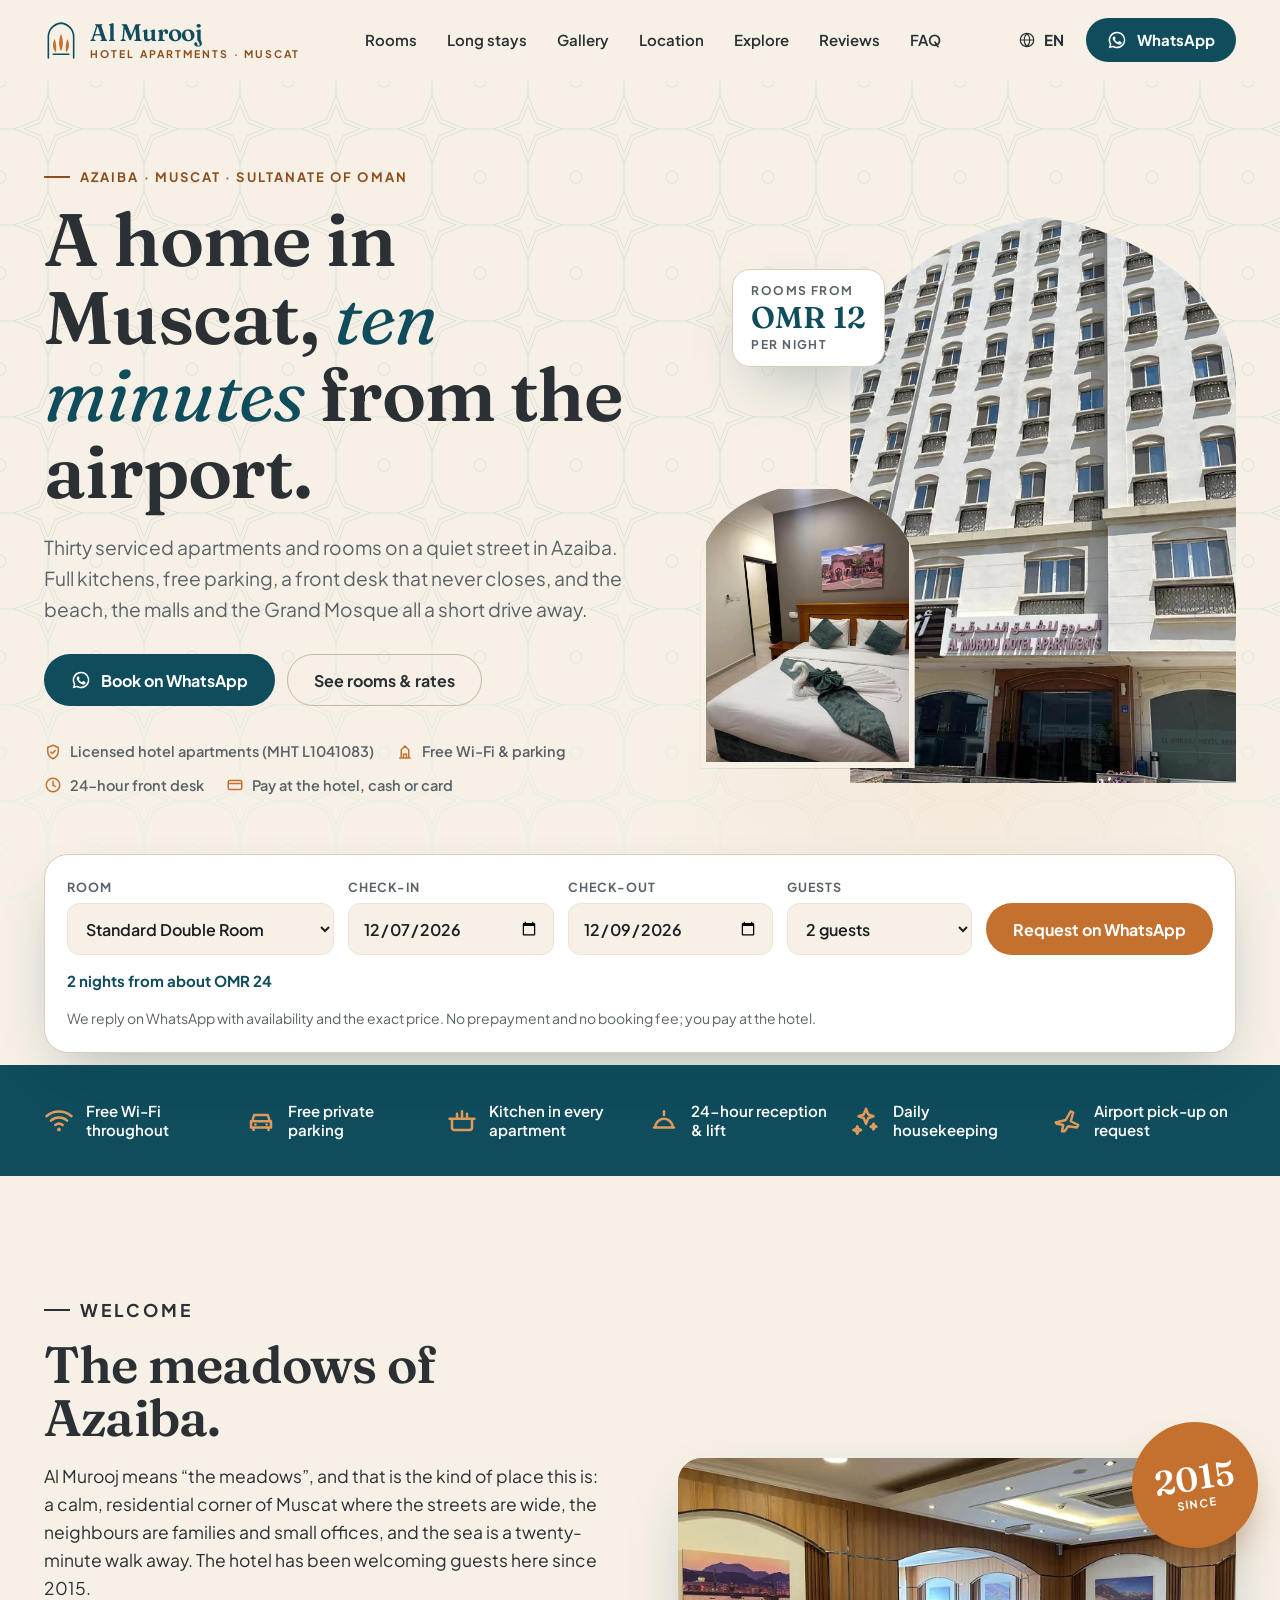
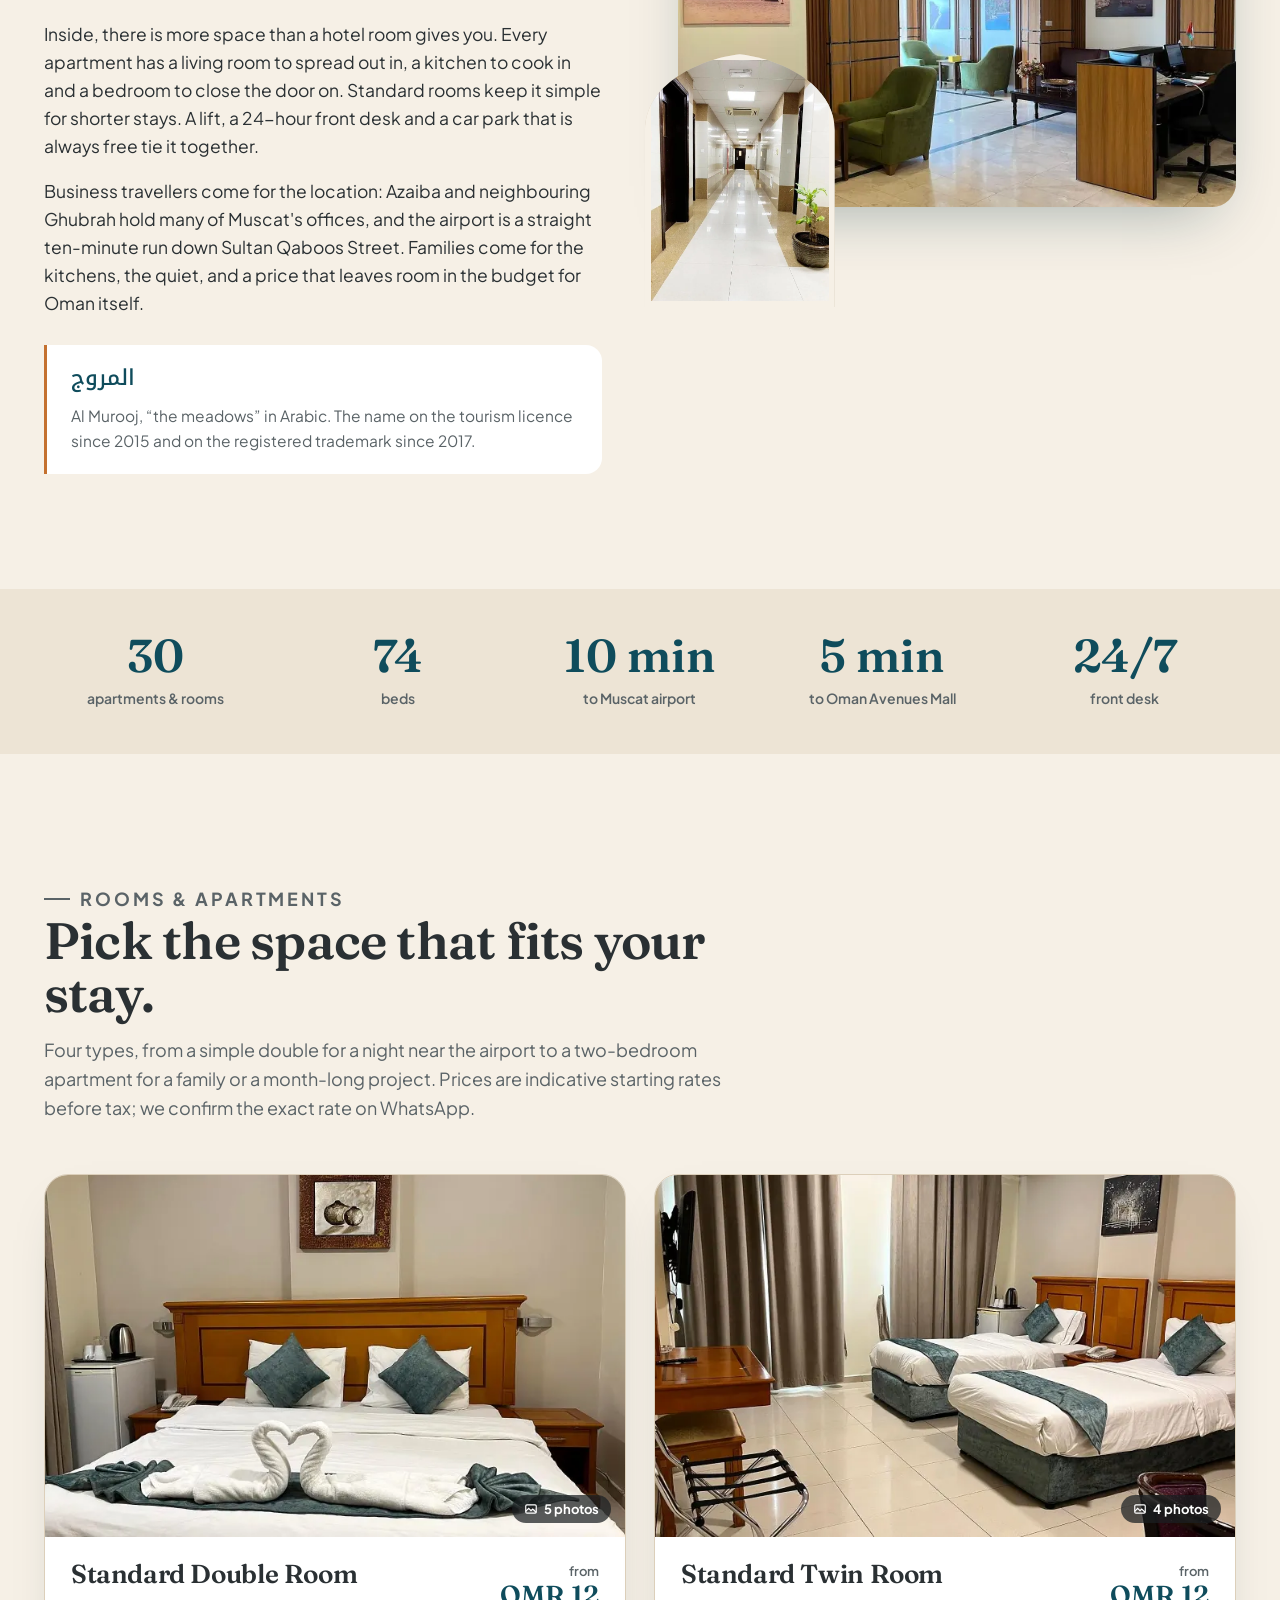
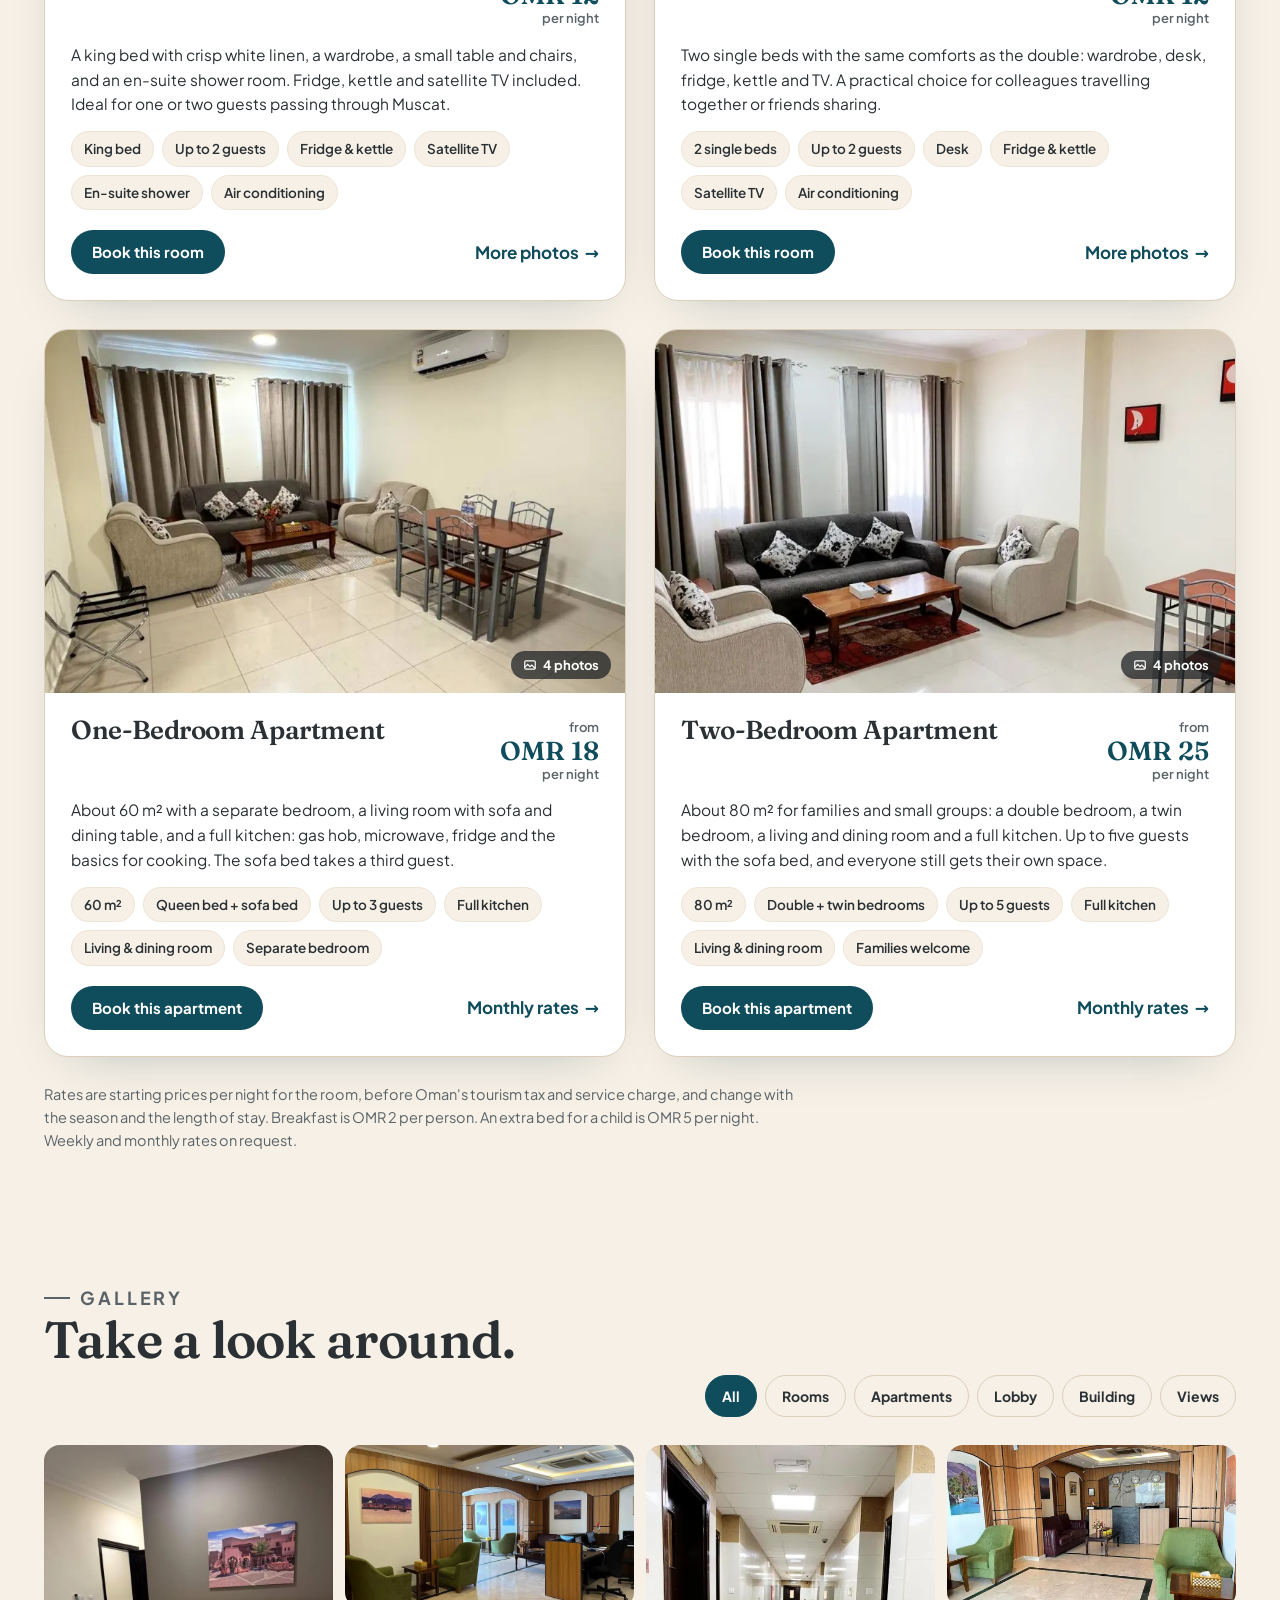
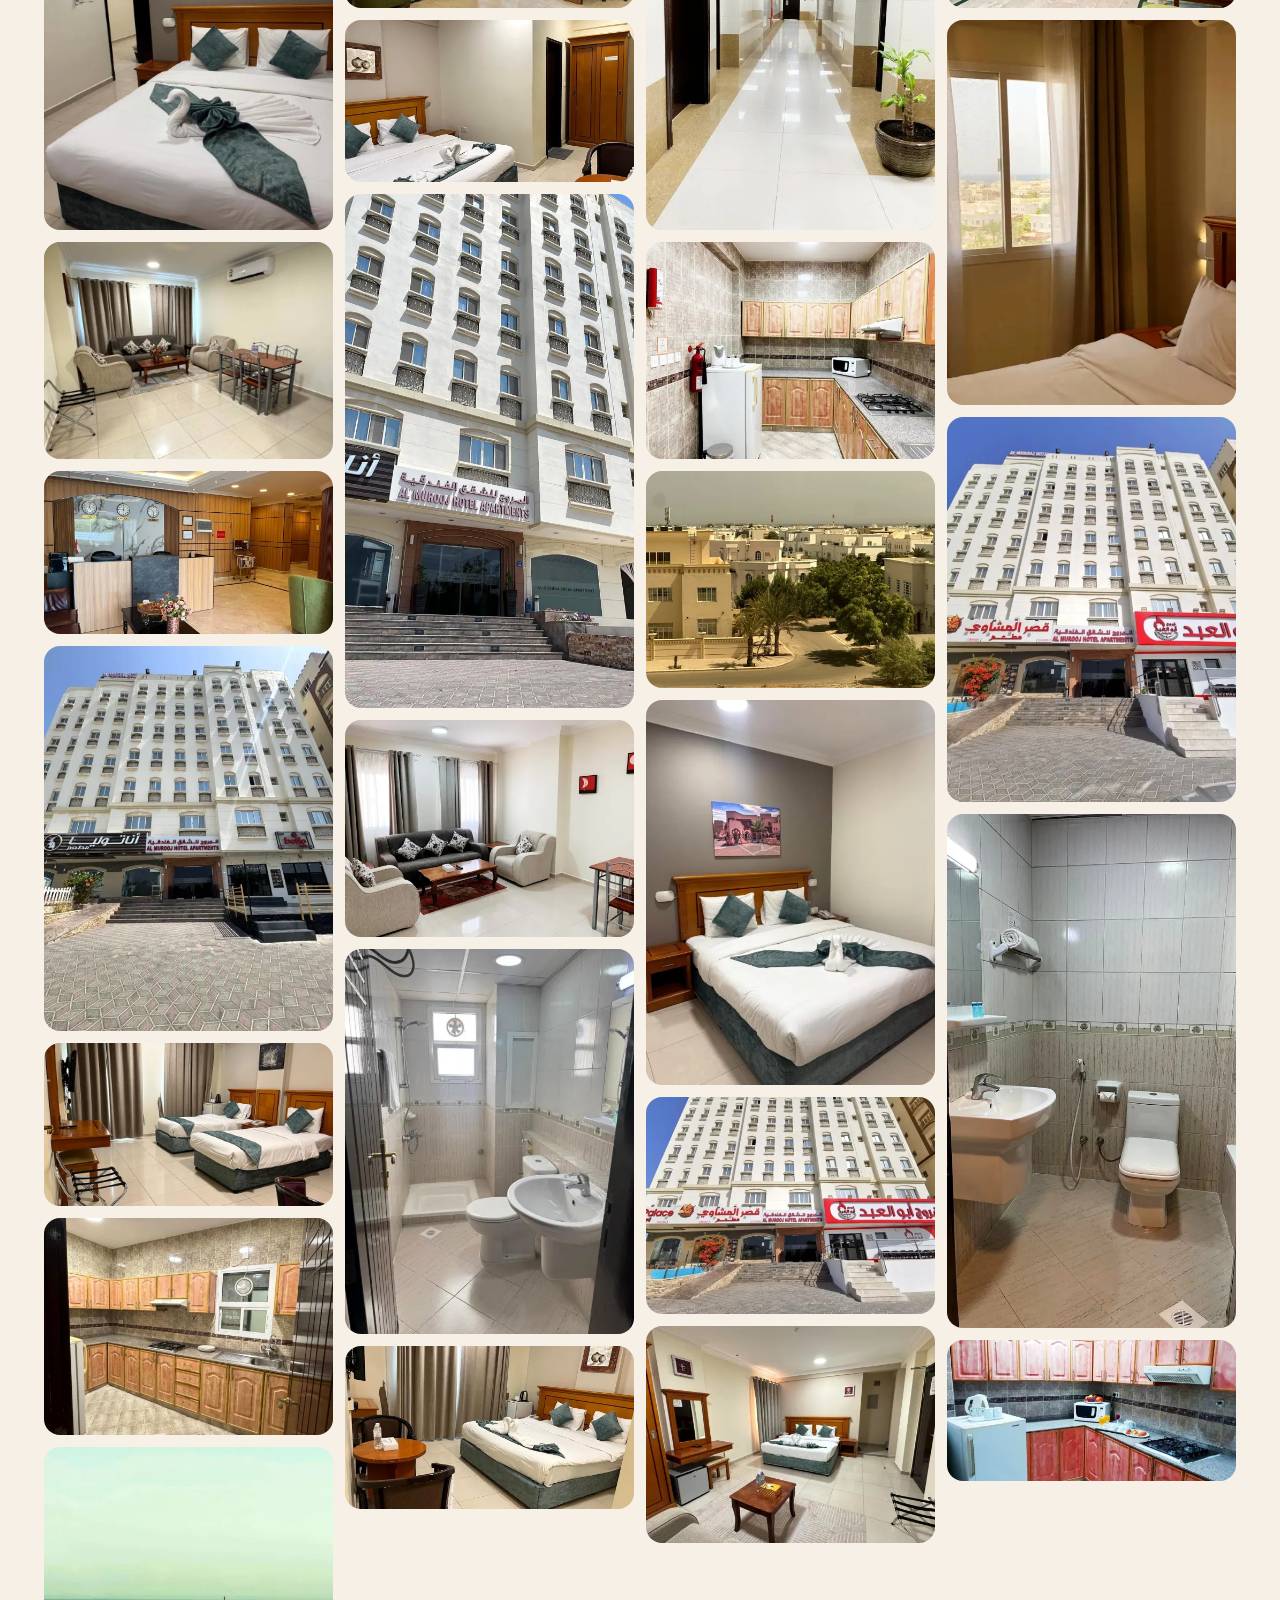
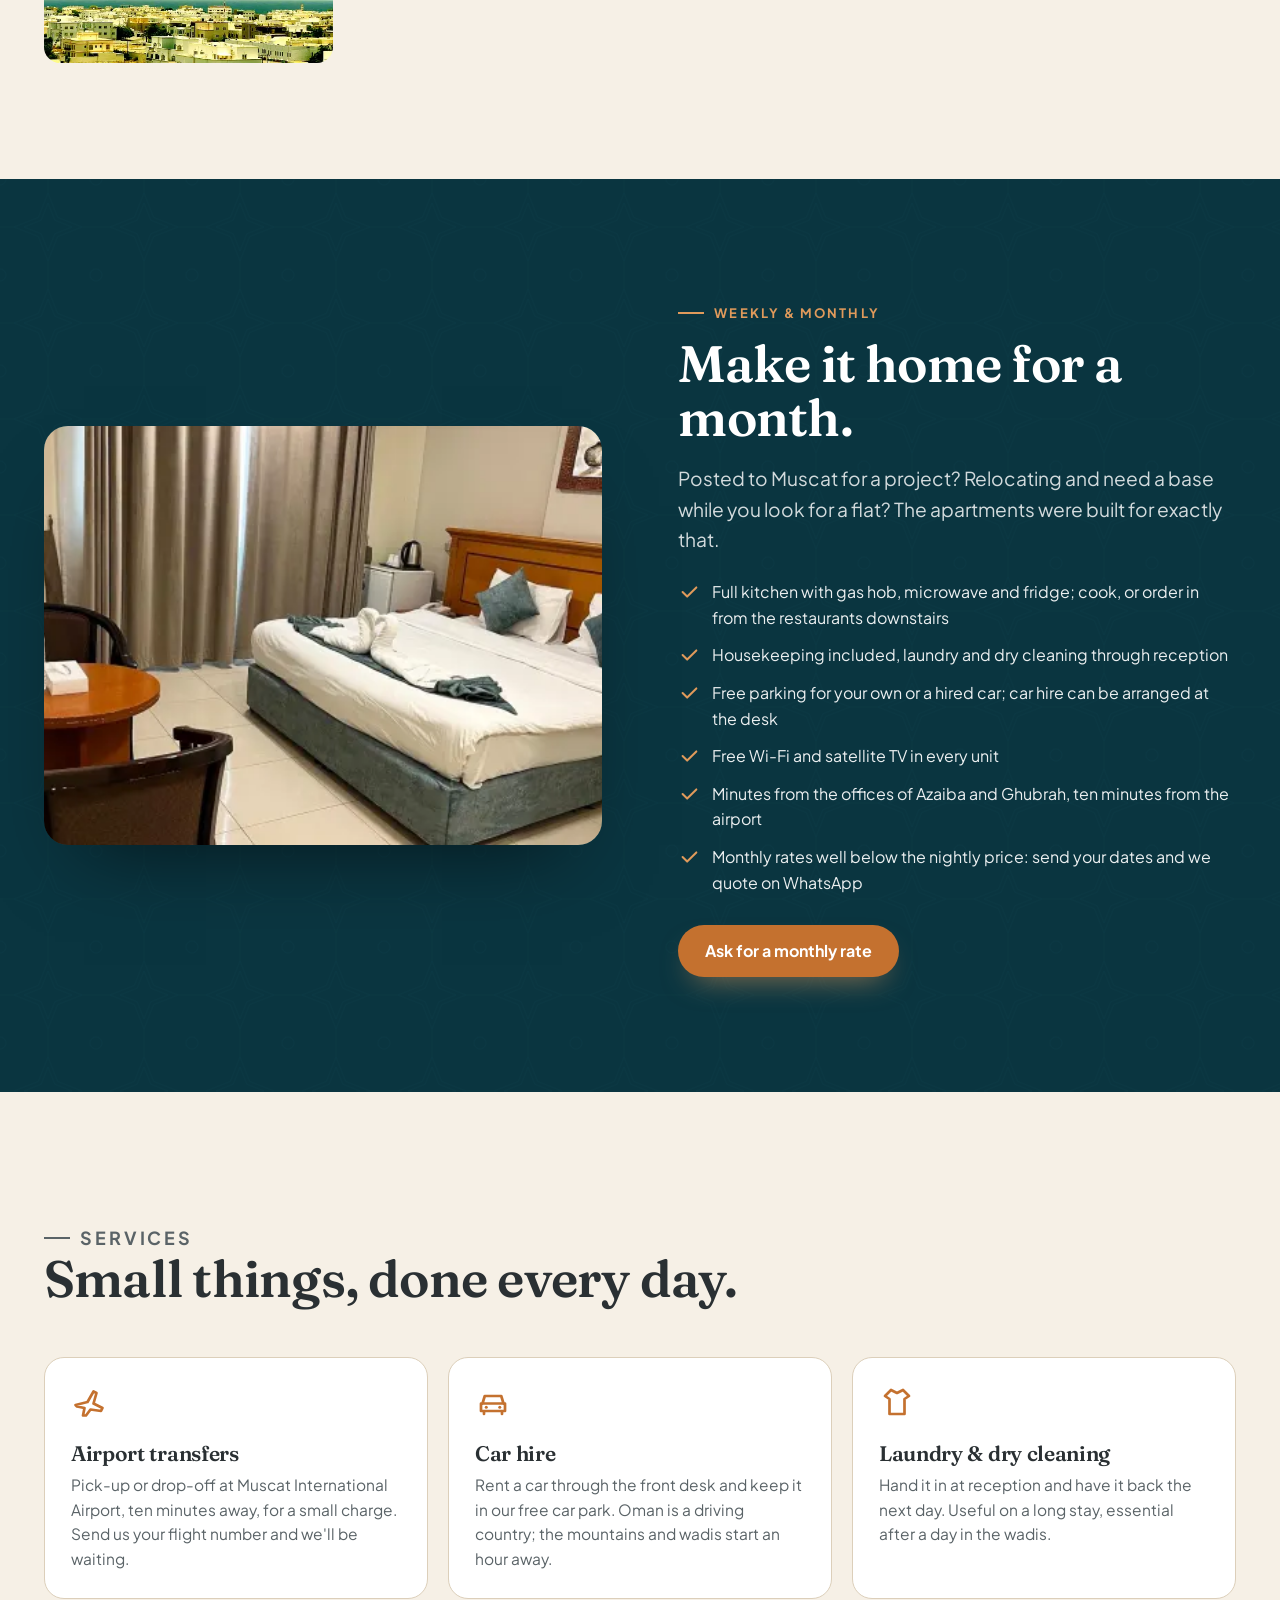
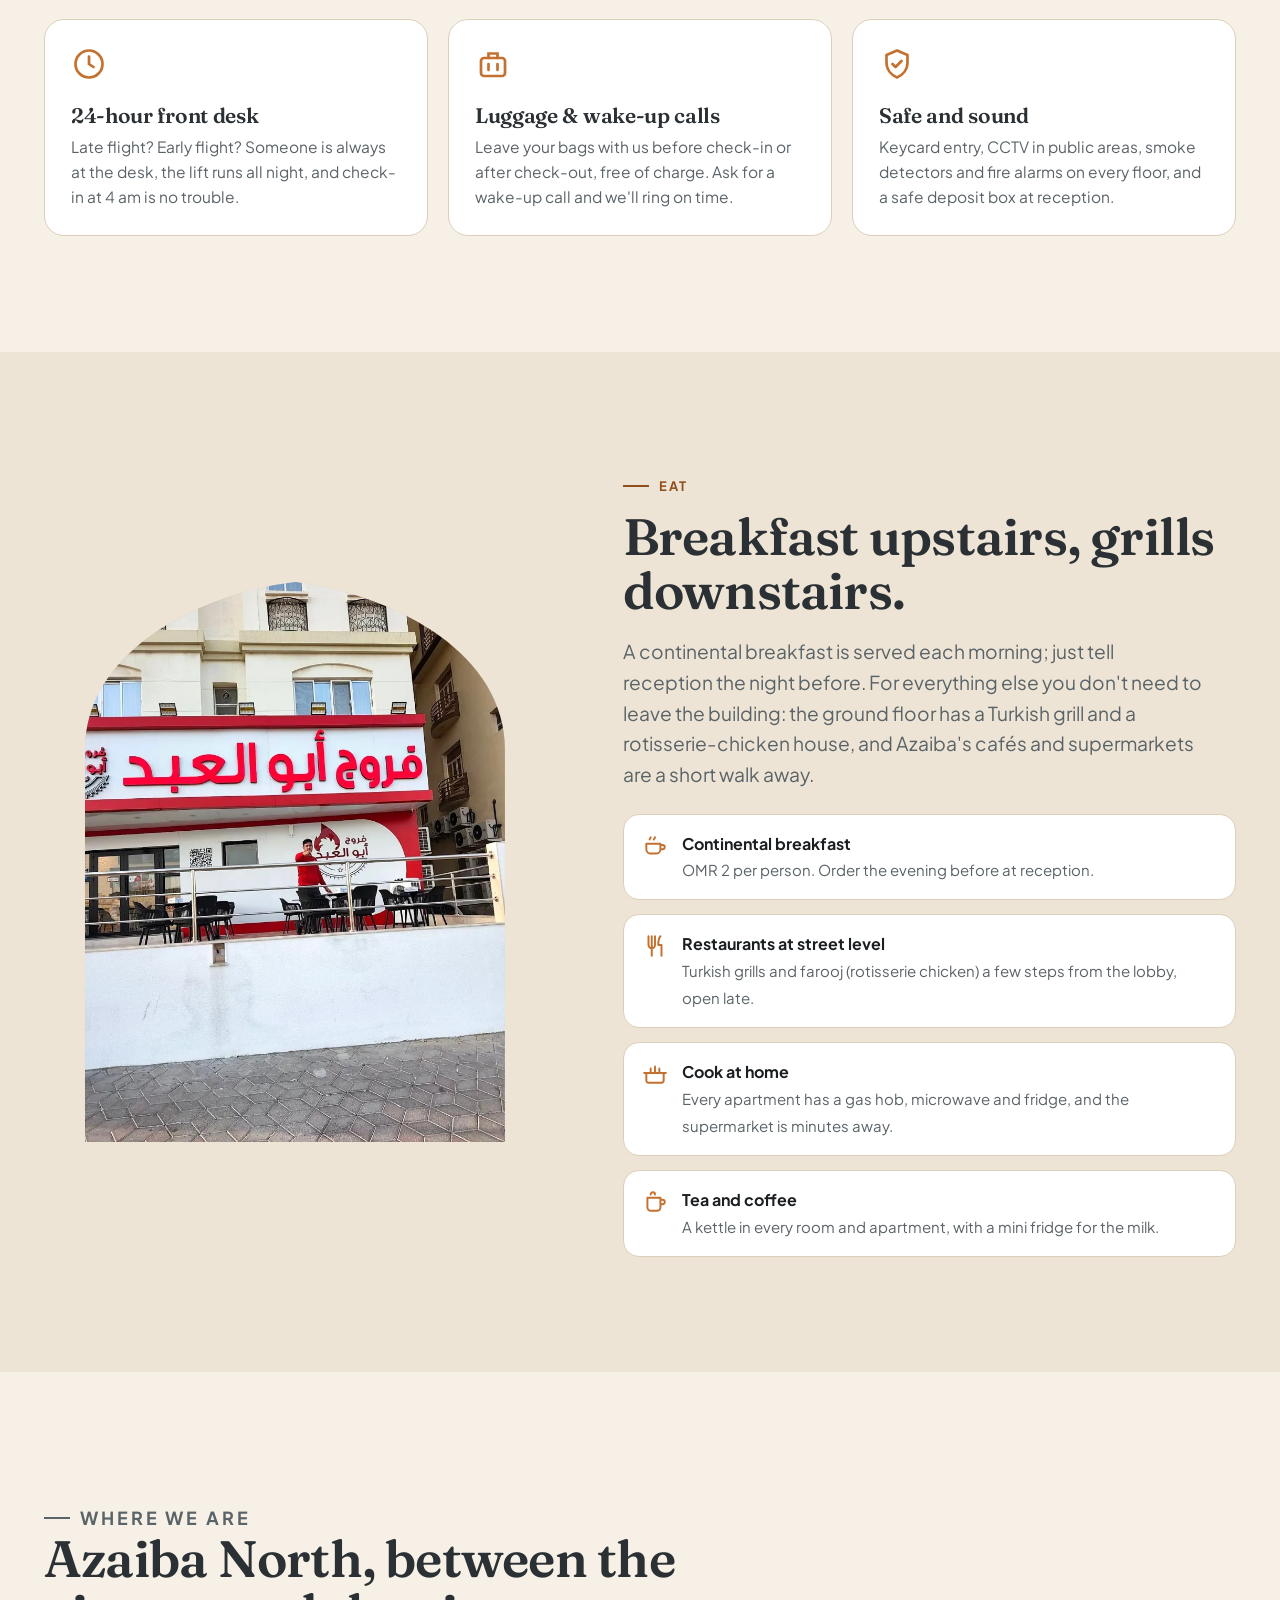
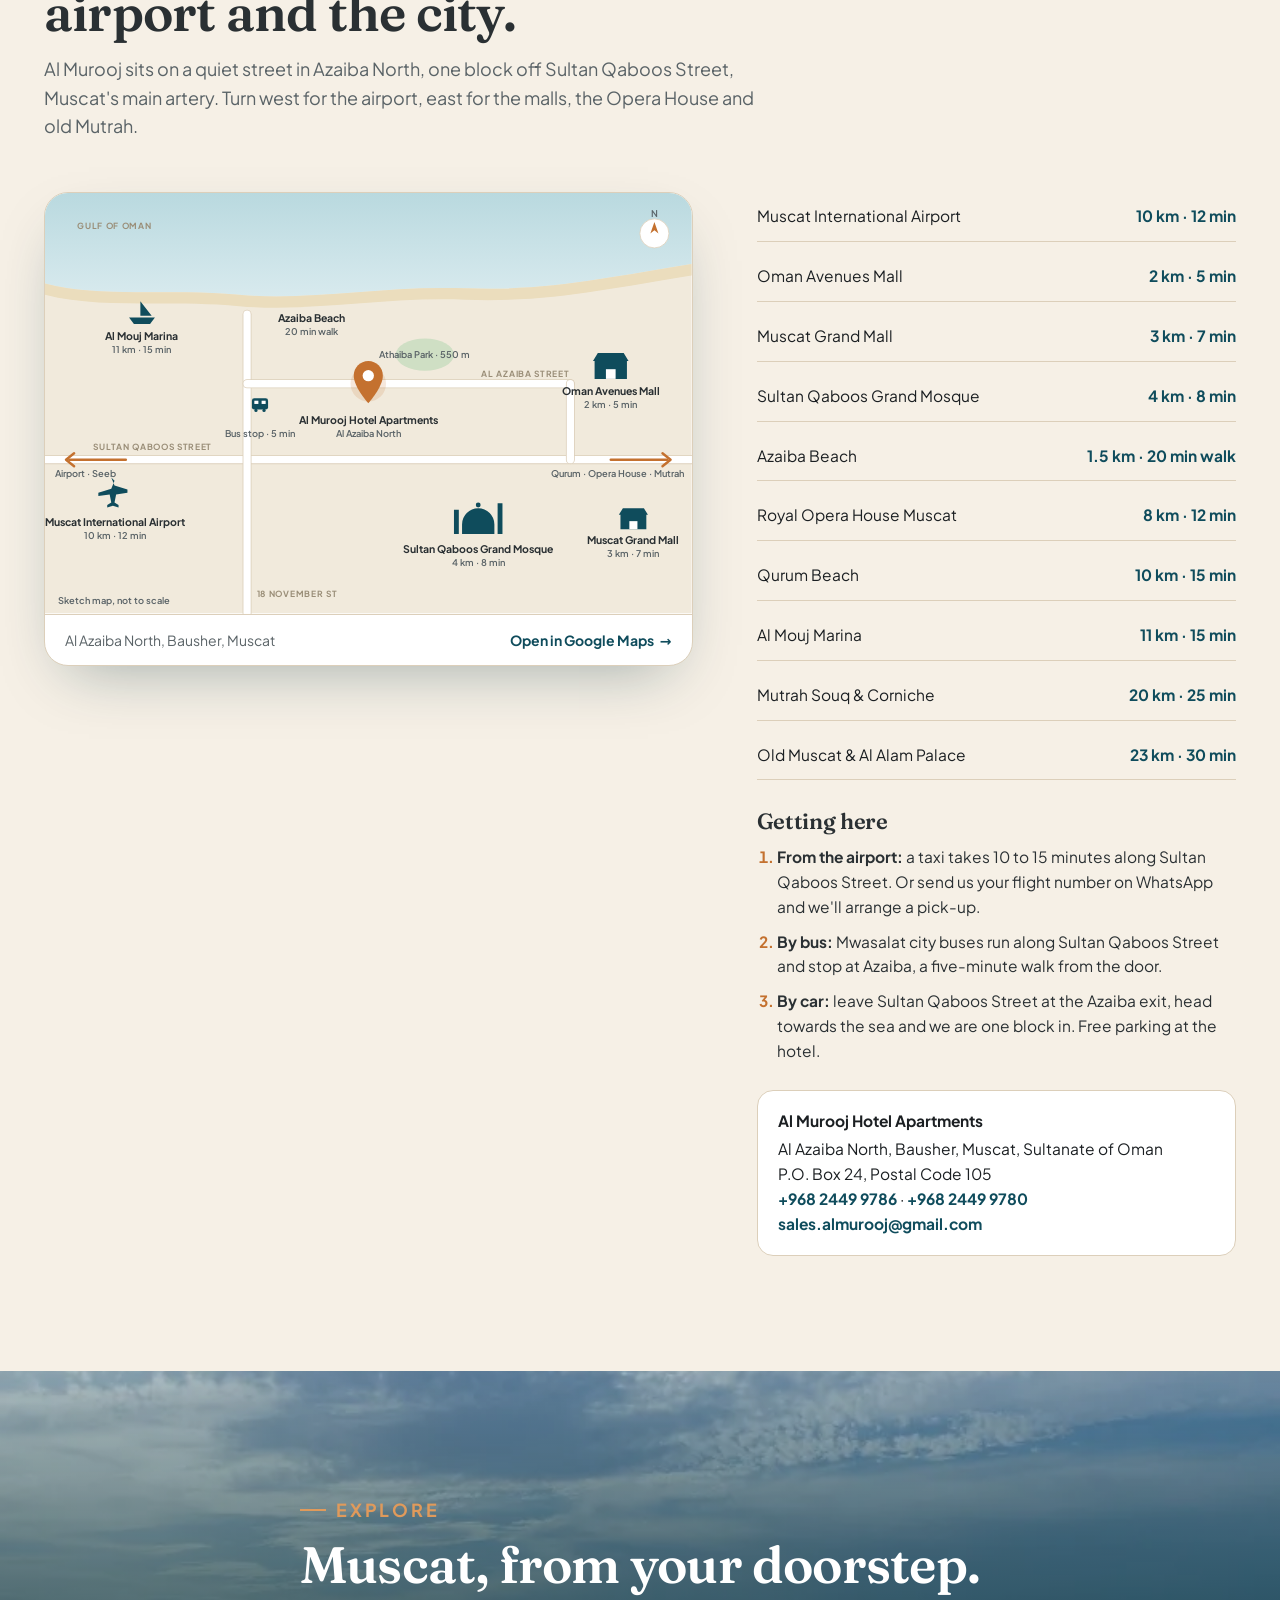
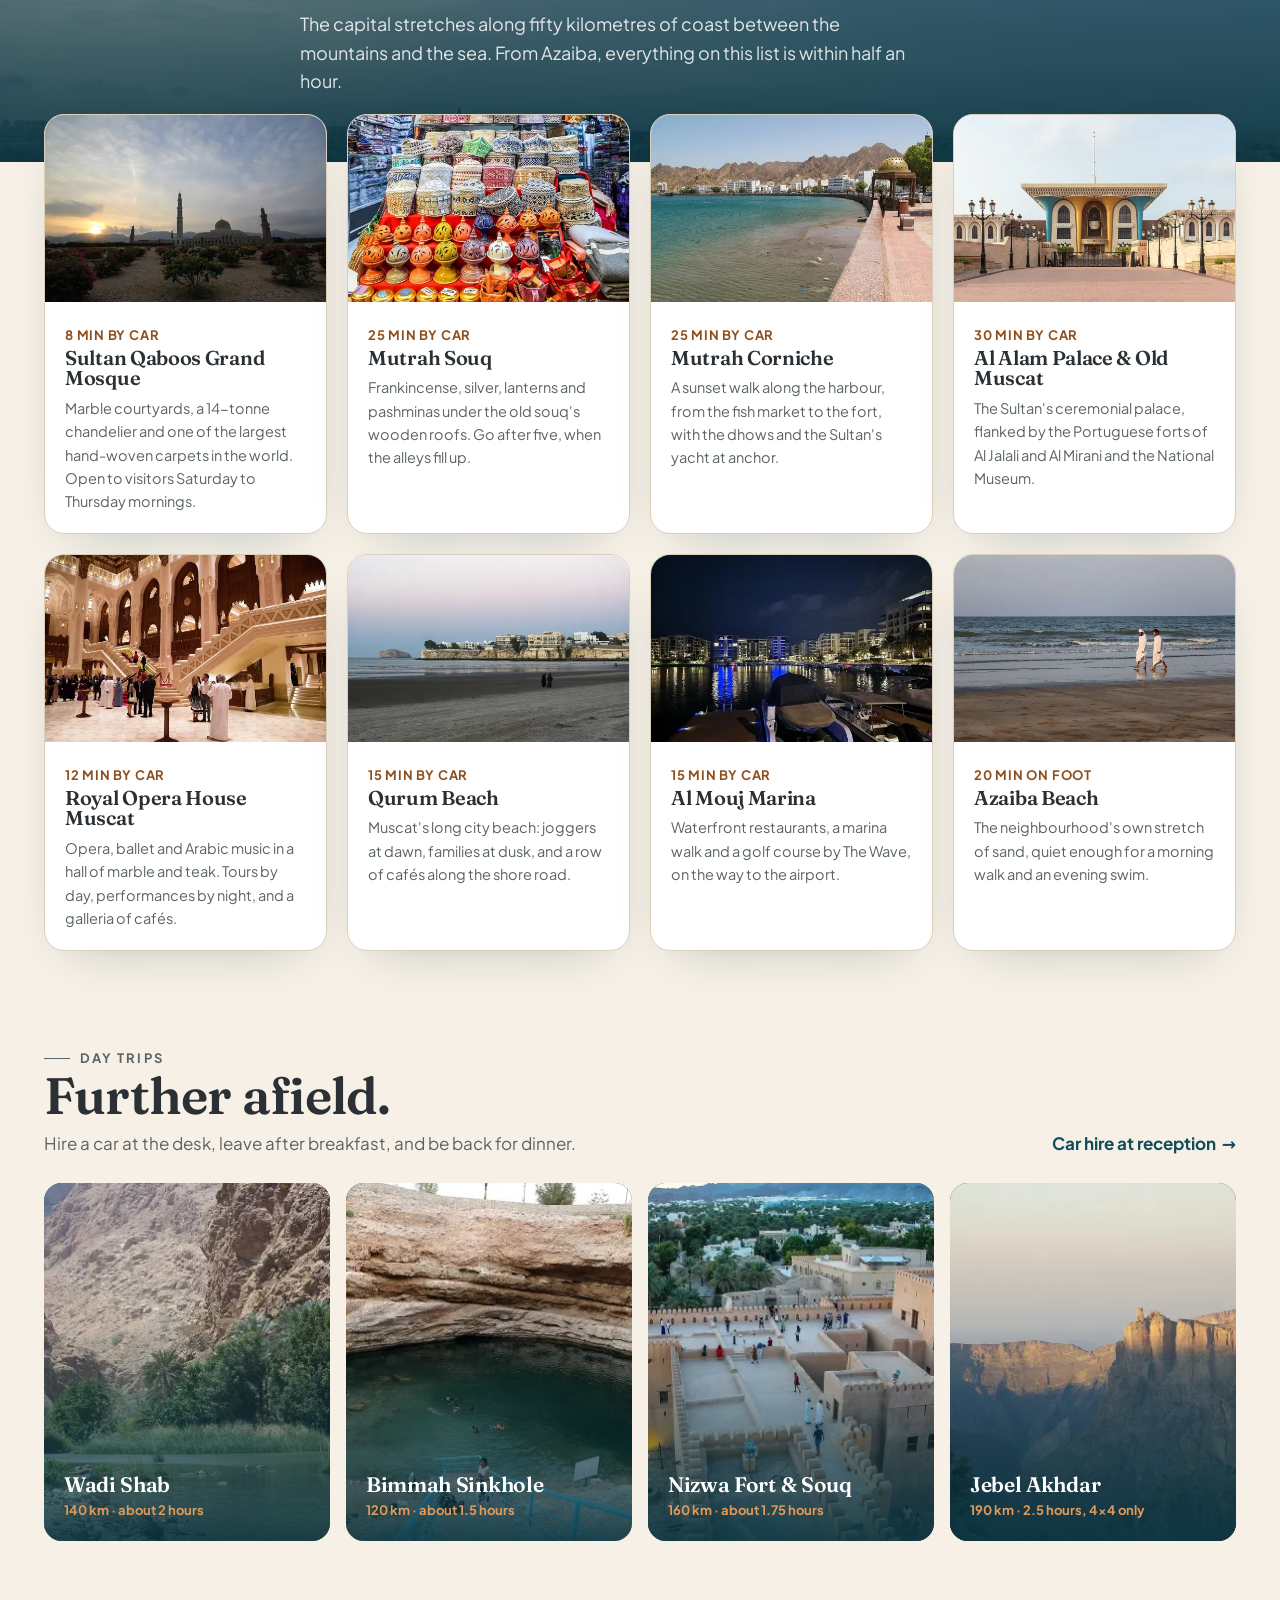
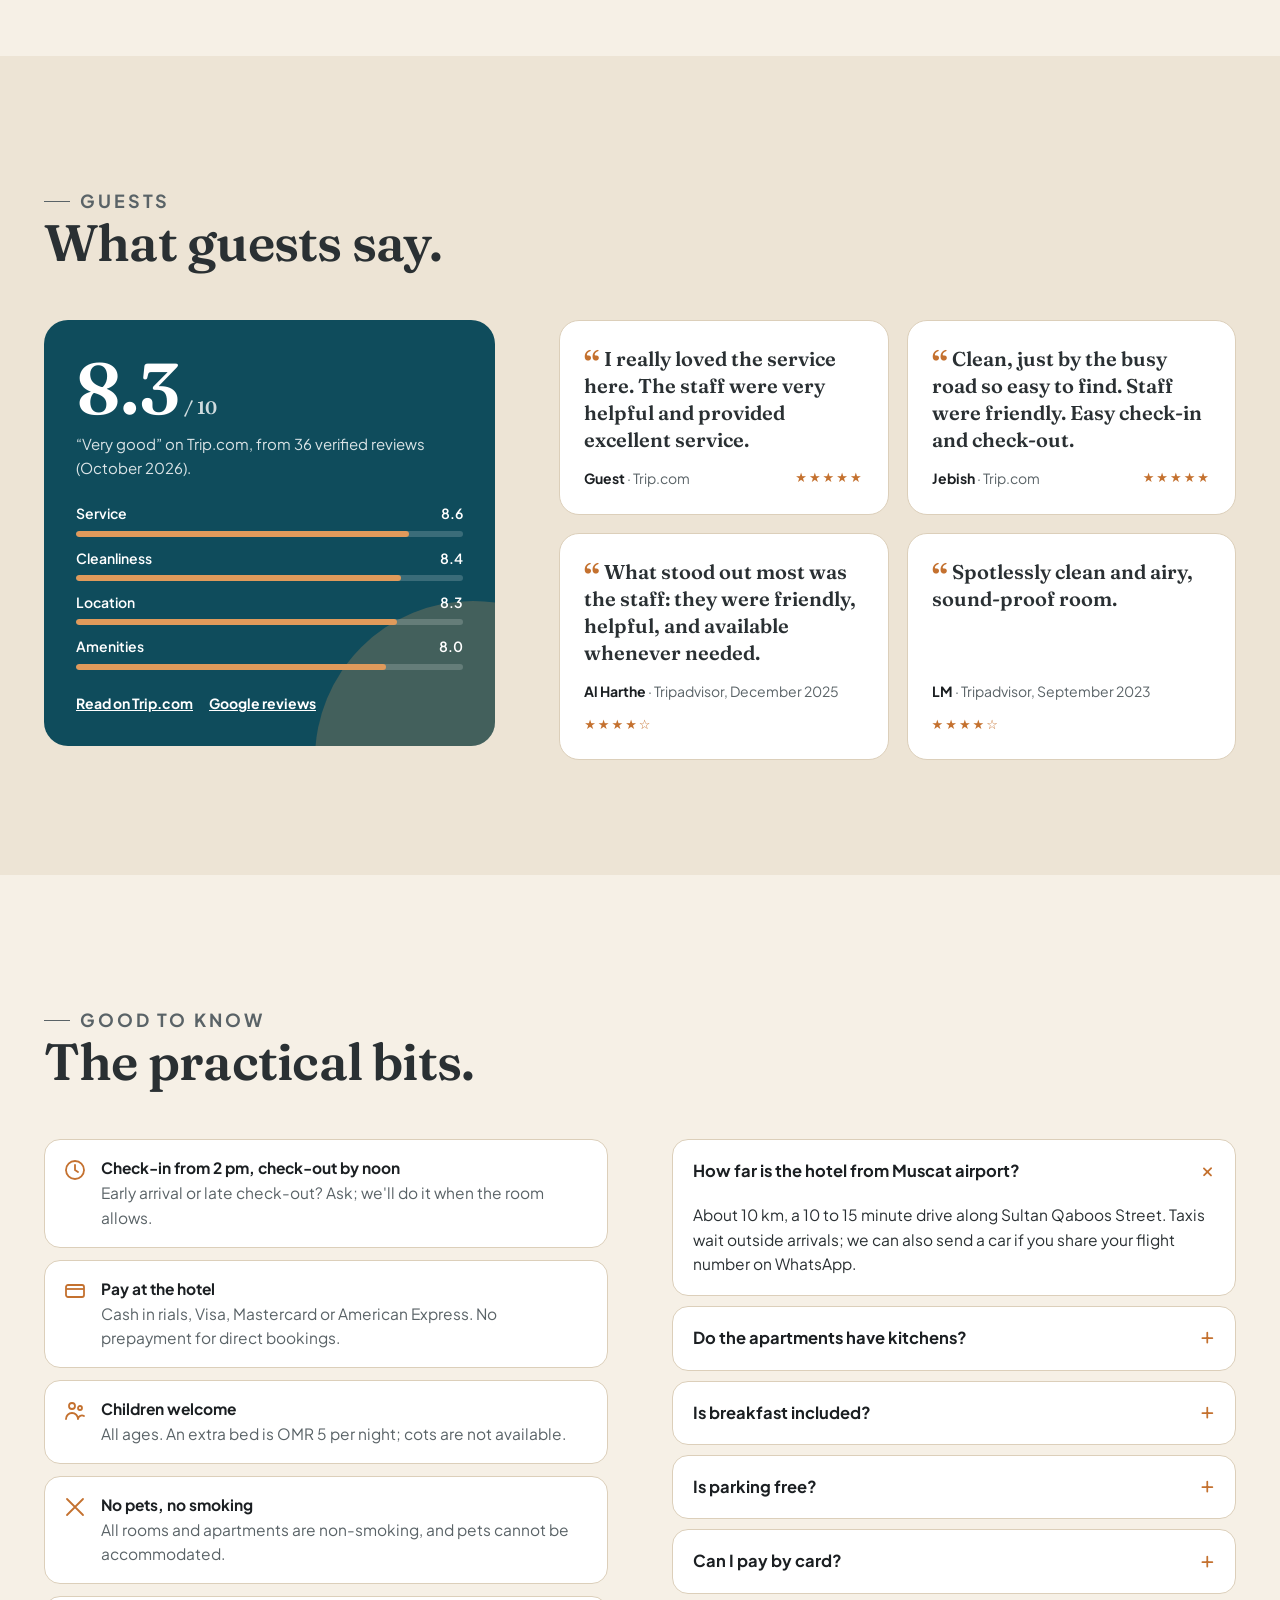
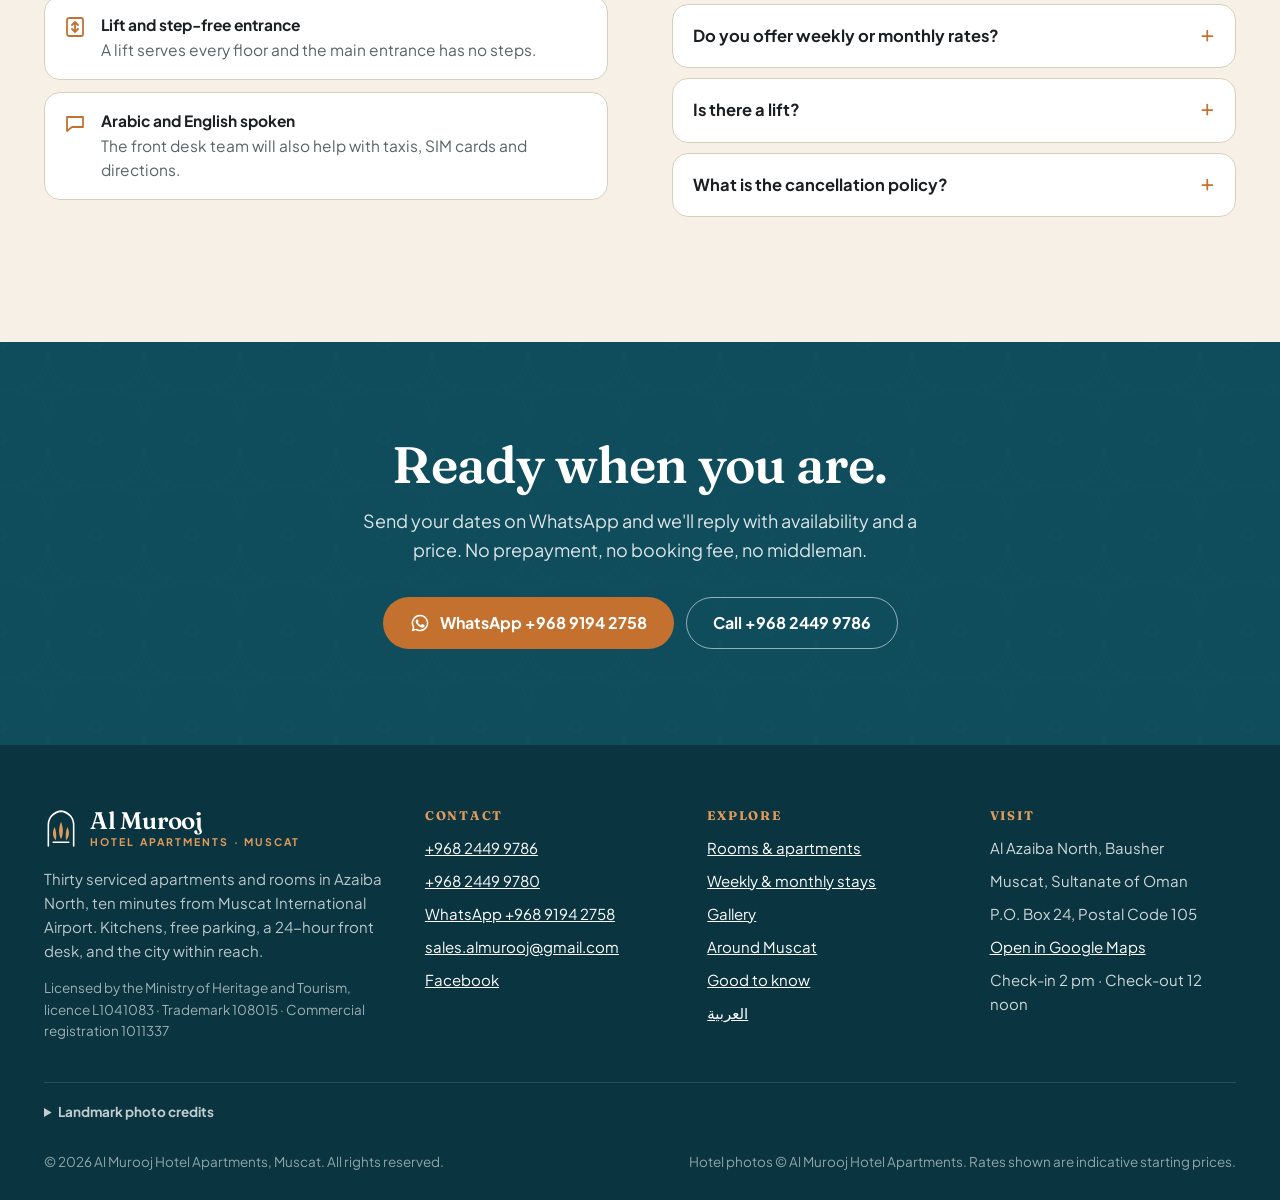
==== index.html @ 65709b68 "Al Murooj Hotel Apartments: English and Arabic site Static one-page site for the aparthotel in Azaib" ====
<!DOCTYPE html>
<html lang="en" dir="ltr">
<head>
<meta charset="utf-8">
<meta name="viewport" content="width=device-width, initial-scale=1">
<title>Al Murooj Hotel Apartments | Serviced apartments in Azaiba, Muscat</title>
<meta name="description" content="Al Murooj Hotel Apartments is a licensed aparthotel in Azaiba, Muscat: 30 serviced apartments and rooms with kitchens, free parking and Wi-Fi, a 24-hour front desk, 10 minutes from Muscat International Airport and 5 minutes from Oman Avenues Mall. Book direct on WhatsApp.">
<link rel="alternate" hreflang="en" href="https://jeeveshverma.github.io/al-murooj-hotel-apartments/">
<link rel="alternate" hreflang="ar" href="https://jeeveshverma.github.io/al-murooj-hotel-apartments/ar/">
<link rel="alternate" hreflang="x-default" href="https://jeeveshverma.github.io/al-murooj-hotel-apartments/">
<link rel="canonical" href="https://jeeveshverma.github.io/al-murooj-hotel-apartments/">
<meta name="theme-color" content="#0F4C5C">
<link rel="icon" href="favicon.ico" sizes="32x32">
<link rel="icon" href="assets/img/favicon.svg" type="image/svg+xml">
<link rel="apple-touch-icon" href="assets/img/apple-touch-icon.png">
<meta property="og:type" content="website">
<meta property="og:title" content="Al Murooj Hotel Apartments, Muscat">
<meta property="og:description" content="Serviced apartments and rooms in Azaiba, 10 minutes from Muscat airport. Kitchens, free parking, 24-hour front desk. Book direct on WhatsApp.">
<meta property="og:image" content="https://jeeveshverma.github.io/al-murooj-hotel-apartments/assets/img/og-image.jpg">
<meta property="og:url" content="https://jeeveshverma.github.io/al-murooj-hotel-apartments/">
<meta property="og:locale" content="en_GB">
<meta name="twitter:card" content="summary_large_image">
<link rel="preload" href="assets/fonts/plus-jakarta-sans-latin-400-normal.woff2" as="font" type="font/woff2" crossorigin>
<link rel="preload" href="assets/fonts/fraunces-latin-600-normal.woff2" as="font" type="font/woff2" crossorigin>
<link rel="stylesheet" href="assets/css/fonts.css">
<link rel="stylesheet" href="assets/css/style.css">
<script type="application/ld+json">
{
  "@context": "https://schema.org",
  "@type": "Hotel",
  "name": "Al Murooj Hotel Apartments",
  "alternateName": "المروج للشقق الفندقية",
  "description": "Al Murooj Hotel Apartments is a licensed aparthotel in Azaiba, Muscat: 30 serviced apartments and rooms with kitchens, free parking and Wi-Fi, a 24-hour front desk, 10 minutes from Muscat International Airport and 5 minutes from Oman Avenues Mall. Book direct on WhatsApp.",
  "url": "https://jeeveshverma.github.io/al-murooj-hotel-apartments/",
  "telephone": "+96824499786",
  "email": "sales.almurooj@gmail.com",
  "sameAs": [
    "https://www.facebook.com/p/Al-Murooj-HOTEL-Apartments-24499786780-100069393183257/"
  ],
  "image": "https://jeeveshverma.github.io/al-murooj-hotel-apartments/assets/img/og-image.jpg",
  "starRating": {
    "@type": "Rating",
    "ratingValue": "3"
  },
  "priceRange": "OMR 12–30",
  "checkinTime": "14:00",
  "checkoutTime": "12:00",
  "petsAllowed": false,
  "numberOfRooms": 30,
  "availableLanguage": [
    "English",
    "Arabic"
  ],
  "address": {
    "@type": "PostalAddress",
    "streetAddress": "Al Azaiba North, Bausher",
    "addressLocality": "Muscat",
    "postalCode": "105",
    "postOfficeBoxNumber": "24",
    "addressCountry": "OM"
  },
  "geo": {
    "@type": "GeoCoordinates",
    "latitude": 23.59284,
    "longitude": 58.373959
  },
  "amenityFeature": [
    {
      "@type": "LocationFeatureSpecification",
      "name": "Free Wi-Fi",
      "value": true
    },
    {
      "@type": "LocationFeatureSpecification",
      "name": "Free parking",
      "value": true
    },
    {
      "@type": "LocationFeatureSpecification",
      "name": "Kitchen in apartments",
      "value": true
    },
    {
      "@type": "LocationFeatureSpecification",
      "name": "24-hour front desk",
      "value": true
    },
    {
      "@type": "LocationFeatureSpecification",
      "name": "Lift",
      "value": true
    },
    {
      "@type": "LocationFeatureSpecification",
      "name": "Air conditioning",
      "value": true
    },
    {
      "@type": "LocationFeatureSpecification",
      "name": "Airport shuttle (surcharge)",
      "value": true
    },
    {
      "@type": "LocationFeatureSpecification",
      "name": "Laundry service",
      "value": true
    }
  ],
  "hasMap": "https://www.google.com/maps/search/?api=1&query=Al+Murooj+Hotel+Apartments+Azaiba+Muscat&query_place_id=ChIJU9MBYeH_kT4RIyEcpoCbiDM",
  "containsPlace": [
    {
      "@type": "HotelRoom",
      "name": "Standard Double Room",
      "description": "A king bed with crisp white linen, a wardrobe, a small table and chairs, and an en-suite shower room. Fridge, kettle and satellite TV included. Ideal for one or two guests passing through Muscat.",
      "occupancy": {
        "@type": "QuantitativeValue",
        "maxValue": 2
      },
      "bed": {
        "@type": "BedDetails",
        "typeOfBed": "King"
      },
      "offers": {
        "@type": "Offer",
        "price": "12",
        "priceCurrency": "OMR",
        "availability": "https://schema.org/InStock"
      }
    },
    {
      "@type": "HotelRoom",
      "name": "Standard Twin Room",
      "description": "Two single beds with the same comforts as the double: wardrobe, desk, fridge, kettle and TV. A practical choice for colleagues travelling together or friends sharing.",
      "occupancy": {
        "@type": "QuantitativeValue",
        "maxValue": 2
      },
      "bed": {
        "@type": "BedDetails",
        "typeOfBed": "2 single beds"
      },
      "offers": {
        "@type": "Offer",
        "price": "12",
        "priceCurrency": "OMR",
        "availability": "https://schema.org/InStock"
      }
    },
    {
      "@type": "HotelRoom",
      "name": "One-Bedroom Apartment",
      "description": "About 60 m² with a separate bedroom, a living room with sofa and dining table, and a full kitchen: gas hob, microwave, fridge and the basics for cooking. The sofa bed takes a third guest.",
      "floorSize": {
        "@type": "QuantitativeValue",
        "value": 60,
        "unitCode": "MTK"
      },
      "occupancy": {
        "@type": "QuantitativeValue",
        "maxValue": 3
      },
      "bed": {
        "@type": "BedDetails",
        "typeOfBed": "Queen + sofa bed"
      },
      "offers": {
        "@type": "Offer",
        "price": "18",
        "priceCurrency": "OMR",
        "availability": "https://schema.org/InStock"
      }
    },
    {
      "@type": "HotelRoom",
      "name": "Two-Bedroom Apartment",
      "description": "About 80 m² for families and small groups: a double bedroom, a twin bedroom, a living and dining room and a full kitchen. Up to five guests with the sofa bed, and everyone still gets their own space.",
      "floorSize": {
        "@type": "QuantitativeValue",
        "value": 80,
        "unitCode": "MTK"
      },
      "occupancy": {
        "@type": "QuantitativeValue",
        "maxValue": 5
      },
      "bed": {
        "@type": "BedDetails",
        "typeOfBed": "Double + 2 singles + sofa bed"
      },
      "offers": {
        "@type": "Offer",
        "price": "25",
        "priceCurrency": "OMR",
        "availability": "https://schema.org/InStock"
      }
    }
  ]
}
</script>
</head>
<body>
<a class="skip" href="#main">Skip to content</a>
<svg class="defs" aria-hidden="true" focusable="false"><defs><clipPath id="arch" clipPathUnits="objectBoundingBox"><path d="M0 1V.3C0 .12.28.02.5 0 .72.02 1 .12 1 .3V1Z"/></clipPath></defs></svg>

<header class="header">
  <div class="container header-in">
    <a class="brand" href="#top" aria-label="Al Murooj Hotel Apartments, home">
      <svg viewBox="0 0 64 72" aria-hidden="true"><path d="M8 70V30C8 16 18 6 32 4C46 6 56 16 56 30V70" fill="none" stroke="currentColor" stroke-width="3" stroke-linecap="round"/><path fill="#C4712F" d="M32 57c-5.2-10-4.4-22 0-33 4.4 11 5.2 23 0 33zM22.5 59c-6.5-6-7.5-16-2.5-25 3.2 8.5 3.6 16.5 2.5 25zM41.5 59c6.5-6 7.5-16 2.5-25-3.2 8.5-3.6 16.5-2.5 25z"/><path d="M17 63h30" fill="none" stroke="currentColor" stroke-width="2.4" stroke-linecap="round"/></svg>
      <span class="brand-text"><span class="brand-name">Al Murooj</span><span class="brand-sub">Hotel Apartments · Muscat</span></span>
    </a>
    <nav class="nav" id="nav" aria-label="Main">
      <ul>
        <li><a href="#rooms">Rooms</a></li>
        <li><a href="#apartments">Long stays</a></li>
        <li><a href="#gallery">Gallery</a></li>
        <li><a href="#location">Location</a></li>
        <li><a href="#explore">Explore</a></li>
        <li><a href="#reviews">Reviews</a></li>
        <li><a href="#faq">FAQ</a></li>
      </ul>
    </nav>
    <div class="header-actions">
      <!--langs--><details class="langs" translate="no"><summary aria-label="Language: English"><svg viewBox="0 0 24 24" aria-hidden="true"><path fill="none" stroke="currentColor" stroke-width="1.6" d="M12 3a9 9 0 1 0 0 18 9 9 0 0 0 0-18zm-9 9h18M12 3c2.5 2.6 3.8 5.6 3.8 9s-1.3 6.4-3.8 9c-2.5-2.6-3.8-5.6-3.8-9S9.5 5.6 12 3z"/></svg>EN</summary><ul><li><a href="./" hreflang="en" lang="en" aria-current="true">English</a></li><li><a href="ar/" hreflang="ar" lang="ar">العربية</a></li></ul></details><!--/langs-->
      <a class="btn btn-primary btn-sm" data-wa href="https://wa.me/96891942758"><svg viewBox="0 0 24 24" aria-hidden="true"><path fill="currentColor" d="M12 2a10 10 0 0 0-8.6 15.1L2 22l5-1.3A10 10 0 1 0 12 2zm0 18.2a8.2 8.2 0 0 1-4.2-1.2l-.3-.2-3 .8.8-2.9-.2-.3A8.2 8.2 0 1 1 12 20.2zm4.5-6.1c-.2-.1-1.5-.7-1.7-.8s-.4-.1-.6.1-.6.8-.8 1c-.1.2-.3.2-.5.1a6.7 6.7 0 0 1-3.3-2.9c-.3-.4.2-.4.7-1.3.1-.2 0-.3 0-.4l-.8-1.8c-.2-.5-.4-.4-.6-.4h-.5a1 1 0 0 0-.7.3 3 3 0 0 0-.9 2.2 5.2 5.2 0 0 0 1.1 2.7 11.8 11.8 0 0 0 4.5 4c1.7.7 2.3.8 3.2.6a2.7 2.7 0 0 0 1.8-1.3 2.2 2.2 0 0 0 .1-1.2c0-.1-.2-.2-.5-.3z"/></svg>WhatsApp</a>
      <button class="menu-btn" type="button" aria-expanded="false" aria-controls="nav" aria-label="Open menu" data-t-open="Open menu" data-t-close="Close menu"><span></span><span></span><span></span></button>
    </div>
  </div>
</header>

<main id="main">
<section class="hero" id="top">
  <div class="container hero-grid">
    <div class="hero-copy">
      <p class="eyebrow">Azaiba · Muscat · Sultanate of Oman</p>
      <h1>A home in Muscat, <em class="accent">ten minutes</em> from the airport.</h1>
      <p class="lead">Thirty serviced apartments and rooms on a quiet street in Azaiba. Full kitchens, free parking, a front desk that never closes, and the beach, the malls and the Grand Mosque all a short drive away.</p>
      <div class="hero-actions">
        <a class="btn btn-primary" data-wa href="https://wa.me/96891942758"><svg viewBox="0 0 24 24" aria-hidden="true"><path fill="currentColor" d="M12 2a10 10 0 0 0-8.6 15.1L2 22l5-1.3A10 10 0 1 0 12 2zm0 18.2a8.2 8.2 0 0 1-4.2-1.2l-.3-.2-3 .8.8-2.9-.2-.3A8.2 8.2 0 1 1 12 20.2zm4.5-6.1c-.2-.1-1.5-.7-1.7-.8s-.4-.1-.6.1-.6.8-.8 1c-.1.2-.3.2-.5.1a6.7 6.7 0 0 1-3.3-2.9c-.3-.4.2-.4.7-1.3.1-.2 0-.3 0-.4l-.8-1.8c-.2-.5-.4-.4-.6-.4h-.5a1 1 0 0 0-.7.3 3 3 0 0 0-.9 2.2 5.2 5.2 0 0 0 1.1 2.7 11.8 11.8 0 0 0 4.5 4c1.7.7 2.3.8 3.2.6a2.7 2.7 0 0 0 1.8-1.3 2.2 2.2 0 0 0 .1-1.2c0-.1-.2-.2-.5-.3z"/></svg>Book on WhatsApp</a>
        <a class="btn btn-ghost" href="#rooms">See rooms &amp; rates</a>
      </div>
      <ul class="trust">
        <li><svg viewBox="0 0 24 24" aria-hidden="true"><path fill="none" stroke="currentColor" stroke-width="2" stroke-linecap="round" stroke-linejoin="round" d="M12 3l7 3v5c0 5-3.5 8.5-7 10-3.5-1.5-7-5-7-10V6l7-3zM9 12l2 2 4-4"/></svg>Licensed hotel apartments (MHT L1041083)</li>
        <li><svg viewBox="0 0 24 24" aria-hidden="true"><path fill="none" stroke="currentColor" stroke-width="2" stroke-linecap="round" d="M5 20h14M7 20V9l5-5 5 5v11M10 20v-5h4v5"/></svg>Free Wi-Fi &amp; parking</li>
        <li><svg viewBox="0 0 24 24" aria-hidden="true"><circle cx="12" cy="12" r="9" fill="none" stroke="currentColor" stroke-width="2"/><path fill="none" stroke="currentColor" stroke-width="2" stroke-linecap="round" d="M12 7v5l3 2"/></svg>24-hour front desk</li>
        <li><svg viewBox="0 0 24 24" aria-hidden="true"><rect x="3" y="6" width="18" height="12" rx="2" fill="none" stroke="currentColor" stroke-width="2"/><path stroke="currentColor" stroke-width="2" d="M3 10h18"/></svg>Pay at the hotel, cash or card</li>
      </ul>
    </div>
    <div class="hero-art reveal in">
      <figure class="hero-arch arch"><img srcset="assets/img/photos/exterior-facade-540.webp 540w, assets/img/photos/exterior-facade-800.webp 800w, assets/img/photos/exterior-facade-1080.webp 900w" sizes="(max-width:860px) 100vw, 40vw" src="assets/img/photos/exterior-facade.jpg" alt="The white facade of Al Murooj Hotel Apartments with its arched windows against a blue Muscat sky" width="900" height="1600" fetchpriority="high"></figure>
      <figure class="hero-arch-sm arch"><img srcset="assets/img/photos/room-double-3-540.webp 540w, assets/img/photos/room-double-3-800.webp 800w, assets/img/photos/room-double-3-1080.webp 960w" sizes="(max-width:860px) 100vw, 40vw" src="assets/img/photos/room-double-3.jpg" alt="Double room with a king bed, teal cushions and a towel swan" width="960" height="1280" loading="lazy"></figure>
      <div class="hero-badge"><span class="badge-k">Rooms from</span><span class="badge-v">OMR 12</span><span class="badge-k">per night</span></div>
    </div>
  </div>
</section>

<section class="book" aria-label="Book your stay">
  <div class="container">
    <form class="booking" id="booking-form" data-t-est="{n} nights from about OMR {total}" data-t-est1="1 night from about OMR {total}" data-t-est2="2 nights from about OMR {total}" data-t-pick="Please choose your check-in and check-out dates" data-t-err="Check-out must be after check-in">
      <div class="field"><label for="f-room">Room</label>
        <select id="f-room" name="room">
          <option data-price="12">Standard Double Room</option>
          <option data-price="12">Standard Twin Room</option>
          <option data-price="18">One-Bedroom Apartment</option>
          <option data-price="25">Two-Bedroom Apartment</option>
        </select></div>
      <div class="field"><label for="f-in">Check-in</label><input type="date" id="f-in" name="checkin" required></div>
      <div class="field"><label for="f-out">Check-out</label><input type="date" id="f-out" name="checkout" required></div>
      <div class="field"><label for="f-guests">Guests</label>
        <select id="f-guests" name="guests">
          <option>1 guest</option><option selected>2 guests</option><option>3 guests</option><option>4 guests</option><option>5 guests</option><option>6 or more guests</option>
        </select></div>
      <button class="btn btn-copper" type="submit">Request on WhatsApp</button>
      <p class="estimate" id="estimate" aria-live="polite"></p>
      <p class="book-note">We reply on WhatsApp with availability and the exact price. No prepayment and no booking fee; you pay at the hotel.</p>
    </form>
  </div>
</section>

<section class="included" aria-label="Included with every stay">
  <div class="container">
    <ul>
      <li><svg viewBox="0 0 24 24" aria-hidden="true"><path fill="none" stroke="currentColor" stroke-width="2" stroke-linecap="round" d="M2 9a15 15 0 0 1 20 0M5.5 12.5a10 10 0 0 1 13 0M9 16a5 5 0 0 1 6 0"/><circle cx="12" cy="19.5" r="1.5" fill="currentColor"/></svg>Free Wi-Fi throughout</li>
      <li><svg viewBox="0 0 24 24" aria-hidden="true"><path fill="none" stroke="currentColor" stroke-width="2" stroke-linecap="round" stroke-linejoin="round" d="M5 13l1.5-5h11L19 13M4 13h16v5H4zM6 18v2M18 18v2"/><circle cx="7.5" cy="15.5" r="1" fill="currentColor"/><circle cx="16.5" cy="15.5" r="1" fill="currentColor"/></svg>Free private parking</li>
      <li><svg viewBox="0 0 24 24" aria-hidden="true"><path fill="none" stroke="currentColor" stroke-width="2" stroke-linecap="round" stroke-linejoin="round" d="M4 11h16v7a2 2 0 0 1-2 2H6a2 2 0 0 1-2-2zM2 11h20M8 11V7M16 11V7M12 11V5"/></svg>Kitchen in every apartment</li>
      <li><svg viewBox="0 0 24 24" aria-hidden="true"><path fill="none" stroke="currentColor" stroke-width="2" stroke-linecap="round" stroke-linejoin="round" d="M4 18h16M5 18a7 7 0 0 1 14 0M12 8V6M12 6h0"/><circle cx="12" cy="5" r="1" fill="currentColor"/></svg>24-hour reception &amp; lift</li>
      <li><svg viewBox="0 0 24 24" aria-hidden="true"><path fill="none" stroke="currentColor" stroke-width="2" stroke-linecap="round" stroke-linejoin="round" d="M12 3l1.8 4.6L18 9l-4.2 1.4L12 15l-1.8-4.6L6 9l4.2-1.4zM5 17l.9 2.1L8 20l-2.1.9L5 23l-.9-2.1L2 20l2.1-.9zM18 15l.7 1.6 1.6.7-1.6.7L18 19.6l-.7-1.6-1.6-.7 1.6-.7z"/></svg>Daily housekeeping</li>
      <li><svg viewBox="0 0 24 24" aria-hidden="true"><path fill="none" stroke="currentColor" stroke-width="2" stroke-linecap="round" stroke-linejoin="round" d="M3 14l8-2 4-7 2 1-2 7 6 3-1 2-7-1-3 4h-2l1-5-5-1z"/></svg>Airport pick-up on request</li>
    </ul>
  </div>
</section>

<section class="section story" id="about">
  <div class="container story-grid">
    <div class="story-copy reveal">
      <p class="eyebrow">Welcome</p>
      <h2>The meadows of Azaiba.</h2>
      <p>Al Murooj means “the meadows”, and that is the kind of place this is: a calm, residential corner of Muscat where the streets are wide, the neighbours are families and small offices, and the sea is a twenty-minute walk away. The hotel has been welcoming guests here since 2015.</p>
      <p>Inside, there is more space than a hotel room gives you. Every apartment has a living room to spread out in, a kitchen to cook in and a bedroom to close the door on. Standard rooms keep it simple for shorter stays. A lift, a 24-hour front desk and a car park that is always free tie it together.</p>
      <p>Business travellers come for the location: Azaiba and neighbouring Ghubrah hold many of Muscat's offices, and the airport is a straight ten-minute run down Sultan Qaboos Street. Families come for the kitchens, the quiet, and a price that leaves room in the budget for Oman itself.</p>
      <div class="meaning"><span class="ar" lang="ar">المروج</span><p>Al Murooj, “the meadows” in Arabic. The name on the tourism licence since 2015 and on the registered trademark since 2017.</p></div>
    </div>
    <div class="story-media reveal">
      <figure class="story-main"><img srcset="assets/img/photos/lobby-540.webp 540w, assets/img/photos/lobby-800.webp 800w, assets/img/photos/lobby-1080.webp 1080w" sizes="(max-width:860px) 100vw, 45vw" src="assets/img/photos/lobby.jpg" alt="The lobby: green armchairs, wood-panelled walls and arched doorways" width="1600" height="900" loading="lazy"></figure>
      <figure class="story-small arch"><img srcset="assets/img/photos/corridor-540.webp 540w, assets/img/photos/corridor-800.webp 675w, assets/img/photos/corridor-1080.webp 675w" sizes="(max-width:860px) 100vw, 50vw" src="assets/img/photos/corridor.jpg" alt="A bright marble corridor with a plant at the end" width="675" height="900" loading="lazy"></figure>
      <div class="stamp"><span class="sr-only">Welcoming guests since 2015</span><strong aria-hidden="true">2015</strong><span aria-hidden="true">since</span></div>
    </div>
  </div>
</section>

<section class="glance" aria-label="Al Murooj at a glance">
  <div class="container">
    <ul>
      <li><strong>30</strong><span>apartments &amp; rooms</span></li>
      <li><strong>74</strong><span>beds</span></li>
      <li><strong>10 min</strong><span>to Muscat airport</span></li>
      <li><strong>5 min</strong><span>to Oman Avenues Mall</span></li>
      <li><strong>24/7</strong><span>front desk</span></li>
    </ul>
  </div>
</section>

<section class="section rooms" id="rooms">
  <div class="container">
    <div class="section-head reveal">
      <p class="eyebrow">Rooms &amp; apartments</p>
      <h2>Pick the space that fits your stay.</h2>
      <p>Four types, from a simple double for a night near the airport to a two-bedroom apartment for a family or a month-long project. Prices are indicative starting rates before tax; we confirm the exact rate on WhatsApp.</p>
    </div>
    <div class="rooms-grid">
      <article class="room reveal">
        <button class="room-photos" type="button" aria-label="See 5 photos of the Standard Double Room">
          <img srcset="assets/img/photos/room-double-540.webp 540w, assets/img/photos/room-double-800.webp 800w, assets/img/photos/room-double-1080.webp 1080w" sizes="(max-width:860px) 100vw, 50vw" src="assets/img/photos/room-double.jpg" alt="Standard Double Room: king bed with white linen, teal runner and a towel swan" width="1600" height="900" loading="lazy">
          <span class="room-count"><svg viewBox="0 0 24 24" aria-hidden="true"><rect x="3" y="5" width="18" height="14" rx="2" fill="none" stroke="currentColor" stroke-width="2"/><path fill="none" stroke="currentColor" stroke-width="2" d="M3 16l5-5 4 4 3-3 6 6"/></svg>5 photos</span>
        </button>
        <ul class="room-more" hidden>
          <li><a href="assets/img/photos/room-double-2.jpg" title="Standard Double Room seen from the door">2</a></li>
          <li><a href="assets/img/photos/room-double-3.jpg" title="Double room with a framed print above the bed">3</a></li>
          <li><a href="assets/img/photos/room-double-wardrobe.jpg" title="Double room with wardrobe and table">4</a></li>
          <li><a href="assets/img/photos/bathroom.jpg" title="En-suite shower room">5</a></li>
        </ul>
        <div class="room-body">
          <div class="room-head"><h3>Standard Double Room</h3><div class="price"><span>from</span><strong>OMR 12</strong><span>per night</span></div></div>
          <p>A king bed with crisp white linen, a wardrobe, a small table and chairs, and an en-suite shower room. Fridge, kettle and satellite TV included. Ideal for one or two guests passing through Muscat.</p>
          <ul class="chips"><li>King bed</li><li>Up to 2 guests</li><li>Fridge &amp; kettle</li><li>Satellite TV</li><li>En-suite shower</li><li>Air conditioning</li></ul>
          <div class="room-actions"><a class="btn btn-primary btn-sm" href="#booking-form" data-room="Standard Double Room">Book this room</a><a class="link" href="#gallery">More photos</a></div>
        </div>
      </article>
      <article class="room reveal">
        <button class="room-photos" type="button" aria-label="See 4 photos of the Standard Twin Room">
          <img srcset="assets/img/photos/room-twin-540.webp 540w, assets/img/photos/room-twin-800.webp 800w, assets/img/photos/room-twin-1080.webp 1080w" sizes="(max-width:860px) 100vw, 50vw" src="assets/img/photos/room-twin.jpg" alt="Standard Twin Room: two single beds with teal runners, desk and chair" width="1600" height="900" loading="lazy">
          <span class="room-count"><svg viewBox="0 0 24 24" aria-hidden="true"><rect x="3" y="5" width="18" height="14" rx="2" fill="none" stroke="currentColor" stroke-width="2"/><path fill="none" stroke="currentColor" stroke-width="2" d="M3 16l5-5 4 4 3-3 6 6"/></svg>4 photos</span>
        </button>
        <ul class="room-more" hidden>
          <li><a href="assets/img/photos/room-twin-2.jpg" title="Twin room with wardrobe">2</a></li>
          <li><a href="assets/img/photos/room-double-desk.jpg" title="Room with desk and chairs">3</a></li>
          <li><a href="assets/img/photos/bathroom-2.jpg" title="Bathroom">4</a></li>
        </ul>
        <div class="room-body">
          <div class="room-head"><h3>Standard Twin Room</h3><div class="price"><span>from</span><strong>OMR 12</strong><span>per night</span></div></div>
          <p>Two single beds with the same comforts as the double: wardrobe, desk, fridge, kettle and TV. A practical choice for colleagues travelling together or friends sharing.</p>
          <ul class="chips"><li>2 single beds</li><li>Up to 2 guests</li><li>Desk</li><li>Fridge &amp; kettle</li><li>Satellite TV</li><li>Air conditioning</li></ul>
          <div class="room-actions"><a class="btn btn-primary btn-sm" href="#booking-form" data-room="Standard Twin Room">Book this room</a><a class="link" href="#gallery">More photos</a></div>
        </div>
      </article>
      <article class="room reveal">
        <button class="room-photos" type="button" aria-label="See 4 photos of the One-Bedroom Apartment">
          <img srcset="assets/img/photos/apt-living-540.webp 540w, assets/img/photos/apt-living-800.webp 800w, assets/img/photos/apt-living-1080.webp 1080w" sizes="(max-width:860px) 100vw, 50vw" src="assets/img/photos/apt-living.jpg" alt="One-Bedroom Apartment: living room with sofas, armchairs and a dining table" width="1280" height="960" loading="lazy">
          <span class="room-count"><svg viewBox="0 0 24 24" aria-hidden="true"><rect x="3" y="5" width="18" height="14" rx="2" fill="none" stroke="currentColor" stroke-width="2"/><path fill="none" stroke="currentColor" stroke-width="2" d="M3 16l5-5 4 4 3-3 6 6"/></svg>4 photos</span>
        </button>
        <ul class="room-more" hidden>
          <li><a href="assets/img/photos/apt-kitchen.jpg" title="Kitchen with gas hob, sink and cupboards">2</a></li>
          <li><a href="assets/img/photos/apt-bedroom.jpg" title="Apartment bedroom with sitting area">3</a></li>
          <li><a href="assets/img/photos/bathroom-2.jpg" title="Bathroom">4</a></li>
        </ul>
        <div class="room-body">
          <div class="room-head"><h3>One-Bedroom Apartment</h3><div class="price"><span>from</span><strong>OMR 18</strong><span>per night</span></div></div>
          <p>About 60 m² with a separate bedroom, a living room with sofa and dining table, and a full kitchen: gas hob, microwave, fridge and the basics for cooking. The sofa bed takes a third guest.</p>
          <ul class="chips"><li>60 m²</li><li>Queen bed + sofa bed</li><li>Up to 3 guests</li><li>Full kitchen</li><li>Living &amp; dining room</li><li>Separate bedroom</li></ul>
          <div class="room-actions"><a class="btn btn-primary btn-sm" href="#booking-form" data-room="One-Bedroom Apartment">Book this apartment</a><a class="link" href="#apartments">Monthly rates</a></div>
        </div>
      </article>
      <article class="room reveal">
        <button class="room-photos" type="button" aria-label="See 4 photos of the Two-Bedroom Apartment">
          <img srcset="assets/img/photos/apt-living-2-540.webp 540w, assets/img/photos/apt-living-2-800.webp 800w, assets/img/photos/apt-living-2-1080.webp 1080w" sizes="(max-width:860px) 100vw, 50vw" src="assets/img/photos/apt-living-2.jpg" alt="Two-Bedroom Apartment: living room with a dark sofa, armchairs and dining table" width="1200" height="900" loading="lazy">
          <span class="room-count"><svg viewBox="0 0 24 24" aria-hidden="true"><rect x="3" y="5" width="18" height="14" rx="2" fill="none" stroke="currentColor" stroke-width="2"/><path fill="none" stroke="currentColor" stroke-width="2" d="M3 16l5-5 4 4 3-3 6 6"/></svg>4 photos</span>
        </button>
        <ul class="room-more" hidden>
          <li><a href="assets/img/photos/room-twin-2.jpg" title="Twin bedroom">2</a></li>
          <li><a href="assets/img/photos/room-double-4.jpg" title="Double bedroom">3</a></li>
          <li><a href="assets/img/photos/apt-kitchen-2.jpg" title="Kitchen with fridge, microwave and gas hob">4</a></li>
        </ul>
        <div class="room-body">
          <div class="room-head"><h3>Two-Bedroom Apartment</h3><div class="price"><span>from</span><strong>OMR 25</strong><span>per night</span></div></div>
          <p>About 80 m² for families and small groups: a double bedroom, a twin bedroom, a living and dining room and a full kitchen. Up to five guests with the sofa bed, and everyone still gets their own space.</p>
          <ul class="chips"><li>80 m²</li><li>Double + twin bedrooms</li><li>Up to 5 guests</li><li>Full kitchen</li><li>Living &amp; dining room</li><li>Families welcome</li></ul>
          <div class="room-actions"><a class="btn btn-primary btn-sm" href="#booking-form" data-room="Two-Bedroom Apartment">Book this apartment</a><a class="link" href="#apartments">Monthly rates</a></div>
        </div>
      </article>
    </div>
    <p class="rooms-note">Rates are starting prices per night for the room, before Oman's tourism tax and service charge, and change with the season and the length of stay. Breakfast is OMR 2 per person. An extra bed for a child is OMR 5 per night. Weekly and monthly rates on request.</p>
  </div>
</section>

<section class="gallery" id="gallery" aria-label="Photo gallery">
  <div class="container">
    <div class="gallery-head reveal">
      <div class="section-head"><p class="eyebrow">Gallery</p><h2>Take a look around.</h2></div>
      <div class="tabs" role="group" aria-label="Filter photos">
        <button class="tab is-active" type="button" data-filter="all" aria-pressed="true">All</button>
        <button class="tab" type="button" data-filter="rooms" aria-pressed="false">Rooms</button>
        <button class="tab" type="button" data-filter="apartments" aria-pressed="false">Apartments</button>
        <button class="tab" type="button" data-filter="lobby" aria-pressed="false">Lobby</button>
        <button class="tab" type="button" data-filter="building" aria-pressed="false">Building</button>
        <button class="tab" type="button" data-filter="views" aria-pressed="false">Views</button>
      </div>
    </div>
    <div class="gallery-grid" data-lightbox="gallery">
      <figure class="tall" data-cat="rooms"><img srcset="assets/img/photos/room-double-3-540.webp 540w, assets/img/photos/room-double-3-800.webp 800w, assets/img/photos/room-double-3-1080.webp 960w" sizes="(max-width:860px) 100vw, 50vw" src="assets/img/photos/room-double-3.jpg" alt="Double room with a king bed, teal cushions and a towel swan" width="960" height="1280" loading="lazy"><button class="g-open" type="button">Double room</button><figcaption>Double room</figcaption></figure>
      <figure class="wide" data-cat="apartments"><img srcset="assets/img/photos/apt-living-540.webp 540w, assets/img/photos/apt-living-800.webp 800w, assets/img/photos/apt-living-1080.webp 1080w" sizes="(max-width:860px) 50vw, 25vw" src="assets/img/photos/apt-living.jpg" alt="Living room of a one-bedroom apartment with sofas and a dining table" width="1280" height="960" loading="lazy"><button class="g-open" type="button">Apartment living room</button><figcaption>Apartment living room</figcaption></figure>
      <figure data-cat="lobby"><img srcset="assets/img/photos/reception-540.webp 540w, assets/img/photos/reception-800.webp 800w, assets/img/photos/reception-1080.webp 1080w" sizes="(max-width:860px) 50vw, 25vw" src="assets/img/photos/reception.jpg" alt="Reception desk with world clocks on a wood-panelled wall" width="1600" height="900" loading="lazy"><button class="g-open" type="button">Reception</button><figcaption>Reception</figcaption></figure>
      <figure class="tall" data-cat="building"><img srcset="assets/img/photos/exterior-entrance-540.webp 540w, assets/img/photos/exterior-entrance-800.webp 800w, assets/img/photos/exterior-entrance-1080.webp 1080w" sizes="(max-width:860px) 50vw, 25vw" src="assets/img/photos/exterior-entrance.jpg" alt="Main entrance and front steps of the hotel" width="1200" height="1600" loading="lazy"><button class="g-open" type="button">Main entrance</button><figcaption>Main entrance</figcaption></figure>
      <figure data-cat="rooms"><img srcset="assets/img/photos/room-twin-540.webp 540w, assets/img/photos/room-twin-800.webp 800w, assets/img/photos/room-twin-1080.webp 1080w" sizes="(max-width:860px) 50vw, 25vw" src="assets/img/photos/room-twin.jpg" alt="Twin room with two single beds" width="1600" height="900" loading="lazy"><button class="g-open" type="button">Twin room</button><figcaption>Twin room</figcaption></figure>
      <figure data-cat="apartments"><img srcset="assets/img/photos/apt-kitchen-540.webp 540w, assets/img/photos/apt-kitchen-800.webp 800w, assets/img/photos/apt-kitchen-1080.webp 1080w" sizes="(max-width:860px) 50vw, 25vw" src="assets/img/photos/apt-kitchen.jpg" alt="Kitchen with wooden cupboards, gas hob and sink" width="1280" height="960" loading="lazy"><button class="g-open" type="button">Apartment kitchen</button><figcaption>Apartment kitchen</figcaption></figure>
      <figure class="wide" data-cat="views"><img srcset="assets/img/photos/view-sea-540.webp 540w, assets/img/photos/view-sea-800.webp 800w, assets/img/photos/view-sea-1080.webp 1080w" sizes="(max-width:860px) 50vw, 25vw" src="assets/img/photos/view-sea.jpg" alt="View over the white houses of Azaiba towards the sea" width="1200" height="900" loading="lazy"><button class="g-open" type="button">Towards the sea</button><figcaption>Towards the sea</figcaption></figure>
      <figure data-cat="lobby"><img srcset="assets/img/photos/lobby-540.webp 540w, assets/img/photos/lobby-800.webp 800w, assets/img/photos/lobby-1080.webp 1080w" sizes="(max-width:860px) 50vw, 25vw" src="assets/img/photos/lobby.jpg" alt="Lobby with green armchairs and arched doorways" width="1600" height="900" loading="lazy"><button class="g-open" type="button">Lobby</button><figcaption>Lobby</figcaption></figure>
      <figure data-cat="rooms"><img srcset="assets/img/photos/room-double-wardrobe-540.webp 540w, assets/img/photos/room-double-wardrobe-800.webp 800w, assets/img/photos/room-double-wardrobe-1080.webp 1080w" sizes="(max-width:860px) 50vw, 25vw" src="assets/img/photos/room-double-wardrobe.jpg" alt="Double room with wardrobe and bedside table" width="1600" height="900" loading="lazy"><button class="g-open" type="button">Double room with wardrobe</button><figcaption>Double room with wardrobe</figcaption></figure>
      <figure class="tall" data-cat="building"><img srcset="assets/img/photos/exterior-sky-540.webp 540w, assets/img/photos/exterior-sky-800.webp 800w, assets/img/photos/exterior-sky-1080.webp 900w" sizes="(max-width:860px) 50vw, 25vw" src="assets/img/photos/exterior-sky.jpg" alt="The facade seen from the street against a blue sky" width="900" height="1600" loading="lazy"><button class="g-open" type="button">The facade</button><figcaption>The facade</figcaption></figure>
      <figure data-cat="apartments"><img srcset="assets/img/photos/apt-living-2-540.webp 540w, assets/img/photos/apt-living-2-800.webp 800w, assets/img/photos/apt-living-2-1080.webp 1080w" sizes="(max-width:860px) 50vw, 25vw" src="assets/img/photos/apt-living-2.jpg" alt="Living room with a dark sofa, two armchairs and a dining table" width="1200" height="900" loading="lazy"><button class="g-open" type="button">Living room</button><figcaption>Living room</figcaption></figure>
      <figure class="tall" data-cat="rooms"><img srcset="assets/img/photos/bathroom-540.webp 540w, assets/img/photos/bathroom-800.webp 800w, assets/img/photos/bathroom-1080.webp 960w" sizes="(max-width:860px) 50vw, 25vw" src="assets/img/photos/bathroom.jpg" alt="Shower room with white tiles" width="960" height="1280" loading="lazy"><button class="g-open" type="button">Shower room</button><figcaption>Shower room</figcaption></figure>
      <figure data-cat="rooms"><img srcset="assets/img/photos/room-sitting-540.webp 540w, assets/img/photos/room-sitting-800.webp 800w, assets/img/photos/room-sitting-1080.webp 1080w" sizes="(max-width:860px) 50vw, 25vw" src="assets/img/photos/room-sitting.jpg" alt="Room with a bed and a sitting corner with armchair and table" width="1600" height="900" loading="lazy"><button class="g-open" type="button">Room with sitting corner</button><figcaption>Room with sitting corner</figcaption></figure>
      <figure class="tall" data-cat="lobby"><img srcset="assets/img/photos/corridor-540.webp 540w, assets/img/photos/corridor-800.webp 675w, assets/img/photos/corridor-1080.webp 675w" sizes="(max-width:860px) 50vw, 25vw" src="assets/img/photos/corridor.jpg" alt="Bright marble corridor" width="675" height="900" loading="lazy"><button class="g-open" type="button">Corridor</button><figcaption>Corridor</figcaption></figure>
      <figure data-cat="apartments"><img srcset="assets/img/photos/apt-kitchen-2-540.webp 540w, assets/img/photos/apt-kitchen-2-800.webp 800w, assets/img/photos/apt-kitchen-2-1080.webp 1080w" sizes="(max-width:860px) 50vw, 25vw" src="assets/img/photos/apt-kitchen-2.jpg" alt="Kitchen with fridge, microwave and gas hob" width="1200" height="900" loading="lazy"><button class="g-open" type="button">Kitchen</button><figcaption>Kitchen</figcaption></figure>
      <figure data-cat="views"><img srcset="assets/img/photos/view-azaiba-540.webp 540w, assets/img/photos/view-azaiba-800.webp 800w, assets/img/photos/view-azaiba-1080.webp 1080w" sizes="(max-width:860px) 50vw, 25vw" src="assets/img/photos/view-azaiba.jpg" alt="Azaiba's white villas and palm trees seen from a room window" width="1280" height="960" loading="lazy"><button class="g-open" type="button">Azaiba from the window</button><figcaption>Azaiba from the window</figcaption></figure>
      <figure class="tall" data-cat="rooms"><img srcset="assets/img/photos/room-double-4-540.webp 540w, assets/img/photos/room-double-4-800.webp 800w, assets/img/photos/room-double-4-1080.webp 960w" sizes="(max-width:860px) 50vw, 25vw" src="assets/img/photos/room-double-4.jpg" alt="Double room with a framed print of an Omani fort" width="960" height="1280" loading="lazy"><button class="g-open" type="button">Double room</button><figcaption>Double room</figcaption></figure>
      <figure data-cat="building"><img srcset="assets/img/photos/exterior-street-540.webp 540w, assets/img/photos/exterior-street-800.webp 800w, assets/img/photos/exterior-street-1080.webp 1080w" sizes="(max-width:860px) 50vw, 25vw" src="assets/img/photos/exterior-street.jpg" alt="Street level with the restaurants below the hotel" width="1280" height="960" loading="lazy"><button class="g-open" type="button">Street level</button><figcaption>Street level</figcaption></figure>
      <figure data-cat="apartments"><img srcset="assets/img/photos/apt-bedroom-540.webp 540w, assets/img/photos/apt-bedroom-800.webp 800w, assets/img/photos/apt-bedroom-1080.webp 1080w" sizes="(max-width:860px) 50vw, 25vw" src="assets/img/photos/apt-bedroom.jpg" alt="Apartment bedroom with a coffee table and mirror" width="1280" height="960" loading="lazy"><button class="g-open" type="button">Apartment bedroom</button><figcaption>Apartment bedroom</figcaption></figure>
      <figure data-cat="lobby"><img srcset="assets/img/photos/lobby-seating-540.webp 540w, assets/img/photos/lobby-seating-800.webp 800w, assets/img/photos/lobby-seating-1080.webp 1080w" sizes="(max-width:860px) 50vw, 25vw" src="assets/img/photos/lobby-seating.jpg" alt="Lobby seating with green armchairs" width="1600" height="900" loading="lazy"><button class="g-open" type="button">Lobby seating</button><figcaption>Lobby seating</figcaption></figure>
      <figure class="tall" data-cat="views"><img srcset="assets/img/photos/room-window-540.webp 540w, assets/img/photos/room-window-800.webp 675w, assets/img/photos/room-window-1080.webp 675w" sizes="(max-width:860px) 50vw, 25vw" src="assets/img/photos/room-window.jpg" alt="A room window with the view over Azaiba" width="675" height="900" loading="lazy"><button class="g-open" type="button">Room window</button><figcaption>Room window</figcaption></figure>
      <figure class="tall" data-cat="building"><img srcset="assets/img/photos/exterior-sign-540.webp 540w, assets/img/photos/exterior-sign-800.webp 800w, assets/img/photos/exterior-sign-1080.webp 960w" sizes="(max-width:860px) 50vw, 25vw" src="assets/img/photos/exterior-sign.jpg" alt="The hotel sign above the entrance" width="960" height="1280" loading="lazy"><button class="g-open" type="button">The entrance</button><figcaption>The entrance</figcaption></figure>
      <figure class="tall" data-cat="rooms"><img srcset="assets/img/photos/bathroom-2-540.webp 540w, assets/img/photos/bathroom-2-800.webp 800w, assets/img/photos/bathroom-2-1080.webp 900w" sizes="(max-width:860px) 50vw, 25vw" src="assets/img/photos/bathroom-2.jpg" alt="Bathroom with basin and shower" width="900" height="1600" loading="lazy"><button class="g-open" type="button">Bathroom</button><figcaption>Bathroom</figcaption></figure>
      <figure class="wide" data-cat="apartments"><img srcset="assets/img/photos/apt-kitchen-3-540.webp 540w, assets/img/photos/apt-kitchen-3-800.webp 800w, assets/img/photos/apt-kitchen-3-1080.webp 1080w" sizes="(max-width:860px) 50vw, 25vw" src="assets/img/photos/apt-kitchen-3.jpg" alt="Kitchen counter with kettle and microwave" width="1280" height="622" loading="lazy"><button class="g-open" type="button">Kitchen counter</button><figcaption>Kitchen counter</figcaption></figure>
    </div>
  </div>
</section>

<section class="section stay" id="apartments">
  <div class="container stay-grid">
    <figure class="stay-media reveal"><img srcset="assets/img/photos/room-sitting-540.webp 540w, assets/img/photos/room-sitting-800.webp 800w, assets/img/photos/room-sitting-1080.webp 1080w" sizes="(max-width:860px) 50vw, 25vw" src="assets/img/photos/room-sitting.jpg" alt="Apartment bedroom with armchair, table and a wide window" width="1600" height="900" loading="lazy"></figure>
    <div class="reveal">
      <p class="eyebrow">Weekly &amp; monthly</p>
      <h2>Make it home for a month.</h2>
      <p class="lead">Posted to Muscat for a project? Relocating and need a base while you look for a flat? The apartments were built for exactly that.</p>
      <ul class="ticks">
        <li><svg viewBox="0 0 24 24" aria-hidden="true"><path fill="none" stroke="currentColor" stroke-width="2.2" stroke-linecap="round" stroke-linejoin="round" d="M5 12l5 5L20 7"/></svg>Full kitchen with gas hob, microwave and fridge; cook, or order in from the restaurants downstairs</li>
        <li><svg viewBox="0 0 24 24" aria-hidden="true"><path fill="none" stroke="currentColor" stroke-width="2.2" stroke-linecap="round" stroke-linejoin="round" d="M5 12l5 5L20 7"/></svg>Housekeeping included, laundry and dry cleaning through reception</li>
        <li><svg viewBox="0 0 24 24" aria-hidden="true"><path fill="none" stroke="currentColor" stroke-width="2.2" stroke-linecap="round" stroke-linejoin="round" d="M5 12l5 5L20 7"/></svg>Free parking for your own or a hired car; car hire can be arranged at the desk</li>
        <li><svg viewBox="0 0 24 24" aria-hidden="true"><path fill="none" stroke="currentColor" stroke-width="2.2" stroke-linecap="round" stroke-linejoin="round" d="M5 12l5 5L20 7"/></svg>Free Wi-Fi and satellite TV in every unit</li>
        <li><svg viewBox="0 0 24 24" aria-hidden="true"><path fill="none" stroke="currentColor" stroke-width="2.2" stroke-linecap="round" stroke-linejoin="round" d="M5 12l5 5L20 7"/></svg>Minutes from the offices of Azaiba and Ghubrah, ten minutes from the airport</li>
        <li><svg viewBox="0 0 24 24" aria-hidden="true"><path fill="none" stroke="currentColor" stroke-width="2.2" stroke-linecap="round" stroke-linejoin="round" d="M5 12l5 5L20 7"/></svg>Monthly rates well below the nightly price: send your dates and we quote on WhatsApp</li>
      </ul>
      <a class="btn btn-copper" data-wa-fixed href="https://wa.me/96891942758?text=Hi%20Al%20Murooj%20Hotel%20Apartments%2C%20I%27d%20like%20a%20monthly%20rate%20for%20an%20apartment.%20My%20dates%3A%20">Ask for a monthly rate</a>
    </div>
  </div>
</section>

<section class="section services" id="services">
  <div class="container">
    <div class="section-head reveal">
      <p class="eyebrow">Services</p>
      <h2>Small things, done every day.</h2>
    </div>
    <div class="services-grid">
      <div class="service reveal"><svg viewBox="0 0 24 24" aria-hidden="true"><path fill="none" stroke="currentColor" stroke-width="1.8" stroke-linecap="round" stroke-linejoin="round" d="M3 14l8-2 4-7 2 1-2 7 6 3-1 2-7-1-3 4h-2l1-5-5-1z"/></svg><h3>Airport transfers</h3><p>Pick-up or drop-off at Muscat International Airport, ten minutes away, for a small charge. Send us your flight number and we'll be waiting.</p></div>
      <div class="service reveal"><svg viewBox="0 0 24 24" aria-hidden="true"><path fill="none" stroke="currentColor" stroke-width="1.8" stroke-linecap="round" stroke-linejoin="round" d="M5 13l1.5-5h11L19 13M4 13h16v5H4zM6 18v2M18 18v2"/><circle cx="7.5" cy="15.5" r="1" fill="currentColor"/><circle cx="16.5" cy="15.5" r="1" fill="currentColor"/></svg><h3>Car hire</h3><p>Rent a car through the front desk and keep it in our free car park. Oman is a driving country; the mountains and wadis start an hour away.</p></div>
      <div class="service reveal"><svg viewBox="0 0 24 24" aria-hidden="true"><path fill="none" stroke="currentColor" stroke-width="1.8" stroke-linecap="round" stroke-linejoin="round" d="M8 4l4 2 4-2 4 4-3 2v10H7V10L4 8z"/></svg><h3>Laundry &amp; dry cleaning</h3><p>Hand it in at reception and have it back the next day. Useful on a long stay, essential after a day in the wadis.</p></div>
      <div class="service reveal"><svg viewBox="0 0 24 24" aria-hidden="true"><circle cx="12" cy="12" r="9" fill="none" stroke="currentColor" stroke-width="1.8"/><path fill="none" stroke="currentColor" stroke-width="1.8" stroke-linecap="round" d="M12 7v5l3 2"/></svg><h3>24-hour front desk</h3><p>Late flight? Early flight? Someone is always at the desk, the lift runs all night, and check-in at 4 am is no trouble.</p></div>
      <div class="service reveal"><svg viewBox="0 0 24 24" aria-hidden="true"><rect x="4" y="8" width="16" height="12" rx="2" fill="none" stroke="currentColor" stroke-width="1.8"/><path fill="none" stroke="currentColor" stroke-width="1.8" stroke-linecap="round" d="M9 8V5h6v3M9 12v4M15 12v4"/></svg><h3>Luggage &amp; wake-up calls</h3><p>Leave your bags with us before check-in or after check-out, free of charge. Ask for a wake-up call and we'll ring on time.</p></div>
      <div class="service reveal"><svg viewBox="0 0 24 24" aria-hidden="true"><path fill="none" stroke="currentColor" stroke-width="1.8" stroke-linecap="round" stroke-linejoin="round" d="M12 3l7 3v5c0 5-3.5 8.5-7 10-3.5-1.5-7-5-7-10V6l7-3zM9 12l2 2 4-4"/></svg><h3>Safe and sound</h3><p>Keycard entry, CCTV in public areas, smoke detectors and fire alarms on every floor, and a safe deposit box at reception.</p></div>
    </div>
  </div>
</section>

<section class="section dining" id="dining">
  <div class="container dining-grid">
    <figure class="dining-media arch reveal"><img srcset="assets/img/photos/dining-street-540.webp 540w, assets/img/photos/dining-street-800.webp 800w, assets/img/photos/dining-street-1080.webp 1080w" sizes="(max-width:860px) 100vw, 50vw" src="assets/img/photos/dining-street.jpg" alt="The red sign of the grilled-chicken restaurant on the ground floor of the hotel" width="1200" height="1600" loading="lazy"></figure>
    <div class="reveal">
      <p class="eyebrow">Eat</p>
      <h2>Breakfast upstairs, grills downstairs.</h2>
      <p class="lead">A continental breakfast is served each morning; just tell reception the night before. For everything else you don't need to leave the building: the ground floor has a Turkish grill and a rotisserie-chicken house, and Azaiba's cafés and supermarkets are a short walk away.</p>
      <ul class="facts">
        <li><svg viewBox="0 0 24 24" aria-hidden="true"><path fill="none" stroke="currentColor" stroke-width="1.8" stroke-linecap="round" stroke-linejoin="round" d="M4 10h13v5a4 4 0 0 1-4 4H8a4 4 0 0 1-4-4zM17 11h2a2 2 0 0 1 0 4h-2M7 6c0-1 1-1 1-2M11 6c0-1 1-1 1-2"/></svg><div><strong>Continental breakfast</strong><span>OMR 2 per person. Order the evening before at reception.</span></div></li>
        <li><svg viewBox="0 0 24 24" aria-hidden="true"><path fill="none" stroke="currentColor" stroke-width="1.8" stroke-linecap="round" stroke-linejoin="round" d="M6 3v8a3 3 0 0 0 6 0V3M9 3v18M17 3c-2 2-2 6-2 8h3v10"/></svg><div><strong>Restaurants at street level</strong><span>Turkish grills and farooj (rotisserie chicken) a few steps from the lobby, open late.</span></div></li>
        <li><svg viewBox="0 0 24 24" aria-hidden="true"><path fill="none" stroke="currentColor" stroke-width="1.8" stroke-linecap="round" stroke-linejoin="round" d="M4 11h16v7a2 2 0 0 1-2 2H6a2 2 0 0 1-2-2zM2 11h20M8 11V7M16 11V7M12 11V5"/></svg><div><strong>Cook at home</strong><span>Every apartment has a gas hob, microwave and fridge, and the supermarket is minutes away.</span></div></li>
        <li><svg viewBox="0 0 24 24" aria-hidden="true"><path fill="none" stroke="currentColor" stroke-width="1.8" stroke-linecap="round" stroke-linejoin="round" d="M5 8h12v9a3 3 0 0 1-3 3H8a3 3 0 0 1-3-3zM17 10h2a2 2 0 0 1 0 4h-2M8 5a2 2 0 0 1 4 0"/></svg><div><strong>Tea and coffee</strong><span>A kettle in every room and apartment, with a mini fridge for the milk.</span></div></li>
      </ul>
    </div>
  </div>
</section>

<section class="section location" id="location">
  <div class="container">
    <div class="section-head reveal">
      <p class="eyebrow">Where we are</p>
      <h2>Azaiba North, between the airport and the city.</h2>
      <p>Al Murooj sits on a quiet street in Azaiba North, one block off Sultan Qaboos Street, Muscat's main artery. Turn west for the airport, east for the malls, the Opera House and old Mutrah.</p>
    </div>
    <div class="location-grid">
      <div class="map-card reveal">
        <svg class="map" viewBox="0 0 800 520" role="img" aria-labelledby="map-title map-desc">
          <title id="map-title">Sketch map of Azaiba, Muscat, with the hotel and nearby landmarks</title>
          <desc id="map-desc">The hotel is in Azaiba North, just off Sultan Qaboos Street. The airport is 10 km west, Oman Avenues Mall 2 km east, the Grand Mosque 4 km south-east and Azaiba Beach a 20-minute walk north. Not to scale.</desc>
          <defs><linearGradient id="sea" x1="0" y1="0" x2="0" y2="1"><stop offset="0" stop-color="#B9D9DF"/><stop offset="1" stop-color="#D8EAEE"/></linearGradient></defs>
          <rect class="land" width="800" height="520"/>
          <path class="sea" d="M0 0H800V88C700 104 620 122 520 118 420 114 330 134 240 126 150 118 70 130 0 112Z"/>
          <path class="beach" d="M0 112C70 130 150 118 240 126 330 134 420 114 520 118 620 122 700 104 800 88V102C700 118 620 136 520 132 420 128 330 148 240 140 150 132 70 144 0 126Z"/>
          <text class="road-lbl" x="40" y="44">Gulf of Oman</text>
          <ellipse class="green" cx="470" cy="200" rx="36" ry="20"/>
          <path class="road-edge" d="M0 330H800"/><path class="road" d="M0 330H800"/>
          <path class="road-edge" d="M250 150V520"/><path class="road" d="M250 150V520"/>
          <path class="road-edge" d="M250 236H650"/><path class="road" d="M250 236H650"/>
          <path class="road-edge" d="M650 236V330"/><path class="road" d="M650 236V330"/>
          <text class="road-lbl" x="60" y="318">Sultan Qaboos Street</text>
          <text class="road-lbl" x="262" y="500">18 November St</text>
          <text class="road-lbl" x="540" y="228">Al Azaiba Street</text>
          <!-- Azaiba beach -->
          <text class="lbl" x="330" y="160" text-anchor="middle">Azaiba Beach</text>
          <text class="sub" x="330" y="176" text-anchor="middle">20 min walk</text>
          <!-- park -->
          <text class="sub" x="470" y="204" text-anchor="middle">Athaiba Park · 550 m</text>
          <!-- hotel -->
          <g transform="translate(400 236)">
            <circle r="22" fill="#C4712F" fill-opacity=".16"/>
            <path class="pin" d="M0-28c-10 0-18 8-18 18 0 14 18 34 18 34s18-20 18-34c0-10-8-18-18-18z"/>
            <circle cy="-10" r="7" fill="#fff"/>
          </g>
          <text class="lbl" x="400" y="286" text-anchor="middle">Al Murooj Hotel Apartments</text>
          <text class="sub" x="400" y="302" text-anchor="middle">Al Azaiba North</text>
          <!-- bus -->
          <g transform="translate(266 262)"><rect x="-10" y="-8" width="20" height="14" rx="3" class="poi"/><rect x="-7" y="-5" width="5" height="4" fill="#fff"/><rect x="2" y="-5" width="5" height="4" fill="#fff"/><circle cx="-5" cy="7" r="2" class="poi"/><circle cx="5" cy="7" r="2" class="poi"/></g>
          <text class="sub" x="266" y="302" text-anchor="middle">Bus stop · 5 min</text>
          <!-- airport -->
          <g transform="translate(86 372)"><path class="poi" d="M-4-20l4 10 16 5v4L2 1l-2 10 5 3v3l-7-2-7 2v-3l5-3-2-10-14 2v-4l16-5 4-10z"/></g>
          <text class="lbl" x="86" y="412" text-anchor="middle">Muscat International Airport</text>
          <text class="sub" x="86" y="428" text-anchor="middle">10 km · 12 min</text>
          <!-- Al Mouj -->
          <g transform="translate(120 150)"><path class="poi" d="M-16 4h32l-6 8h-20zM-2-16v18h14z"/></g>
          <text class="lbl" x="120" y="182" text-anchor="middle">Al Mouj Marina</text>
          <text class="sub" x="120" y="198" text-anchor="middle">11 km · 15 min</text>
          <!-- Grand Mosque -->
          <g transform="translate(536 412)"><path class="poi" d="M-20 10V-2a20 20 0 0 1 40 0v12zM24 10V-28h6v38zM-30 10V-20h6v30z"/><circle cx="0" cy="-26" r="3" class="poi"/></g>
          <text class="lbl" x="536" y="446" text-anchor="middle">Sultan Qaboos Grand Mosque</text>
          <text class="sub" x="536" y="462" text-anchor="middle">4 km · 8 min</text>
          <!-- Avenues Mall -->
          <g transform="translate(700 212)"><path class="poi" d="M-20-4h40v22h-40zM-22-4l6-10h32l6 10z"/><rect x="-6" y="6" width="12" height="12" fill="#fff"/></g>
          <text class="lbl" x="700" y="250" text-anchor="middle">Oman Avenues Mall</text>
          <text class="sub" x="700" y="266" text-anchor="middle">2 km · 5 min</text>
          <!-- Grand Mall -->
          <g transform="translate(728 400)"><path class="poi" d="M-16-2h32v18h-32zM-18-2l5-8h26l5 8z"/><rect x="-5" y="6" width="10" height="10" fill="#fff"/></g>
          <text class="lbl" x="728" y="434" text-anchor="middle">Muscat Grand Mall</text>
          <text class="sub" x="728" y="450" text-anchor="middle">3 km · 7 min</text>
          <!-- east arrow -->
          <path d="M700 330H770" fill="none" stroke="#C4712F" stroke-width="3" stroke-linecap="round"/><path d="M764 322l10 8-10 8" fill="none" stroke="#C4712F" stroke-width="3" stroke-linecap="round" stroke-linejoin="round"/>
          <text class="sub" x="790" y="352" text-anchor="end">Qurum · Opera House · Mutrah</text>
          <!-- west arrow -->
          <path d="M100 330H30" fill="none" stroke="#C4712F" stroke-width="3" stroke-linecap="round"/><path d="M36 322l-10 8 10 8" fill="none" stroke="#C4712F" stroke-width="3" stroke-linecap="round" stroke-linejoin="round"/>
          <text class="sub" x="12" y="352">Airport · Seeb</text>
          <!-- compass -->
          <g transform="translate(754 50)"><circle r="18" fill="#fff" stroke="#DCCFBA"/><path d="M0-14l5 14-5-4-5 4z" fill="#C4712F"/><text class="sub" y="-20" text-anchor="middle">N</text></g>
          <text class="sub" x="16" y="508">Sketch map, not to scale</text>
        </svg>
        <div class="map-note"><span>Al Azaiba North, Bausher, Muscat</span><a class="link" href="https://www.google.com/maps/search/?api=1&amp;query=Al+Murooj+Hotel+Apartments+Azaiba+Muscat&amp;query_place_id=ChIJU9MBYeH_kT4RIyEcpoCbiDM" target="_blank" rel="noopener">Open in Google Maps</a></div>
      </div>
      <div class="reveal">
        <ul class="distances">
          <li><span>Muscat International Airport</span><span>10 km · 12 min</span></li>
          <li><span>Oman Avenues Mall</span><span>2 km · 5 min</span></li>
          <li><span>Muscat Grand Mall</span><span>3 km · 7 min</span></li>
          <li><span>Sultan Qaboos Grand Mosque</span><span>4 km · 8 min</span></li>
          <li><span>Azaiba Beach</span><span>1.5 km · 20 min walk</span></li>
          <li><span>Royal Opera House Muscat</span><span>8 km · 12 min</span></li>
          <li><span>Qurum Beach</span><span>10 km · 15 min</span></li>
          <li><span>Al Mouj Marina</span><span>11 km · 15 min</span></li>
          <li><span>Mutrah Souq &amp; Corniche</span><span>20 km · 25 min</span></li>
          <li><span>Old Muscat &amp; Al Alam Palace</span><span>23 km · 30 min</span></li>
        </ul>
        <div class="getting">
          <h3>Getting here</h3>
          <ol>
            <li><strong>From the airport:</strong> a taxi takes 10 to 15 minutes along Sultan Qaboos Street. Or send us your flight number on WhatsApp and we'll arrange a pick-up.</li>
            <li><strong>By bus:</strong> Mwasalat city buses run along Sultan Qaboos Street and stop at Azaiba, a five-minute walk from the door.</li>
            <li><strong>By car:</strong> leave Sultan Qaboos Street at the Azaiba exit, head towards the sea and we are one block in. Free parking at the hotel.</li>
          </ol>
        </div>
        <div class="address">
          <strong>Al Murooj Hotel Apartments</strong>
          Al Azaiba North, Bausher, Muscat, Sultanate of Oman<br>
          P.O. Box 24, Postal Code 105<br>
          <a href="tel:+96824499786">+968&nbsp;2449&nbsp;9786</a> · <a href="tel:+96824499780">+968&nbsp;2449&nbsp;9780</a><br>
          <a href="mailto:sales.almurooj@gmail.com">sales.almurooj@gmail.com</a>
        </div>
      </div>
    </div>
  </div>
</section>

<section class="section explore" id="explore">
  <div class="explore-banner">
    <img srcset="assets/img/places/muscat-aerial-540.webp 540w, assets/img/places/muscat-aerial-800.webp 800w, assets/img/places/muscat-aerial-1080.webp 1080w" sizes="(max-width:860px) 100vw, 50vw" src="assets/img/places/muscat-aerial.jpg" alt="" width="1200" height="800" loading="lazy">
    <div class="container">
      <p class="eyebrow">Explore</p>
      <h2>Muscat, from your doorstep.</h2>
      <p>The capital stretches along fifty kilometres of coast between the mountains and the sea. From Azaiba, everything on this list is within half an hour.</p>
    </div>
  </div>
  <div class="container">
    <div class="places">
      <article class="place reveal"><div class="place-card"><img srcset="assets/img/places/grand-mosque-540.webp 540w, assets/img/places/grand-mosque-800.webp 800w, assets/img/places/grand-mosque-1080.webp 1080w" sizes="(max-width:860px) 100vw, 33vw" src="assets/img/places/grand-mosque.jpg" alt="Sultan Qaboos Grand Mosque at sunset, its minarets silhouetted against the sky" width="1200" height="800" loading="lazy"></div><div class="place-body"><span class="dist">8 min by car</span><h3>Sultan Qaboos Grand Mosque</h3><p>Marble courtyards, a 14-tonne chandelier and one of the largest hand-woven carpets in the world. Open to visitors Saturday to Thursday mornings.</p></div></article>
      <article class="place reveal"><div class="place-card"><img srcset="assets/img/places/mutrah-souq-540.webp 540w, assets/img/places/mutrah-souq-800.webp 800w, assets/img/places/mutrah-souq-1080.webp 1080w" sizes="(max-width:860px) 100vw, 33vw" src="assets/img/places/mutrah-souq.jpg" alt="Colourful baskets and pots on a stall in Mutrah Souq" width="1200" height="800" loading="lazy"></div><div class="place-body"><span class="dist">25 min by car</span><h3>Mutrah Souq</h3><p>Frankincense, silver, lanterns and pashminas under the old souq's wooden roofs. Go after five, when the alleys fill up.</p></div></article>
      <article class="place reveal"><div class="place-card"><img srcset="assets/img/places/mutrah-corniche-540.webp 540w, assets/img/places/mutrah-corniche-800.webp 800w, assets/img/places/mutrah-corniche-1080.webp 1080w" sizes="(max-width:860px) 100vw, 33vw" src="assets/img/places/mutrah-corniche.jpg" alt="Mutrah Corniche curving along the harbour below the mountains" width="1200" height="800" loading="lazy"></div><div class="place-body"><span class="dist">25 min by car</span><h3>Mutrah Corniche</h3><p>A sunset walk along the harbour, from the fish market to the fort, with the dhows and the Sultan's yacht at anchor.</p></div></article>
      <article class="place reveal"><div class="place-card"><img srcset="assets/img/places/al-alam-palace-540.webp 540w, assets/img/places/al-alam-palace-800.webp 800w, assets/img/places/al-alam-palace-1080.webp 1080w" sizes="(max-width:860px) 100vw, 33vw" src="assets/img/places/al-alam-palace.jpg" alt="The blue and gold columns of Al Alam Palace in Old Muscat" width="1200" height="800" loading="lazy"></div><div class="place-body"><span class="dist">30 min by car</span><h3>Al Alam Palace &amp; Old Muscat</h3><p>The Sultan's ceremonial palace, flanked by the Portuguese forts of Al Jalali and Al Mirani and the National Museum.</p></div></article>
      <article class="place reveal"><div class="place-card"><img srcset="assets/img/places/opera-house-540.webp 540w, assets/img/places/opera-house-800.webp 800w, assets/img/places/opera-house-1080.webp 1080w" sizes="(max-width:860px) 100vw, 33vw" src="assets/img/places/opera-house.jpg" alt="The marble foyer of the Royal Opera House Muscat" width="1200" height="800" loading="lazy"></div><div class="place-body"><span class="dist">12 min by car</span><h3>Royal Opera House Muscat</h3><p>Opera, ballet and Arabic music in a hall of marble and teak. Tours by day, performances by night, and a galleria of cafés.</p></div></article>
      <article class="place reveal"><div class="place-card"><img srcset="assets/img/places/qurum-beach-540.webp 540w, assets/img/places/qurum-beach-800.webp 800w, assets/img/places/qurum-beach-1080.webp 1080w" sizes="(max-width:860px) 100vw, 33vw" src="assets/img/places/qurum-beach.jpg" alt="Qurum Beach at dusk with people walking on the sand" width="1200" height="800" loading="lazy"></div><div class="place-body"><span class="dist">15 min by car</span><h3>Qurum Beach</h3><p>Muscat's long city beach: joggers at dawn, families at dusk, and a row of cafés along the shore road.</p></div></article>
      <article class="place reveal"><div class="place-card"><img srcset="assets/img/places/al-mouj-540.webp 540w, assets/img/places/al-mouj-800.webp 800w, assets/img/places/al-mouj-1080.webp 1080w" sizes="(max-width:860px) 100vw, 33vw" src="assets/img/places/al-mouj.jpg" alt="Boats moored at Al Mouj marina at night" width="1200" height="800" loading="lazy"></div><div class="place-body"><span class="dist">15 min by car</span><h3>Al Mouj Marina</h3><p>Waterfront restaurants, a marina walk and a golf course by The Wave, on the way to the airport.</p></div></article>
      <article class="place reveal"><div class="place-card"><img srcset="assets/img/places/azaiba-beach-540.webp 540w, assets/img/places/azaiba-beach-800.webp 800w, assets/img/places/azaiba-beach-1080.webp 1080w" sizes="(max-width:860px) 100vw, 33vw" src="assets/img/places/azaiba-beach.jpg" alt="Two men in white dishdashas walking along the shoreline at Azaiba Beach" width="1200" height="800" loading="lazy"></div><div class="place-body"><span class="dist">20 min on foot</span><h3>Azaiba Beach</h3><p>The neighbourhood's own stretch of sand, quiet enough for a morning walk and an evening swim.</p></div></article>
    </div>
    <div class="trips">
      <div class="trips-head reveal">
        <div><p class="eyebrow">Day trips</p><h2>Further afield.</h2><p>Hire a car at the desk, leave after breakfast, and be back for dinner.</p></div>
        <a class="link" href="#services">Car hire at reception</a>
      </div>
      <div class="trips-grid">
        <article class="trip reveal"><div class="trip-card"><img srcset="assets/img/places/wadi-shab-540.webp 540w, assets/img/places/wadi-shab-800.webp 800w, assets/img/places/wadi-shab-1080.webp 1080w" sizes="(max-width:860px) 50vw, 25vw" src="assets/img/places/wadi-shab.jpg" alt="Green pools between the cliffs of Wadi Shab" width="1200" height="800" loading="lazy"></div><div class="trip-body"><h3>Wadi Shab</h3><span>140 km · about 2 hours</span></div></article>
        <article class="trip reveal"><div class="trip-card"><img srcset="assets/img/places/bimmah-sinkhole-540.webp 540w, assets/img/places/bimmah-sinkhole-800.webp 800w, assets/img/places/bimmah-sinkhole-1080.webp 1080w" sizes="(max-width:860px) 50vw, 25vw" src="assets/img/places/bimmah-sinkhole.jpg" alt="Swimmers in the turquoise water of Bimmah Sinkhole" width="1200" height="800" loading="lazy"></div><div class="trip-body"><h3>Bimmah Sinkhole</h3><span>120 km · about 1.5 hours</span></div></article>
        <article class="trip reveal"><div class="trip-card"><img srcset="assets/img/places/nizwa-fort-540.webp 540w, assets/img/places/nizwa-fort-800.webp 800w, assets/img/places/nizwa-fort-1080.webp 1080w" sizes="(max-width:860px) 50vw, 25vw" src="assets/img/places/nizwa-fort.jpg" alt="Nizwa Fort and its round tower seen from above" width="1200" height="800" loading="lazy"></div><div class="trip-body"><h3>Nizwa Fort &amp; Souq</h3><span>160 km · about 1.75 hours</span></div></article>
        <article class="trip reveal"><div class="trip-card"><img srcset="assets/img/places/jebel-akhdar-540.webp 540w, assets/img/places/jebel-akhdar-800.webp 800w, assets/img/places/jebel-akhdar-1080.webp 1080w" sizes="(max-width:860px) 50vw, 25vw" src="assets/img/places/jebel-akhdar.jpg" alt="The cliffs of Jebel Akhdar at sunrise" width="1200" height="800" loading="lazy"></div><div class="trip-body"><h3>Jebel Akhdar</h3><span>190 km · 2.5 hours, 4×4 only</span></div></article>
      </div>
    </div>
  </div>
</section>

<section class="section reviews" id="reviews">
  <div class="container">
    <div class="section-head reveal">
      <p class="eyebrow">Guests</p>
      <h2>What guests say.</h2>
    </div>
    <div class="reviews-grid">
      <div class="score reveal">
        <strong>8.3<span class="of">/ 10</span></strong>
        <p>“Very good” on Trip.com, from 36 verified reviews (October 2026).</p>
        <ul class="bars">
          <li><span>Service</span><span>8.6</span><i class="w86"></i></li>
          <li><span>Cleanliness</span><span>8.4</span><i class="w84"></i></li>
          <li><span>Location</span><span>8.3</span><i class="w83"></i></li>
          <li><span>Amenities</span><span>8.0</span><i class="w80"></i></li>
        </ul>
        <div class="links">
          <a href="https://us.trip.com/hotels/muscat-hotel-detail-739638/al-murooj-hotel-apartments/" target="_blank" rel="noopener">Read on Trip.com</a>
          <a href="https://www.google.com/maps/search/?api=1&amp;query=Al+Murooj+Hotel+Apartments+Azaiba+Muscat&amp;query_place_id=ChIJU9MBYeH_kT4RIyEcpoCbiDM" target="_blank" rel="noopener">Google reviews</a>
        </div>
      </div>
      <div class="quotes">
        <article class="quote reveal"><blockquote>I really loved the service here. The staff were very helpful and provided excellent service.</blockquote><footer><span><strong>Guest</strong> · Trip.com</span><span class="stars" role="img" aria-label="10 out of 10">★★★★★</span></footer></article>
        <article class="quote reveal"><blockquote>Clean, just by the busy road so easy to find. Staff were friendly. Easy check-in and check-out.</blockquote><footer><span><strong>Jebish</strong> · Trip.com</span><span class="stars" role="img" aria-label="10 out of 10">★★★★★</span></footer></article>
        <article class="quote reveal"><blockquote>What stood out most was the staff: they were friendly, helpful, and available whenever needed.</blockquote><footer><span><strong>Al Harthe</strong> · Tripadvisor, December 2025</span><span class="stars" role="img" aria-label="4 out of 5">★★★★☆</span></footer></article>
        <article class="quote reveal"><blockquote>Spotlessly clean and airy, sound-proof room.</blockquote><footer><span><strong>LM</strong> · Tripadvisor, September 2023</span><span class="stars" role="img" aria-label="4 out of 5">★★★★☆</span></footer></article>
      </div>
    </div>
  </div>
</section>

<section class="section know" id="faq">
  <div class="container">
    <div class="section-head reveal">
      <p class="eyebrow">Good to know</p>
      <h2>The practical bits.</h2>
    </div>
    <div class="know-grid">
      <ul class="know-list reveal">
        <li><svg viewBox="0 0 24 24" aria-hidden="true"><circle cx="12" cy="12" r="9" fill="none" stroke="currentColor" stroke-width="1.8"/><path fill="none" stroke="currentColor" stroke-width="1.8" stroke-linecap="round" d="M12 7v5l3 2"/></svg><div><strong>Check-in from 2 pm, check-out by noon</strong><span>Early arrival or late check-out? Ask; we'll do it when the room allows.</span></div></li>
        <li><svg viewBox="0 0 24 24" aria-hidden="true"><rect x="3" y="6" width="18" height="12" rx="2" fill="none" stroke="currentColor" stroke-width="1.8"/><path stroke="currentColor" stroke-width="1.8" d="M3 10h18"/></svg><div><strong>Pay at the hotel</strong><span>Cash in rials, Visa, Mastercard or American Express. No prepayment for direct bookings.</span></div></li>
        <li><svg viewBox="0 0 24 24" aria-hidden="true"><circle cx="9" cy="7" r="3" fill="none" stroke="currentColor" stroke-width="1.8"/><circle cx="17" cy="9" r="2" fill="none" stroke="currentColor" stroke-width="1.8"/><path fill="none" stroke="currentColor" stroke-width="1.8" stroke-linecap="round" d="M3 20a6 6 0 0 1 12 0M15 20a4 4 0 0 1 6-3"/></svg><div><strong>Children welcome</strong><span>All ages. An extra bed is OMR 5 per night; cots are not available.</span></div></li>
        <li><svg viewBox="0 0 24 24" aria-hidden="true"><path fill="none" stroke="currentColor" stroke-width="1.8" stroke-linecap="round" stroke-linejoin="round" d="M4 20l16-16M4 4l16 16"/></svg><div><strong>No pets, no smoking</strong><span>All rooms and apartments are non-smoking, and pets cannot be accommodated.</span></div></li>
        <li><svg viewBox="0 0 24 24" aria-hidden="true"><rect x="4" y="3" width="16" height="18" rx="2" fill="none" stroke="currentColor" stroke-width="1.8"/><path fill="none" stroke="currentColor" stroke-width="1.8" stroke-linecap="round" d="M12 7v10M9 10l3-3 3 3M9 14l3 3 3-3"/></svg><div><strong>Lift and step-free entrance</strong><span>A lift serves every floor and the main entrance has no steps.</span></div></li>
        <li><svg viewBox="0 0 24 24" aria-hidden="true"><path fill="none" stroke="currentColor" stroke-width="1.8" stroke-linecap="round" stroke-linejoin="round" d="M4 6h16v10H9l-5 4z"/></svg><div><strong>Arabic and English spoken</strong><span>The front desk team will also help with taxis, SIM cards and directions.</span></div></li>
      </ul>
      <div class="faq reveal">
        <details open><summary>How far is the hotel from Muscat airport?</summary><p>About 10 km, a 10 to 15 minute drive along Sultan Qaboos Street. Taxis wait outside arrivals; we can also send a car if you share your flight number on WhatsApp.</p></details>
        <details><summary>Do the apartments have kitchens?</summary><p>Yes. Every one- and two-bedroom apartment has a kitchen with a gas hob, microwave, fridge and kettle. Tell us if you plan to cook so the basic cookware is in place when you arrive. Standard rooms have a fridge and kettle.</p></details>
        <details><summary>Is breakfast included?</summary><p>No. A continental breakfast is OMR 2 per person; let reception know the evening before.</p></details>
        <details><summary>Is parking free?</summary><p>Yes. Private parking at the hotel is free for guests, for as long as you stay.</p></details>
        <details><summary>Can I pay by card?</summary><p>Yes. Visa, Mastercard and American Express are accepted, as is cash in Omani rials. Direct bookings need no prepayment.</p></details>
        <details><summary>Do you offer weekly or monthly rates?</summary><p>Yes. Weekly and monthly rates are well below the nightly rate. Send your dates and the apartment type on WhatsApp and we'll quote the same day.</p></details>
        <details><summary>Is there a lift?</summary><p>Yes, to every floor, and the main entrance is step-free.</p></details>
        <details><summary>What is the cancellation policy?</summary><p>For direct bookings, tell us on WhatsApp as early as you can. We confirm the terms with your quote, and there is nothing to pay until you arrive.</p></details>
      </div>
    </div>
  </div>
</section>

<section class="cta" aria-label="Ready to book">
  <div class="container">
    <h2>Ready when you are.</h2>
    <p>Send your dates on WhatsApp and we'll reply with availability and a price. No prepayment, no booking fee, no middleman.</p>
    <div class="btns">
      <a class="btn btn-copper" data-wa href="https://wa.me/96891942758"><svg viewBox="0 0 24 24" aria-hidden="true"><path fill="currentColor" d="M12 2a10 10 0 0 0-8.6 15.1L2 22l5-1.3A10 10 0 1 0 12 2zm0 18.2a8.2 8.2 0 0 1-4.2-1.2l-.3-.2-3 .8.8-2.9-.2-.3A8.2 8.2 0 1 1 12 20.2zm4.5-6.1c-.2-.1-1.5-.7-1.7-.8s-.4-.1-.6.1-.6.8-.8 1c-.1.2-.3.2-.5.1a6.7 6.7 0 0 1-3.3-2.9c-.3-.4.2-.4.7-1.3.1-.2 0-.3 0-.4l-.8-1.8c-.2-.5-.4-.4-.6-.4h-.5a1 1 0 0 0-.7.3 3 3 0 0 0-.9 2.2 5.2 5.2 0 0 0 1.1 2.7 11.8 11.8 0 0 0 4.5 4c1.7.7 2.3.8 3.2.6a2.7 2.7 0 0 0 1.8-1.3 2.2 2.2 0 0 0 .1-1.2c0-.1-.2-.2-.5-.3z"/></svg>WhatsApp +968 9194 2758</a>
      <a class="btn btn-light" href="tel:+96824499786">Call&nbsp;+968&nbsp;2449&nbsp;9786</a>
    </div>
  </div>
</section>
</main>

<footer class="footer">
  <div class="container">
    <div class="footer-grid">
      <div>
        <a class="brand" href="#top" aria-label="Al Murooj Hotel Apartments, back to top">
          <svg viewBox="0 0 64 72" aria-hidden="true"><path d="M8 70V30C8 16 18 6 32 4C46 6 56 16 56 30V70" fill="none" stroke="currentColor" stroke-width="3" stroke-linecap="round"/><path fill="#E09A5B" d="M32 57c-5.2-10-4.4-22 0-33 4.4 11 5.2 23 0 33zM22.5 59c-6.5-6-7.5-16-2.5-25 3.2 8.5 3.6 16.5 2.5 25zM41.5 59c6.5-6 7.5-16 2.5-25-3.2 8.5-3.6 16.5-2.5 25z"/><path d="M17 63h30" fill="none" stroke="currentColor" stroke-width="2.4" stroke-linecap="round"/></svg>
          <span class="brand-text"><span class="brand-name">Al Murooj</span><span class="brand-sub">Hotel Apartments · Muscat</span></span>
        </a>
        <p>Thirty serviced apartments and rooms in Azaiba North, ten minutes from Muscat International Airport. Kitchens, free parking, a 24-hour front desk, and the city within reach.</p>
        <p class="licence">Licensed by the Ministry of Heritage and Tourism, licence L1041083 · Trademark 108015 · Commercial registration 1011337</p>
      </div>
      <div>
        <h3 class="footer-h">Contact</h3>
        <ul>
          <li><a href="tel:+96824499786">+968&nbsp;2449&nbsp;9786</a></li>
          <li><a href="tel:+96824499780">+968&nbsp;2449&nbsp;9780</a></li>
          <li><a data-wa href="https://wa.me/96891942758">WhatsApp +968 9194 2758</a></li>
          <li><a href="mailto:sales.almurooj@gmail.com">sales.almurooj@gmail.com</a></li>
          <li><a href="https://www.facebook.com/p/Al-Murooj-HOTEL-Apartments-24499786780-100069393183257/" target="_blank" rel="noopener">Facebook</a></li>
        </ul>
      </div>
      <div>
        <h3 class="footer-h">Explore</h3>
        <ul>
          <li><a href="#rooms">Rooms &amp; apartments</a></li>
          <li><a href="#apartments">Weekly &amp; monthly stays</a></li>
          <li><a href="#gallery">Gallery</a></li>
          <li><a href="#explore">Around Muscat</a></li>
          <li><a href="#faq">Good to know</a></li>
          <li><a href="ar/" hreflang="ar" lang="ar">العربية</a></li>
        </ul>
      </div>
      <div>
        <h3 class="footer-h">Visit</h3>
        <ul>
          <li>Al Azaiba North, Bausher</li>
          <li>Muscat, Sultanate of Oman</li>
          <li>P.O. Box 24, Postal Code 105</li>
          <li><a href="https://www.google.com/maps/search/?api=1&amp;query=Al+Murooj+Hotel+Apartments+Azaiba+Muscat&amp;query_place_id=ChIJU9MBYeH_kT4RIyEcpoCbiDM" target="_blank" rel="noopener">Open in Google Maps</a></li>
          <li>Check-in 2 pm · Check-out 12 noon</li>
        </ul>
      </div>
    </div>
    <details class="credits">
      <summary>Landmark photo credits</summary>
      <ul>
        <li>Grand Mosque: Riyadh Al Balushi, <a href="https://creativecommons.org/licenses/by/2.0/" rel="license">CC BY 2.0</a>, via Wikimedia Commons</li>
        <li>Mutrah Souq: Dr. Thomas Liptak, <a href="https://creativecommons.org/licenses/by-sa/4.0/" rel="license">CC BY-SA 4.0</a>, via Wikimedia Commons</li>
        <li>Mutrah Corniche: Francisco Anzola, <a href="https://creativecommons.org/licenses/by/2.0/" rel="license">CC BY 2.0</a>, via Wikimedia Commons</li>
        <li>Al Alam Palace: Diego Delso, <a href="https://creativecommons.org/licenses/by-sa/4.0/" rel="license">CC BY-SA 4.0</a>, via Wikimedia Commons</li>
        <li>Royal Opera House: Juozas Šalna, <a href="https://creativecommons.org/licenses/by/2.0/" rel="license">CC BY 2.0</a>, via Wikimedia Commons</li>
        <li>Qurum Beach: Alexey Komarov, <a href="https://creativecommons.org/licenses/by-sa/4.0/" rel="license">CC BY-SA 4.0</a>, via Wikimedia Commons</li>
        <li>Al Mouj Marina: Karananand2, CC0, via Wikimedia Commons</li>
        <li>Azaiba Beach: Safa.daneshvar, <a href="https://creativecommons.org/licenses/by-sa/4.0/" rel="license">CC BY-SA 4.0</a>, via Wikimedia Commons</li>
        <li>Wadi Shab: Uhooep, <a href="https://creativecommons.org/licenses/by-sa/4.0/" rel="license">CC BY-SA 4.0</a>, via Wikimedia Commons</li>
        <li>Bimmah Sinkhole: Francesco Bini, <a href="https://creativecommons.org/licenses/by-sa/4.0/" rel="license">CC BY-SA 4.0</a>, via Wikimedia Commons</li>
        <li>Nizwa Fort: Dr. Thomas Liptak, <a href="https://creativecommons.org/licenses/by-sa/4.0/" rel="license">CC BY-SA 4.0</a>, via Wikimedia Commons</li>
        <li>Jebel Akhdar: albinfo, <a href="https://creativecommons.org/licenses/by-sa/4.0/" rel="license">CC BY-SA 4.0</a>, via Wikimedia Commons</li>
        <li>Muscat from the air: dronepicr, <a href="https://creativecommons.org/licenses/by/2.0/" rel="license">CC BY 2.0</a>, via Wikimedia Commons</li>
      </ul>
    </details>
    <div class="footer-bottom">
      <span>© <span id="year">2026</span> Al Murooj Hotel Apartments, Muscat. All rights reserved.</span>
      <span>Hotel photos © Al Murooj Hotel Apartments. Rates shown are indicative starting prices.</span>
    </div>
  </div>
</footer>

<div class="lightbox" id="lightbox" role="dialog" aria-modal="true" aria-label="Photo viewer" hidden>
  <button class="lb-close" type="button" aria-label="Close"><svg viewBox="0 0 24 24" aria-hidden="true"><path fill="none" stroke="currentColor" stroke-width="2.2" stroke-linecap="round" d="M6 6l12 12M18 6L6 18"/></svg></button>
  <button class="lb-prev" type="button" aria-label="Previous photo"><svg viewBox="0 0 24 24" aria-hidden="true"><path fill="none" stroke="currentColor" stroke-width="2.2" stroke-linecap="round" stroke-linejoin="round" d="M15 5l-7 7 7 7"/></svg></button>
  <img class="lb-img" src="[data-uri]" alt="">
  <button class="lb-next" type="button" aria-label="Next photo"><svg viewBox="0 0 24 24" aria-hidden="true"><path fill="none" stroke="currentColor" stroke-width="2.2" stroke-linecap="round" stroke-linejoin="round" d="M9 5l7 7-7 7"/></svg></button>
  <p class="lb-cap"></p>
  <span class="lb-count"></span>
</div>

<script src="assets/js/main.js" defer></script>
<script type="application/ld+json" data-ld="faq">
{
  "@context": "https://schema.org",
  "@type": "FAQPage",
  "inLanguage": "en",
  "mainEntity": [
    {
      "@type": "Question",
      "name": "How far is the hotel from Muscat airport?",
      "acceptedAnswer": {
        "@type": "Answer",
        "text": "About 10 km, a 10 to 15 minute drive along Sultan Qaboos Street. Taxis wait outside arrivals; we can also send a car if you share your flight number on WhatsApp."
      }
    },
    {
      "@type": "Question",
      "name": "Do the apartments have kitchens?",
      "acceptedAnswer": {
        "@type": "Answer",
        "text": "Yes. Every one- and two-bedroom apartment has a kitchen with a gas hob, microwave, fridge and kettle. Tell us if you plan to cook so the basic cookware is in place when you arrive. Standard rooms have a fridge and kettle."
      }
    },
    {
      "@type": "Question",
      "name": "Is breakfast included?",
      "acceptedAnswer": {
        "@type": "Answer",
        "text": "No. A continental breakfast is OMR 2 per person; let reception know the evening before."
      }
    },
    {
      "@type": "Question",
      "name": "Is parking free?",
      "acceptedAnswer": {
        "@type": "Answer",
        "text": "Yes. Private parking at the hotel is free for guests, for as long as you stay."
      }
    },
    {
      "@type": "Question",
      "name": "Can I pay by card?",
      "acceptedAnswer": {
        "@type": "Answer",
        "text": "Yes. Visa, Mastercard and American Express are accepted, as is cash in Omani rials. Direct bookings need no prepayment."
      }
    },
    {
      "@type": "Question",
      "name": "Do you offer weekly or monthly rates?",
      "acceptedAnswer": {
        "@type": "Answer",
        "text": "Yes. Weekly and monthly rates are well below the nightly rate. Send your dates and the apartment type on WhatsApp and we'll quote the same day."
      }
    },
    {
      "@type": "Question",
      "name": "Is there a lift?",
      "acceptedAnswer": {
        "@type": "Answer",
        "text": "Yes, to every floor, and the main entrance is step-free."
      }
    },
    {
      "@type": "Question",
      "name": "What is the cancellation policy?",
      "acceptedAnswer": {
        "@type": "Answer",
        "text": "For direct bookings, tell us on WhatsApp as early as you can. We confirm the terms with your quote, and there is nothing to pay until you arrive."
      }
    }
  ]
}
</script>
</body>
</html>
---- assets/css/fonts.css ----
/* Al Murooj Hotel Apartments: self-hosted fonts (SIL Open Font License), no third-party requests */
/* latin */
@font-face{font-family:'Plus Jakarta Sans';font-style:normal;font-weight:400;font-display:swap;src:url('../fonts/plus-jakarta-sans-latin-400-normal.woff2') format('woff2');unicode-range:U+0000-00FF,U+0131,U+0152-0153,U+02BB-02BC,U+02C6,U+02DA,U+02DC,U+0304,U+0308,U+0329,U+2000-206F,U+20AC,U+2122,U+2191,U+2193,U+2212,U+2215,U+FEFF,U+FFFD;}
@font-face{font-family:'Plus Jakarta Sans';font-style:normal;font-weight:500;font-display:swap;src:url('../fonts/plus-jakarta-sans-latin-500-normal.woff2') format('woff2');unicode-range:U+0000-00FF,U+0131,U+0152-0153,U+02BB-02BC,U+02C6,U+02DA,U+02DC,U+0304,U+0308,U+0329,U+2000-206F,U+20AC,U+2122,U+2191,U+2193,U+2212,U+2215,U+FEFF,U+FFFD;}
@font-face{font-family:'Plus Jakarta Sans';font-style:normal;font-weight:600;font-display:swap;src:url('../fonts/plus-jakarta-sans-latin-600-normal.woff2') format('woff2');unicode-range:U+0000-00FF,U+0131,U+0152-0153,U+02BB-02BC,U+02C6,U+02DA,U+02DC,U+0304,U+0308,U+0329,U+2000-206F,U+20AC,U+2122,U+2191,U+2193,U+2212,U+2215,U+FEFF,U+FFFD;}
@font-face{font-family:'Plus Jakarta Sans';font-style:normal;font-weight:700;font-display:swap;src:url('../fonts/plus-jakarta-sans-latin-700-normal.woff2') format('woff2');unicode-range:U+0000-00FF,U+0131,U+0152-0153,U+02BB-02BC,U+02C6,U+02DA,U+02DC,U+0304,U+0308,U+0329,U+2000-206F,U+20AC,U+2122,U+2191,U+2193,U+2212,U+2215,U+FEFF,U+FFFD;}
@font-face{font-family:'Fraunces';font-style:normal;font-weight:600;font-display:swap;src:url('../fonts/fraunces-latin-600-normal.woff2') format('woff2');unicode-range:U+0000-00FF,U+0131,U+0152-0153,U+02BB-02BC,U+02C6,U+02DA,U+02DC,U+0304,U+0308,U+0329,U+2000-206F,U+20AC,U+2122,U+2191,U+2193,U+2212,U+2215,U+FEFF,U+FFFD;}
@font-face{font-family:'Fraunces';font-style:normal;font-weight:700;font-display:swap;src:url('../fonts/fraunces-latin-700-normal.woff2') format('woff2');unicode-range:U+0000-00FF,U+0131,U+0152-0153,U+02BB-02BC,U+02C6,U+02DA,U+02DC,U+0304,U+0308,U+0329,U+2000-206F,U+20AC,U+2122,U+2191,U+2193,U+2212,U+2215,U+FEFF,U+FFFD;}
@font-face{font-family:'Fraunces';font-style:italic;font-weight:400;font-display:swap;src:url('../fonts/fraunces-latin-400-italic.woff2') format('woff2');unicode-range:U+0000-00FF,U+0131,U+0152-0153,U+02BB-02BC,U+02C6,U+02DA,U+02DC,U+0304,U+0308,U+0329,U+2000-206F,U+20AC,U+2122,U+2191,U+2193,U+2212,U+2215,U+FEFF,U+FFFD;}
@font-face{font-family:'Fraunces';font-style:italic;font-weight:600;font-display:swap;src:url('../fonts/fraunces-latin-600-italic.woff2') format('woff2');unicode-range:U+0000-00FF,U+0131,U+0152-0153,U+02BB-02BC,U+02C6,U+02DA,U+02DC,U+0304,U+0308,U+0329,U+2000-206F,U+20AC,U+2122,U+2191,U+2193,U+2212,U+2215,U+FEFF,U+FFFD;}
/* latin-ext */
@font-face{font-family:'Plus Jakarta Sans';font-style:normal;font-weight:400;font-display:swap;src:url('../fonts/plus-jakarta-sans-latin-ext-400-normal.woff2') format('woff2');unicode-range:U+0100-02BA,U+02BD-02C5,U+02C7-02CC,U+02CE-02D7,U+02DD-02FF,U+0304,U+0308,U+0329,U+1D00-1DBF,U+1E00-1E9F,U+1EF2-1EFF,U+2020,U+20A0-20AB,U+20AD-20C0,U+2113,U+2C60-2C7F,U+A720-A7FF;}
@font-face{font-family:'Plus Jakarta Sans';font-style:normal;font-weight:500;font-display:swap;src:url('../fonts/plus-jakarta-sans-latin-ext-500-normal.woff2') format('woff2');unicode-range:U+0100-02BA,U+02BD-02C5,U+02C7-02CC,U+02CE-02D7,U+02DD-02FF,U+0304,U+0308,U+0329,U+1D00-1DBF,U+1E00-1E9F,U+1EF2-1EFF,U+2020,U+20A0-20AB,U+20AD-20C0,U+2113,U+2C60-2C7F,U+A720-A7FF;}
@font-face{font-family:'Plus Jakarta Sans';font-style:normal;font-weight:600;font-display:swap;src:url('../fonts/plus-jakarta-sans-latin-ext-600-normal.woff2') format('woff2');unicode-range:U+0100-02BA,U+02BD-02C5,U+02C7-02CC,U+02CE-02D7,U+02DD-02FF,U+0304,U+0308,U+0329,U+1D00-1DBF,U+1E00-1E9F,U+1EF2-1EFF,U+2020,U+20A0-20AB,U+20AD-20C0,U+2113,U+2C60-2C7F,U+A720-A7FF;}
@font-face{font-family:'Plus Jakarta Sans';font-style:normal;font-weight:700;font-display:swap;src:url('../fonts/plus-jakarta-sans-latin-ext-700-normal.woff2') format('woff2');unicode-range:U+0100-02BA,U+02BD-02C5,U+02C7-02CC,U+02CE-02D7,U+02DD-02FF,U+0304,U+0308,U+0329,U+1D00-1DBF,U+1E00-1E9F,U+1EF2-1EFF,U+2020,U+20A0-20AB,U+20AD-20C0,U+2113,U+2C60-2C7F,U+A720-A7FF;}
@font-face{font-family:'Fraunces';font-style:normal;font-weight:600;font-display:swap;src:url('../fonts/fraunces-latin-ext-600-normal.woff2') format('woff2');unicode-range:U+0100-02BA,U+02BD-02C5,U+02C7-02CC,U+02CE-02D7,U+02DD-02FF,U+0304,U+0308,U+0329,U+1D00-1DBF,U+1E00-1E9F,U+1EF2-1EFF,U+2020,U+20A0-20AB,U+20AD-20C0,U+2113,U+2C60-2C7F,U+A720-A7FF;}
@font-face{font-family:'Fraunces';font-style:normal;font-weight:700;font-display:swap;src:url('../fonts/fraunces-latin-ext-700-normal.woff2') format('woff2');unicode-range:U+0100-02BA,U+02BD-02C5,U+02C7-02CC,U+02CE-02D7,U+02DD-02FF,U+0304,U+0308,U+0329,U+1D00-1DBF,U+1E00-1E9F,U+1EF2-1EFF,U+2020,U+20A0-20AB,U+20AD-20C0,U+2113,U+2C60-2C7F,U+A720-A7FF;}
@font-face{font-family:'Fraunces';font-style:italic;font-weight:400;font-display:swap;src:url('../fonts/fraunces-latin-ext-400-italic.woff2') format('woff2');unicode-range:U+0100-02BA,U+02BD-02C5,U+02C7-02CC,U+02CE-02D7,U+02DD-02FF,U+0304,U+0308,U+0329,U+1D00-1DBF,U+1E00-1E9F,U+1EF2-1EFF,U+2020,U+20A0-20AB,U+20AD-20C0,U+2113,U+2C60-2C7F,U+A720-A7FF;}
@font-face{font-family:'Fraunces';font-style:italic;font-weight:600;font-display:swap;src:url('../fonts/fraunces-latin-ext-600-italic.woff2') format('woff2');unicode-range:U+0100-02BA,U+02BD-02C5,U+02C7-02CC,U+02CE-02D7,U+02DD-02FF,U+0304,U+0308,U+0329,U+1D00-1DBF,U+1E00-1E9F,U+1EF2-1EFF,U+2020,U+20A0-20AB,U+20AD-20C0,U+2113,U+2C60-2C7F,U+A720-A7FF;}
/* Arabic */
@font-face{font-family:'Tajawal';font-style:normal;font-weight:400;font-display:swap;src:url('../fonts/tajawal-arabic-400-normal.woff2') format('woff2');unicode-range:U+0600-06FF,U+0750-077F,U+0870-088E,U+0890-0891,U+0897-08E1,U+08E3-08FF,U+200C-200E,U+2010-2011,U+204F,U+2E41,U+FB50-FDFF,U+FE70-FE74,U+FE76-FEFC;}
@font-face{font-family:'Tajawal';font-style:normal;font-weight:400;font-display:swap;src:url('../fonts/tajawal-latin-400-normal.woff2') format('woff2');unicode-range:U+0000-00FF,U+0131,U+0152-0153,U+02BB-02BC,U+02C6,U+02DA,U+02DC,U+0304,U+0308,U+0329,U+2000-206F,U+20AC,U+2122,U+2191,U+2193,U+2212,U+2215,U+FEFF,U+FFFD;}
@font-face{font-family:'Tajawal';font-style:normal;font-weight:500;font-display:swap;src:url('../fonts/tajawal-arabic-500-normal.woff2') format('woff2');unicode-range:U+0600-06FF,U+0750-077F,U+0870-088E,U+0890-0891,U+0897-08E1,U+08E3-08FF,U+200C-200E,U+2010-2011,U+204F,U+2E41,U+FB50-FDFF,U+FE70-FE74,U+FE76-FEFC;}
@font-face{font-family:'Tajawal';font-style:normal;font-weight:500;font-display:swap;src:url('../fonts/tajawal-latin-500-normal.woff2') format('woff2');unicode-range:U+0000-00FF,U+0131,U+0152-0153,U+02BB-02BC,U+02C6,U+02DA,U+02DC,U+0304,U+0308,U+0329,U+2000-206F,U+20AC,U+2122,U+2191,U+2193,U+2212,U+2215,U+FEFF,U+FFFD;}
@font-face{font-family:'Tajawal';font-style:normal;font-weight:700;font-display:swap;src:url('../fonts/tajawal-arabic-700-normal.woff2') format('woff2');unicode-range:U+0600-06FF,U+0750-077F,U+0870-088E,U+0890-0891,U+0897-08E1,U+08E3-08FF,U+200C-200E,U+2010-2011,U+204F,U+2E41,U+FB50-FDFF,U+FE70-FE74,U+FE76-FEFC;}
@font-face{font-family:'Tajawal';font-style:normal;font-weight:700;font-display:swap;src:url('../fonts/tajawal-latin-700-normal.woff2') format('woff2');unicode-range:U+0000-00FF,U+0131,U+0152-0153,U+02BB-02BC,U+02C6,U+02DA,U+02DC,U+0304,U+0308,U+0329,U+2000-206F,U+20AC,U+2122,U+2191,U+2193,U+2212,U+2215,U+FEFF,U+FFFD;}
@font-face{font-family:'Tajawal';font-style:normal;font-weight:800;font-display:swap;src:url('../fonts/tajawal-arabic-800-normal.woff2') format('woff2');unicode-range:U+0600-06FF,U+0750-077F,U+0870-088E,U+0890-0891,U+0897-08E1,U+08E3-08FF,U+200C-200E,U+2010-2011,U+204F,U+2E41,U+FB50-FDFF,U+FE70-FE74,U+FE76-FEFC;}
@font-face{font-family:'Tajawal';font-style:normal;font-weight:800;font-display:swap;src:url('../fonts/tajawal-latin-800-normal.woff2') format('woff2');unicode-range:U+0000-00FF,U+0131,U+0152-0153,U+02BB-02BC,U+02C6,U+02DA,U+02DC,U+0304,U+0308,U+0329,U+2000-206F,U+20AC,U+2122,U+2191,U+2193,U+2212,U+2215,U+FEFF,U+FFFD;}
@font-face{font-family:'Noto Kufi Arabic';font-style:normal;font-weight:500;font-display:swap;src:url('../fonts/noto-kufi-arabic-arabic-500-normal.woff2') format('woff2');unicode-range:U+0600-06FF,U+0750-077F,U+0870-088E,U+0890-0891,U+0897-08E1,U+08E3-08FF,U+200C-200E,U+2010-2011,U+204F,U+2E41,U+FB50-FDFF,U+FE70-FE74,U+FE76-FEFC;}
@font-face{font-family:'Noto Kufi Arabic';font-style:normal;font-weight:600;font-display:swap;src:url('../fonts/noto-kufi-arabic-arabic-600-normal.woff2') format('woff2');unicode-range:U+0600-06FF,U+0750-077F,U+0870-088E,U+0890-0891,U+0897-08E1,U+08E3-08FF,U+200C-200E,U+2010-2011,U+204F,U+2E41,U+FB50-FDFF,U+FE70-FE74,U+FE76-FEFC;}
@font-face{font-family:'Noto Kufi Arabic';font-style:normal;font-weight:700;font-display:swap;src:url('../fonts/noto-kufi-arabic-arabic-700-normal.woff2') format('woff2');unicode-range:U+0600-06FF,U+0750-077F,U+0870-088E,U+0890-0891,U+0897-08E1,U+08E3-08FF,U+200C-200E,U+2010-2011,U+204F,U+2E41,U+FB50-FDFF,U+FE70-FE74,U+FE76-FEFC;}
---- assets/css/style.css ----
/* Al Murooj Hotel Apartments, Muscat — site styles */
:root{
  --teal:#0F4C5C;
  --teal-deep:#0A3540;
  --teal-soft:#2A7A86;
  --teal-mist:#E3EEF0;
  --sand:#F6F0E6;
  --sand-dark:#EDE4D5;
  --stone:#DCCFBA;
  --stone-dark:#C7B79D;
  --copper:#C4712F;
  --copper-soft:#E09A5B;
  --copper-text:#8F4F1D;
  --ink:#1B1F22;
  --charcoal:#2A3033;
  --muted:#5A6367;
  --white:#FFFFFF;
  --radius:24px;
  --radius-sm:14px;
  --shadow:0 24px 60px -24px rgba(10,53,64,.38);
  --display:"Fraunces", Georgia, "Times New Roman", serif;
  --sans:"Plus Jakarta Sans", system-ui, -apple-system, "Segoe UI", sans-serif;
  --container:1240px;
  --header-h:80px;
}
html[lang="ar"]{
  --display:"Noto Kufi Arabic", "Tajawal", sans-serif;
  --sans:"Tajawal", system-ui, sans-serif;
}
*{box-sizing:border-box}
html{scroll-behavior:smooth;-webkit-text-size-adjust:100%}
body{margin:0;overflow-x:clip;font-family:var(--sans);color:var(--ink);background:var(--sand);font-size:17px;line-height:1.6;-webkit-font-smoothing:antialiased}
img{max-width:100%;display:block}
a{color:var(--teal)}
a:hover{color:var(--teal-deep)}
.container{max-width:var(--container);margin:0 auto;padding:0 24px}
.sr-only{position:absolute;width:1px;height:1px;overflow:hidden;clip:rect(0 0 0 0);white-space:nowrap}
.skip{position:absolute;inset-inline-start:12px;top:8px;background:var(--charcoal);color:#fff;padding:10px 16px;border-radius:10px;z-index:100;transform:translateY(-300%)}
.skip:focus{transform:none}
:focus-visible{outline:3px solid var(--copper);outline-offset:3px;border-radius:6px}
.defs{position:absolute;width:0;height:0;overflow:hidden}

/* type */
h1,h2,h3{font-family:var(--display);font-weight:600;line-height:1.04;letter-spacing:-.015em;margin:0;color:var(--charcoal)}
html[lang="ar"] h1,html[lang="ar"] h2,html[lang="ar"] h3{line-height:1.4;letter-spacing:0;font-weight:700}
h1{font-size:clamp(42px,5.8vw,78px)}
h2{font-size:clamp(34px,4vw,56px)}
h3{font-size:26px}
html[lang="ar"] h1{font-size:clamp(34px,4.6vw,60px)}
html[lang="ar"] h2{font-size:clamp(28px,3.2vw,42px)}
html[lang="ar"] h3{font-size:22px}
.eyebrow{display:inline-flex;align-items:center;gap:10px;font-size:13px;font-weight:700;letter-spacing:.16em;text-transform:uppercase;color:var(--copper-text);margin:0 0 14px}
html[lang="ar"] .eyebrow{letter-spacing:0;font-size:15px}
.eyebrow::before{content:"";width:26px;height:1.5px;background:currentColor}
.lead{font-size:clamp(18px,1.5vw,21px);color:var(--muted);max-width:580px}
em.accent{font-style:italic;color:var(--teal);font-weight:400}
html[lang="ar"] em.accent{font-style:normal;font-weight:700}
.section{padding:clamp(72px,9vw,120px) 0}
.section-head{max-width:720px;margin-bottom:clamp(36px,4vw,56px)}
.section-head p{color:var(--muted);font-size:18px;margin:16px 0 0}
.section-head.center{margin-inline:auto;text-align:center}
.section-head.center .eyebrow{justify-content:center}
.section-head.center .eyebrow::before{display:none}

/* buttons */
.btn{display:inline-flex;align-items:center;justify-content:center;gap:10px;min-height:52px;padding:0 26px;border-radius:999px;font-weight:700;font-size:16px;text-decoration:none;border:1.5px solid transparent;cursor:pointer;font-family:var(--sans);transition:transform .15s ease, background .15s ease, color .15s ease, border-color .15s ease;white-space:nowrap}
.btn:hover{transform:translateY(-1px)}
.btn svg{width:20px;height:20px;flex:none}
.btn-primary{background:var(--teal);color:#fff}
.btn-primary:hover{background:var(--teal-deep);color:#fff}
.btn-copper{background:var(--copper);color:#fff}
.btn-copper:hover{background:#A85F24;color:#fff}
.btn-ghost{border-color:var(--stone-dark);color:var(--charcoal);background:transparent}
.btn-ghost:hover{border-color:var(--teal);color:var(--teal)}
.btn-light{border-color:rgba(255,255,255,.55);color:#fff;background:transparent}
.btn-light:hover{background:rgba(255,255,255,.12);color:#fff}
.btn-sm{min-height:44px;padding:0 20px;font-size:15px}
.link{font-weight:700;text-decoration:none;color:var(--teal);display:inline-flex;align-items:center;gap:6px}
.link::after{content:"→";transition:transform .15s}
html[dir="rtl"] .link::after{content:"←"}
.link:hover::after{transform:translateX(3px)}
html[dir="rtl"] .link:hover::after{transform:translateX(-3px)}

/* header */
.header{position:sticky;top:0;z-index:50;background:rgba(246,240,230,.86);backdrop-filter:blur(14px);-webkit-backdrop-filter:blur(14px);border-bottom:1px solid transparent;transition:border-color .2s, box-shadow .2s}
.header.scrolled{border-color:var(--stone);box-shadow:0 8px 30px -22px rgba(10,53,64,.5)}
.header-in{display:flex;align-items:center;justify-content:space-between;gap:20px;min-height:var(--header-h)}
.brand{display:inline-flex;align-items:center;gap:12px;text-decoration:none;color:var(--teal)}
.brand svg{width:34px;height:38px;flex:none}
.brand-text{display:flex;flex-direction:column;line-height:1}
.brand-name{font-family:var(--display);font-weight:600;font-size:24px;letter-spacing:-.01em;color:var(--teal)}
.brand-sub{font-size:10.5px;font-weight:700;letter-spacing:.2em;text-transform:uppercase;color:var(--copper-text);margin-top:4px}
html[lang="ar"] .brand-sub{letter-spacing:0;font-size:12px}
.nav ul{display:flex;gap:4px;list-style:none;margin:0;padding:0}
.nav a{display:block;padding:10px 13px;border-radius:999px;font-weight:600;font-size:15px;color:var(--charcoal);text-decoration:none}
.nav a:hover{background:var(--sand-dark);color:var(--teal)}
.header-actions{display:flex;align-items:center;gap:10px}
.lang{font-weight:700;font-size:15px;text-decoration:none;padding:10px 12px;border-radius:999px;color:var(--charcoal)}
.lang:hover{background:var(--sand-dark)}
.langs{position:relative}
.langs summary{list-style:none;display:inline-flex;align-items:center;gap:8px;padding:10px 12px;border-radius:999px;font-weight:700;font-size:15px;cursor:pointer;color:var(--charcoal)}
.langs summary::-webkit-details-marker{display:none}
.langs summary:hover{background:var(--sand-dark)}
.langs summary svg{width:18px;height:18px}
.langs ul{position:absolute;inset-inline-end:0;top:calc(100% + 8px);margin:0;padding:8px;list-style:none;background:#fff;border-radius:14px;box-shadow:var(--shadow);min-width:160px;border:1px solid var(--stone)}
.langs li a{display:block;padding:9px 12px;border-radius:9px;text-decoration:none;color:var(--charcoal);font-weight:600}
.langs li a:hover{background:var(--sand)}
.langs li a[aria-current]{color:var(--teal);background:var(--teal-mist)}
.menu-btn{display:none;width:46px;height:46px;border-radius:12px;border:1.5px solid var(--stone-dark);background:transparent;cursor:pointer;flex-direction:column;align-items:center;justify-content:center;gap:5px}
.menu-btn span{display:block;width:20px;height:2px;background:var(--charcoal);border-radius:2px}

/* hero */
.hero{position:relative;overflow:hidden;padding:clamp(40px,6vw,88px) 0 clamp(120px,12vw,160px);background:var(--sand) url("../img/pattern.svg")}
.hero::before{content:"";position:absolute;inset:auto -10% -30% auto;width:70%;height:90%;background:radial-gradient(closest-side, rgba(224,154,91,.22), transparent 70%);pointer-events:none}
.hero::after{content:"";position:absolute;inset:0;background:linear-gradient(180deg, rgba(246,240,230,0) 55%, var(--sand) 100%);pointer-events:none}
.hero-grid{position:relative;z-index:1;display:grid;grid-template-columns:1.05fr .95fr;gap:clamp(32px,5vw,72px);align-items:center}
.hero-copy h1{margin:0 0 22px}
.hero-actions{display:flex;gap:12px;flex-wrap:wrap;margin:30px 0 34px}
.trust{list-style:none;margin:0;padding:0;display:flex;flex-wrap:wrap;gap:10px 22px;font-size:14.5px;color:var(--muted);font-weight:600}
.trust li{display:inline-flex;align-items:center;gap:8px}
.trust svg{width:18px;height:18px;color:var(--copper)}
.hero-art{position:relative;min-height:520px}
.arch{clip-path:url(#arch)}
.hero-arch{margin:0;position:absolute;inset-inline-end:0;top:0;width:72%;aspect-ratio:3/4.4;background:var(--stone)}
.hero-arch img,.hero-arch-sm img{width:100%;height:100%;object-fit:cover}
.hero-arch-sm{margin:0;position:absolute;inset-inline-start:0;bottom:-6%;width:40%;aspect-ratio:3/4;box-shadow:0 30px 60px -20px rgba(10,53,64,.45);border:6px solid var(--sand);background:var(--stone)}
.hero-badge{position:absolute;inset-inline-start:6%;top:10%;background:#fff;border-radius:18px;padding:14px 18px;box-shadow:var(--shadow);display:flex;flex-direction:column;line-height:1.1;border:1px solid var(--stone)}
.badge-k{font-size:12px;font-weight:700;letter-spacing:.12em;text-transform:uppercase;color:var(--muted)}
html[lang="ar"] .badge-k{letter-spacing:0;font-size:13px}
.badge-v{font-family:var(--display);font-size:30px;color:var(--teal);font-weight:600;margin:4px 0}
.hero-scroll{position:absolute;inset-inline-end:0;bottom:-6%;display:none}

/* booking card */
.book{position:relative;z-index:2;margin-top:clamp(-96px,-9vw,-72px);padding-bottom:12px}
.booking{background:#fff;border-radius:var(--radius);box-shadow:var(--shadow);padding:22px;display:grid;grid-template-columns:1.3fr 1fr 1fr .9fr auto;gap:14px;align-items:end;border:1px solid var(--stone)}
.field{display:flex;flex-direction:column;gap:6px}
.field label{font-size:12.5px;font-weight:700;letter-spacing:.08em;text-transform:uppercase;color:var(--muted)}
html[lang="ar"] .field label{letter-spacing:0;font-size:14px}
.field select,.field input{font:inherit;font-size:16px;font-weight:600;color:var(--ink);background:var(--sand);border:1.5px solid var(--sand-dark);border-radius:12px;padding:0 14px;min-height:52px;width:100%}
.field select:focus,.field input:focus{border-color:var(--teal);outline:none;background:#fff}
.booking .btn{min-height:52px}
.estimate{grid-column:1/-1;margin:0;font-size:15px;color:var(--teal);font-weight:700;min-height:0}
.estimate:empty{display:none}
.book-note{grid-column:1/-1;margin:0;font-size:14px;color:var(--muted)}
.form-msg{grid-column:1/-1;margin:0;color:var(--copper-text);font-weight:700;font-size:14px}

/* included strip */
.included{background:var(--teal);color:#fff;padding:36px 0}
.included ul{list-style:none;margin:0;padding:0;display:grid;grid-template-columns:repeat(6,1fr);gap:18px}
.included li{display:flex;align-items:center;gap:12px;font-weight:600;font-size:15px;line-height:1.3}
.included svg{width:30px;height:30px;flex:none;color:var(--copper-soft)}

/* story */
.story-grid{display:grid;grid-template-columns:1fr 1fr;gap:clamp(36px,6vw,88px);align-items:center}
.story-copy p{font-size:17.5px;color:var(--charcoal)}
.story-copy p + p{margin-top:16px}
.story-media{position:relative;padding-bottom:18%}
.story-main{margin:0;border-radius:var(--radius);overflow:hidden;box-shadow:var(--shadow);aspect-ratio:16/10;background:var(--stone)}
.story-main img,.story-small img{width:100%;height:100%;object-fit:cover}
.story-small{margin:0;position:absolute;inset-inline-start:-6%;bottom:0;width:34%;aspect-ratio:3/4;border:6px solid var(--sand);box-shadow:0 30px 60px -20px rgba(10,53,64,.45);background:var(--stone)}
.stamp{position:absolute;inset-inline-end:-4%;top:-8%;width:126px;height:126px;border-radius:50%;background:var(--copper);color:#fff;display:flex;flex-direction:column;align-items:center;justify-content:center;text-align:center;line-height:1.1;box-shadow:0 20px 40px -18px rgba(143,79,29,.7);transform:rotate(-8deg)}
.stamp strong{font-family:var(--display);font-size:34px;font-weight:600}
.stamp span{font-size:11px;font-weight:700;letter-spacing:.14em;text-transform:uppercase}
html[lang="ar"] .stamp span{letter-spacing:0;font-size:13px}
.meaning{margin-top:28px;padding:20px 24px;border-inline-start:3px solid var(--copper);background:#fff;border-radius:0 16px 16px 0}
html[dir="rtl"] .meaning{border-radius:16px 0 0 16px}
.meaning .ar{font-family:"Noto Kufi Arabic","Tajawal",sans-serif;font-size:22px;color:var(--teal);display:block;margin-bottom:4px}
.meaning p{margin:0;color:var(--muted);font-size:15.5px}

/* glance numbers */
.glance{background:var(--sand-dark);padding:44px 0}
.glance ul{list-style:none;margin:0;padding:0;display:grid;grid-template-columns:repeat(5,1fr);gap:20px;text-align:center}
.glance strong{display:block;font-family:var(--display);font-size:clamp(34px,3.6vw,48px);font-weight:600;color:var(--teal);line-height:1}
.glance span{display:block;margin-top:8px;font-size:14px;font-weight:600;color:var(--muted)}

/* rooms */
.rooms-grid{display:grid;grid-template-columns:1fr 1fr;gap:28px}
.room{background:#fff;border-radius:var(--radius);overflow:hidden;box-shadow:0 18px 50px -30px rgba(10,53,64,.35);border:1px solid var(--stone);display:flex;flex-direction:column}
.room-photos{position:relative;display:block;width:100%;padding:0;border:0;background:var(--stone);cursor:zoom-in;aspect-ratio:16/10;overflow:hidden}
.room-photos img{width:100%;height:100%;object-fit:cover;transition:transform .5s ease}
.room-photos:hover img{transform:scale(1.04)}
.room-count{position:absolute;inset-inline-end:14px;bottom:14px;background:rgba(27,31,34,.72);color:#fff;font-size:13px;font-weight:700;padding:6px 12px;border-radius:999px;display:inline-flex;align-items:center;gap:6px;font-family:var(--sans)}
.room-count svg{width:14px;height:14px}
.room-body{padding:24px 26px 26px;display:flex;flex-direction:column;gap:14px;flex:1}
.room-head{display:flex;justify-content:space-between;align-items:flex-start;gap:16px}
.price{text-align:end;white-space:nowrap;color:var(--muted);font-size:13px;font-weight:600}
.price strong{display:block;font-family:var(--display);font-size:26px;color:var(--teal);font-weight:600;line-height:1}
.price span{display:block}
.room-body p{margin:0;color:var(--charcoal);font-size:15.5px}
.chips{list-style:none;margin:0;padding:0;display:flex;flex-wrap:wrap;gap:8px}
.chips li{background:var(--sand);border:1px solid var(--sand-dark);border-radius:999px;padding:6px 12px;font-size:13.5px;font-weight:600;color:var(--charcoal)}
.room-actions{display:flex;gap:16px;align-items:center;justify-content:space-between;margin-top:auto;padding-top:6px;flex-wrap:wrap}
.rooms-note{margin:26px 0 0;font-size:14.5px;color:var(--muted);max-width:760px}

/* gallery */
.gallery{padding:0 0 clamp(72px,9vw,120px)}
.gallery-head{display:flex;justify-content:space-between;align-items:flex-end;gap:24px;flex-wrap:wrap;margin-bottom:28px}
.tabs{display:flex;gap:8px;flex-wrap:wrap}
.tab{border:1.5px solid var(--stone);background:transparent;border-radius:999px;padding:9px 16px;font:inherit;font-size:14px;font-weight:700;color:var(--charcoal);cursor:pointer}
.tab:hover{border-color:var(--teal);color:var(--teal)}
.tab.is-active{background:var(--teal);border-color:var(--teal);color:#fff}
.gallery-grid{columns:4 230px;column-gap:12px}
.gallery-grid figure{margin:0 0 12px;position:relative;overflow:hidden;border-radius:16px;background:var(--stone);break-inside:avoid}
.gallery-grid figure[hidden]{display:none}
.gallery-grid img{width:100%;height:auto;transition:transform .5s ease}
.gallery-grid figure:hover img{transform:scale(1.05)}
.g-open{position:absolute;inset:0;width:100%;height:100%;border:0;background:linear-gradient(180deg, rgba(10,53,64,0) 50%, rgba(10,53,64,.6));opacity:0;transition:opacity .25s;cursor:zoom-in;color:#fff;display:flex;align-items:flex-end;padding:14px;font:inherit;font-size:14px;font-weight:700;text-align:start}
.gallery-grid figure:hover .g-open,.g-open:focus-visible{opacity:1}
.gallery-grid figcaption{position:absolute;inset:0;pointer-events:none;opacity:0}

/* long stays */
.stay{background:var(--teal-deep);color:#fff;position:relative;overflow:hidden}
.stay::before{content:"";position:absolute;inset:0;background:url("../img/pattern.svg");opacity:.5;mix-blend-mode:screen;pointer-events:none}
.stay .container{position:relative}
.stay-grid{display:grid;grid-template-columns:1fr 1fr;gap:clamp(36px,6vw,80px);align-items:center}
.stay h2,.stay h3{color:#fff}
.stay .eyebrow{color:var(--copper-soft)}
.stay p{color:rgba(255,255,255,.82)}
.stay-media{margin:0;border-radius:var(--radius);overflow:hidden;aspect-ratio:4/3;background:var(--teal);box-shadow:0 40px 80px -40px rgba(0,0,0,.6)}
.stay-media img{width:100%;height:100%;object-fit:cover}
.ticks{list-style:none;margin:24px 0 30px;padding:0;display:grid;gap:12px}
.ticks li{display:flex;gap:12px;align-items:flex-start;font-size:16px;color:rgba(255,255,255,.92)}
.ticks svg{width:22px;height:22px;flex:none;color:var(--copper-soft);margin-top:2px}
.stay .btn-copper{box-shadow:0 14px 30px -14px rgba(224,154,91,.7)}

/* services */
.services-grid{display:grid;grid-template-columns:repeat(3,1fr);gap:20px}
.service{background:#fff;border:1px solid var(--stone);border-radius:20px;padding:26px}
.service svg{width:36px;height:36px;color:var(--copper);margin-bottom:16px}
.service h3{font-size:21px;margin-bottom:8px}
.service p{margin:0;color:var(--muted);font-size:15.5px}

/* dining */
.dining{background:var(--sand-dark)}
.dining-grid{display:grid;grid-template-columns:.9fr 1.1fr;gap:clamp(36px,6vw,80px);align-items:center}
.dining-media{margin:0;aspect-ratio:3/4;max-width:420px;justify-self:center;background:var(--stone);box-shadow:var(--shadow)}
.dining-media img{width:100%;height:100%;object-fit:cover}
.facts{list-style:none;margin:24px 0 0;padding:0;display:grid;gap:14px}
.facts li{display:grid;grid-template-columns:auto 1fr;gap:14px;align-items:start;background:#fff;border-radius:16px;padding:16px 18px;border:1px solid var(--stone)}
.facts svg{width:26px;height:26px;color:var(--copper);margin-top:2px}
.facts strong{display:block;font-size:16px}
.facts span{color:var(--muted);font-size:15px}

/* location */
.location-grid{display:grid;grid-template-columns:1.15fr .85fr;gap:clamp(32px,5vw,64px);align-items:start}
.map-card{background:#fff;border-radius:var(--radius);border:1px solid var(--stone);overflow:hidden;box-shadow:var(--shadow)}
.map{display:block;width:100%;height:auto;font-family:var(--sans)}
.map .lbl{font-size:13px;font-weight:700;fill:var(--charcoal)}
.map .sub{font-size:11.5px;font-weight:600;fill:var(--muted)}
.map .road{stroke:#fff;stroke-width:9;fill:none;stroke-linecap:round}
.map .road-edge{stroke:var(--stone);stroke-width:11;fill:none;stroke-linecap:round}
.map .road-lbl{font-size:10.5px;font-weight:700;fill:#9A8E78;letter-spacing:.08em;text-transform:uppercase}
html[lang="ar"] .map .road-lbl{letter-spacing:0}
.map .poi{fill:var(--teal)}
.map .pin{fill:var(--copper)}
.map .sea{fill:url(#sea)}
.map .land{fill:#F1EADC}
.map .beach{fill:#EBDDBD}
.map .green{fill:#CFDFC4}
.map-note{display:flex;justify-content:space-between;align-items:center;gap:12px;padding:14px 20px;border-top:1px solid var(--stone);font-size:14px;color:var(--muted);flex-wrap:wrap}
.distances{list-style:none;margin:0;padding:0;display:grid;gap:10px}
.distances li{display:flex;justify-content:space-between;gap:16px;padding:12px 0;border-bottom:1px solid var(--stone);font-size:15.5px}
.distances li span:last-child{color:var(--teal);font-weight:700;white-space:nowrap}
.getting{margin-top:30px}
.getting h3{font-size:22px;margin-bottom:12px}
.getting ol{margin:0;padding-inline-start:20px;display:grid;gap:10px;color:var(--charcoal);font-size:15.5px}
.getting li::marker{color:var(--copper);font-weight:700}
.address{margin-top:26px;padding:18px 20px;background:#fff;border-radius:16px;border:1px solid var(--stone);font-size:15.5px}
.address strong{display:block;margin-bottom:4px}
.address a{text-decoration:none;font-weight:700}

/* explore */
.explore{padding-top:0}
.explore-banner{position:relative;min-height:380px;display:flex;align-items:flex-end;color:#fff;overflow:hidden;background:var(--teal-deep)}
.explore-banner img{position:absolute;inset:0;width:100%;height:100%;object-fit:cover;opacity:.75}
.explore-banner::after{content:"";position:absolute;inset:0;background:linear-gradient(180deg, rgba(10,53,64,.1), rgba(10,53,64,.85))}
.explore-banner .container{position:relative;z-index:1;padding-bottom:48px;padding-top:120px}
.explore-banner .eyebrow{color:var(--copper-soft)}
.explore-banner h2{color:#fff}
.explore-banner p{color:rgba(255,255,255,.85);max-width:620px;font-size:18px}
.places{display:grid;grid-template-columns:repeat(4,1fr);gap:20px;margin-top:-48px;position:relative;z-index:2}
.place{background:#fff;border-radius:20px;overflow:hidden;border:1px solid var(--stone);box-shadow:0 18px 50px -30px rgba(10,53,64,.35);display:flex;flex-direction:column}
.place-card{aspect-ratio:3/2;overflow:hidden;background:var(--stone)}
.place-card img{width:100%;height:100%;object-fit:cover;transition:transform .5s}
.place:hover .place-card img{transform:scale(1.04)}
.place-body{padding:18px 20px 20px}
.place h3{font-size:20px;margin-bottom:4px}
.place .dist{font-size:13px;font-weight:700;color:var(--copper-text);letter-spacing:.06em;text-transform:uppercase}
html[lang="ar"] .place .dist{letter-spacing:0}
.place p{margin:8px 0 0;color:var(--muted);font-size:14.5px}
.trips{margin-top:clamp(56px,7vw,88px)}
.trips-head{display:flex;justify-content:space-between;align-items:flex-end;gap:24px;flex-wrap:wrap;margin-bottom:26px}
.trips-head p{margin:8px 0 0;color:var(--muted)}
.trips-grid{display:grid;grid-template-columns:repeat(4,1fr);gap:16px}
.trip{position:relative;border-radius:18px;overflow:hidden;aspect-ratio:4/5;color:#fff;background:var(--teal);display:flex;align-items:flex-end}
.trip-card{position:absolute;inset:0}
.trip-card img{width:100%;height:100%;object-fit:cover;transition:transform .5s}
.trip:hover .trip-card img{transform:scale(1.05)}
.trip::after{content:"";position:absolute;inset:0;background:linear-gradient(180deg, rgba(10,53,64,0) 40%, rgba(10,53,64,.9))}
.trip-body{position:relative;z-index:1;padding:20px}
.trip h3{color:#fff;font-size:21px}
.trip span{display:block;font-size:13px;font-weight:700;color:var(--copper-soft);margin-top:4px}

/* reviews */
.reviews{background:var(--sand-dark)}
.reviews-grid{display:grid;grid-template-columns:.8fr 1.2fr;gap:clamp(32px,5vw,64px);align-items:start}
.score{background:var(--teal);color:#fff;border-radius:var(--radius);padding:32px;position:relative;overflow:hidden}
.score::after{content:"";position:absolute;inset:auto -30% -40% auto;width:70%;aspect-ratio:1;border-radius:50%;background:rgba(224,154,91,.25)}
.score strong{font-family:var(--display);font-size:72px;font-weight:600;line-height:1;display:block}
.score .of{font-size:18px;opacity:.8;margin-inline-start:4px;font-weight:600}
.score p{margin:8px 0 0;font-size:15px;color:rgba(255,255,255,.85)}
.score .bars{list-style:none;margin:22px 0 0;padding:0;display:grid;gap:10px;position:relative;z-index:1}
.score .bars li{display:grid;grid-template-columns:1fr auto;gap:6px 12px;font-size:14px;font-weight:600}
.score .bars i{grid-column:1/-1;display:block;height:6px;border-radius:999px;background:rgba(255,255,255,.18);position:relative;overflow:hidden}
.score .bars i::after{content:"";position:absolute;inset:0;width:var(--w);background:var(--copper-soft);border-radius:999px}
.score .w86{--w:86%}.score .w84{--w:84%}.score .w83{--w:83%}.score .w80{--w:80%}
.score .links{margin-top:22px;display:flex;gap:16px;flex-wrap:wrap;position:relative;z-index:1}
.score .links a{color:#fff;font-weight:700;font-size:14px}
.quotes{display:grid;grid-template-columns:1fr 1fr;gap:18px}
.quote{background:#fff;border:1px solid var(--stone);border-radius:20px;padding:24px;display:flex;flex-direction:column;gap:14px}
.quote blockquote{margin:0;font-family:var(--display);font-size:20px;line-height:1.35;color:var(--charcoal);font-weight:600}
html[lang="ar"] .quote blockquote{font-family:var(--sans);font-weight:700;font-size:18px}
.quote blockquote::before{content:"“";color:var(--copper);font-size:34px;line-height:0;margin-inline-end:4px;vertical-align:-10px}
html[lang="ar"] .quote blockquote::before{content:"«"}
.quote footer{font-size:14px;color:var(--muted);display:flex;justify-content:space-between;gap:12px;flex-wrap:wrap;margin-top:auto}
.quote footer strong{color:var(--ink)}
.quote .stars{color:var(--copper);letter-spacing:2px;font-size:13px}

/* good to know + faq */
.know-grid{display:grid;grid-template-columns:1fr 1fr;gap:clamp(32px,5vw,64px);align-items:start}
.know-list{list-style:none;margin:0;padding:0;display:grid;gap:12px}
.know-list li{display:grid;grid-template-columns:auto 1fr;gap:14px;background:#fff;border:1px solid var(--stone);border-radius:16px;padding:16px 18px;font-size:15.5px}
.know-list svg{width:24px;height:24px;color:var(--copper);margin-top:2px}
.know-list strong{display:block}
.know-list span{color:var(--muted)}
.faq details{background:#fff;border:1px solid var(--stone);border-radius:16px;padding:0 20px;margin-bottom:10px}
.faq summary{cursor:pointer;list-style:none;padding:18px 0;font-weight:700;font-size:16.5px;display:flex;justify-content:space-between;align-items:center;gap:16px}
.faq summary::-webkit-details-marker{display:none}
.faq summary::after{content:"+";font-family:var(--display);font-size:26px;color:var(--copper);line-height:1;flex:none;transition:transform .2s}
.faq details[open] summary::after{transform:rotate(45deg)}
.faq details p{margin:0 0 18px;color:var(--charcoal);font-size:15.5px}

/* cta */
.cta{position:relative;background:var(--teal);color:#fff;padding:clamp(64px,8vw,96px) 0;text-align:center;overflow:hidden}
.cta::before{content:"";position:absolute;inset:0;background:url("../img/pattern.svg");opacity:.6;mix-blend-mode:screen}
.cta .container{position:relative}
.cta h2{color:#fff;max-width:720px;margin:0 auto 16px}
.cta p{color:rgba(255,255,255,.85);font-size:18px;max-width:600px;margin:0 auto 32px}
.cta .btns{display:flex;gap:12px;justify-content:center;flex-wrap:wrap}

/* footer */
.footer{background:var(--teal-deep);color:rgba(255,255,255,.8);padding:64px 0 28px;font-size:15px}
.footer a{color:#fff}
.footer-grid{display:grid;grid-template-columns:1.4fr 1fr 1fr 1fr;gap:36px}
.footer .brand{color:#fff}
.footer .brand-name{color:#fff}
.footer .brand-sub{color:var(--copper-soft)}
.footer .footer-h{margin:0 0 14px;font-size:12.5px;font-weight:700;letter-spacing:.14em;text-transform:uppercase;color:var(--copper-soft)}
html[lang="ar"] .footer .footer-h{letter-spacing:0;font-size:14px}
.footer ul{list-style:none;margin:0;padding:0;display:grid;gap:9px}
.footer p{margin:14px 0 0;max-width:380px;color:rgba(255,255,255,.72)}
.footer .licence{font-size:13.5px;color:rgba(255,255,255,.6)}
.credits{margin-top:40px;border-top:1px solid rgba(255,255,255,.12);padding-top:18px;font-size:13.5px;color:rgba(255,255,255,.6)}
.credits summary{cursor:pointer;font-weight:700;color:rgba(255,255,255,.75)}
.credits ul{margin-top:12px;display:grid;grid-template-columns:1fr 1fr;gap:6px 24px}
.credits li{color:rgba(255,255,255,.6)}
.footer-bottom{margin-top:28px;display:flex;justify-content:space-between;gap:16px;flex-wrap:wrap;font-size:13.5px;color:rgba(255,255,255,.55)}

/* lightbox */
.lightbox{position:fixed;inset:0;z-index:200;background:rgba(10,20,24,.94);display:flex;align-items:center;justify-content:center;padding:24px}
.lightbox[hidden]{display:none}
.lb-img{max-width:min(1200px,100%);max-height:82vh;object-fit:contain;border-radius:10px;box-shadow:0 30px 80px rgba(0,0,0,.6)}
.lb-cap{position:absolute;bottom:24px;inset-inline-start:0;inset-inline-end:0;text-align:center;color:#fff;font-size:15px;padding:0 80px;margin:0}
.lb-count{position:absolute;top:24px;inset-inline-start:24px;color:rgba(255,255,255,.7);font-size:14px;font-weight:700}
.lightbox button{position:absolute;width:48px;height:48px;border-radius:50%;border:0;background:rgba(255,255,255,.12);color:#fff;cursor:pointer;display:grid;place-items:center}
.lightbox button:hover{background:rgba(255,255,255,.24)}
.lightbox button svg{width:22px;height:22px}
.lb-close{top:20px;inset-inline-end:20px}
.lb-prev{inset-inline-start:20px;top:50%;transform:translateY(-50%)}
.lb-next{inset-inline-end:20px;top:50%;transform:translateY(-50%)}
html[dir="rtl"] .lb-prev svg,html[dir="rtl"] .lb-next svg{transform:scaleX(-1)}
body.lb-open{overflow:hidden}

/* motion */
.reveal{opacity:0;transform:translateY(18px);transition:opacity .7s ease, transform .7s ease}
.reveal.in{opacity:1;transform:none}
@media (prefers-reduced-motion: reduce){
  html{scroll-behavior:auto}
  .reveal{opacity:1;transform:none;transition:none}
  .room-photos img,.gallery-grid img,.place-card img,.trip-card img{transition:none}
}

/* responsive */
@media (max-width:1100px){
  .nav a{padding:10px 10px;font-size:14.5px}
  .included ul{grid-template-columns:repeat(3,1fr)}
  .places{grid-template-columns:repeat(2,1fr)}
  .services-grid{grid-template-columns:repeat(2,1fr)}
  .footer-grid{grid-template-columns:1fr 1fr}
}
@media (max-width:960px){
  .booking{grid-template-columns:1fr 1fr}
  .booking .btn{grid-column:1/-1}
  .hero-grid,.story-grid,.stay-grid,.dining-grid,.location-grid,.reviews-grid,.know-grid{grid-template-columns:1fr}
  .hero-art{min-height:0;aspect-ratio:1/1;max-width:560px}
  .rooms-grid{grid-template-columns:1fr}
  .quotes{grid-template-columns:1fr}
  .glance ul{grid-template-columns:repeat(3,1fr)}
  .dining-media{justify-self:start}
}
@media (max-width:860px){
  :root{--header-h:66px}
  .nav{position:absolute;top:100%;inset-inline:0;background:var(--sand);border-bottom:1px solid var(--stone);box-shadow:0 20px 40px -20px rgba(10,53,64,.4);display:none;padding:12px 16px 18px}
  .nav.open{display:block}
  .nav ul{flex-direction:column;gap:2px}
  .nav a{padding:12px 14px;font-size:16px}
  .menu-btn{display:inline-flex}
  .header-actions .btn{display:none}
  .brand-sub{display:none}
  .brand-name{font-size:21px}
  .hero{padding-top:28px}
  .trust{gap:8px 16px;font-size:13.5px}
  .included ul{grid-template-columns:1fr 1fr}
  .gallery-grid{columns:2 150px;column-gap:10px}
  .gallery-grid figure{margin-bottom:10px}
  .trips-grid{grid-template-columns:1fr 1fr}
  .services-grid{grid-template-columns:1fr}
  .story-media{padding-bottom:12%}
  .stamp{width:104px;height:104px;top:-6%}
  .stamp strong{font-size:28px}
  .score strong{font-size:60px}
  .credits ul{grid-template-columns:1fr}
}
@media (max-width:560px){
  body{font-size:16px}
  .container{padding:0 16px}
  .hero-actions .btn{width:100%}
  .booking{grid-template-columns:1fr;padding:18px}
  .hero-badge{padding:10px 14px}
  .badge-v{font-size:24px}
  .glance ul{grid-template-columns:1fr 1fr;gap:16px}
  .included li{font-size:14px}
  .places{grid-template-columns:1fr}
  .footer-grid{grid-template-columns:1fr}
  .lb-cap{padding:0 16px;font-size:13.5px}
  .room-head{flex-direction:column}
  .price{display:flex;gap:7px;align-items:baseline;text-align:start}
  .price strong{display:inline}
  .price span{display:inline}
  .map .lbl{font-size:16px}
  .map .sub{font-size:14px}
  .map .road-lbl{font-size:12.5px}
}
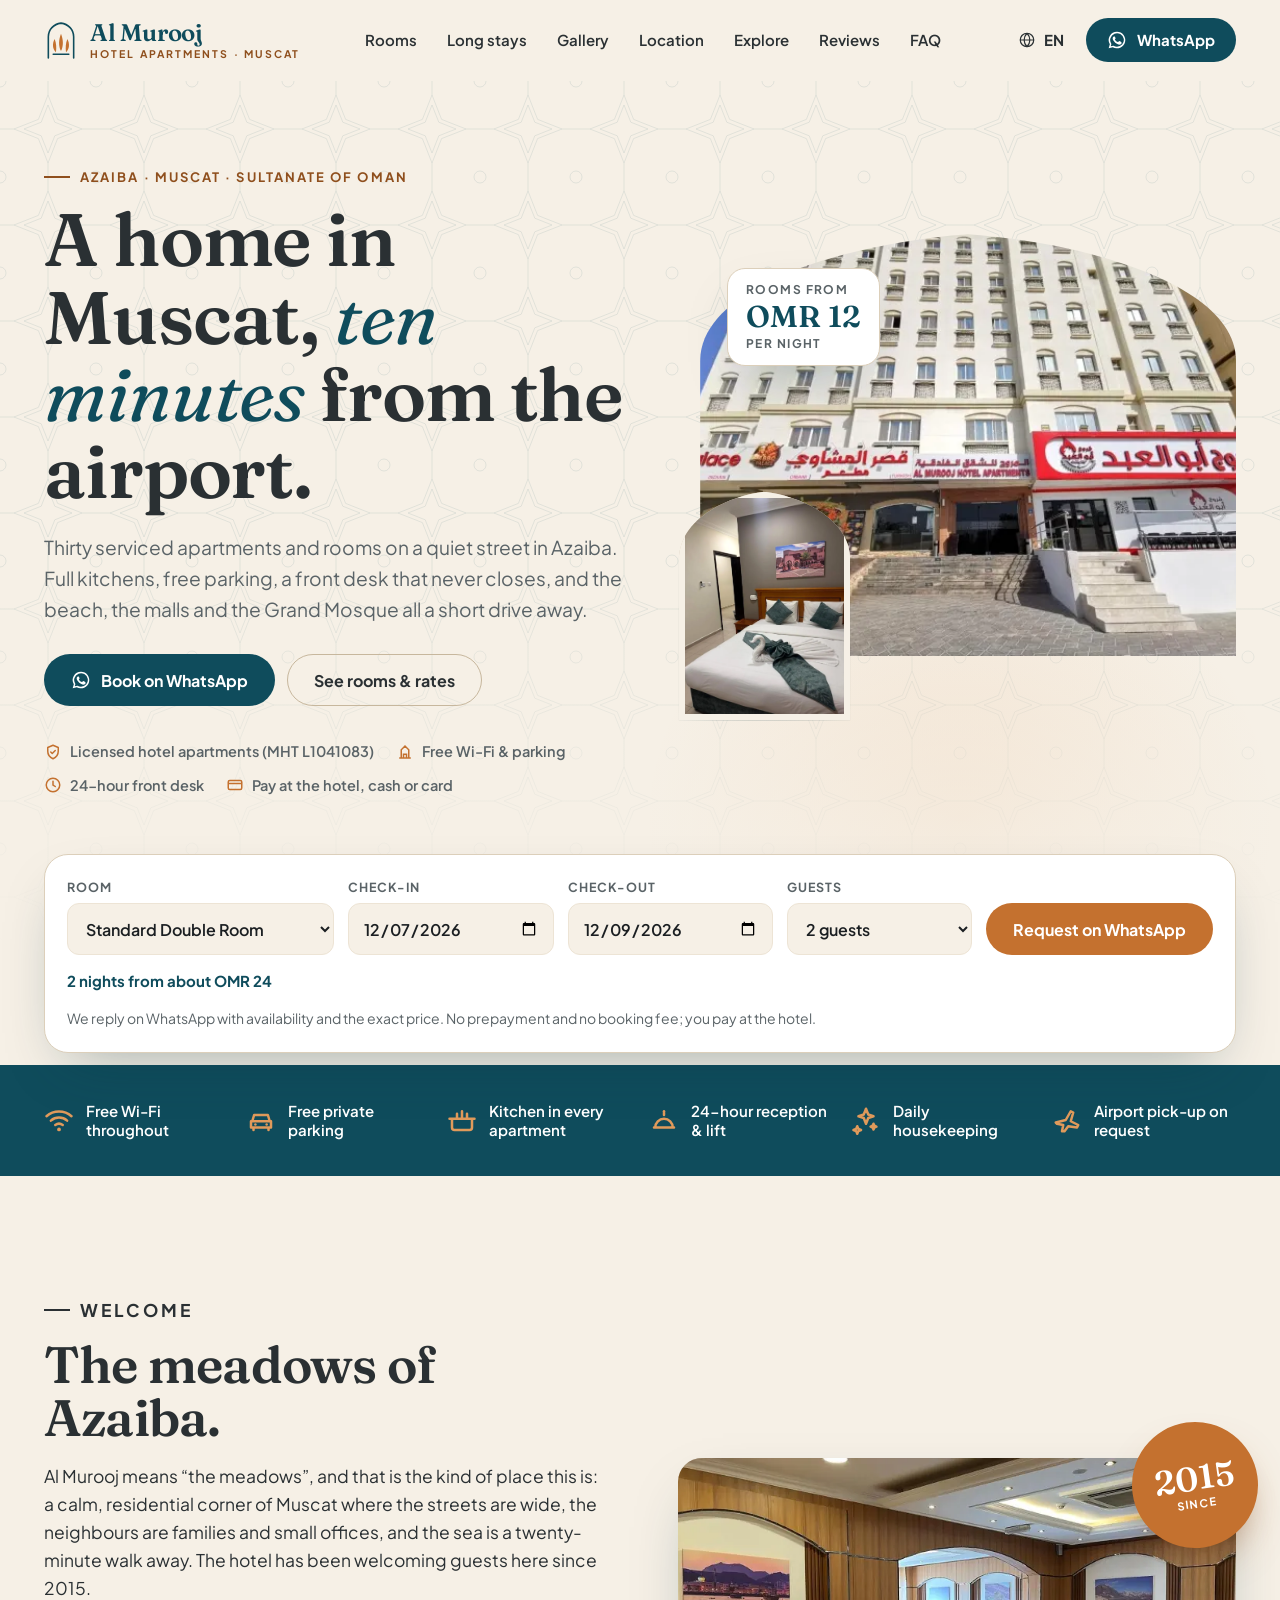
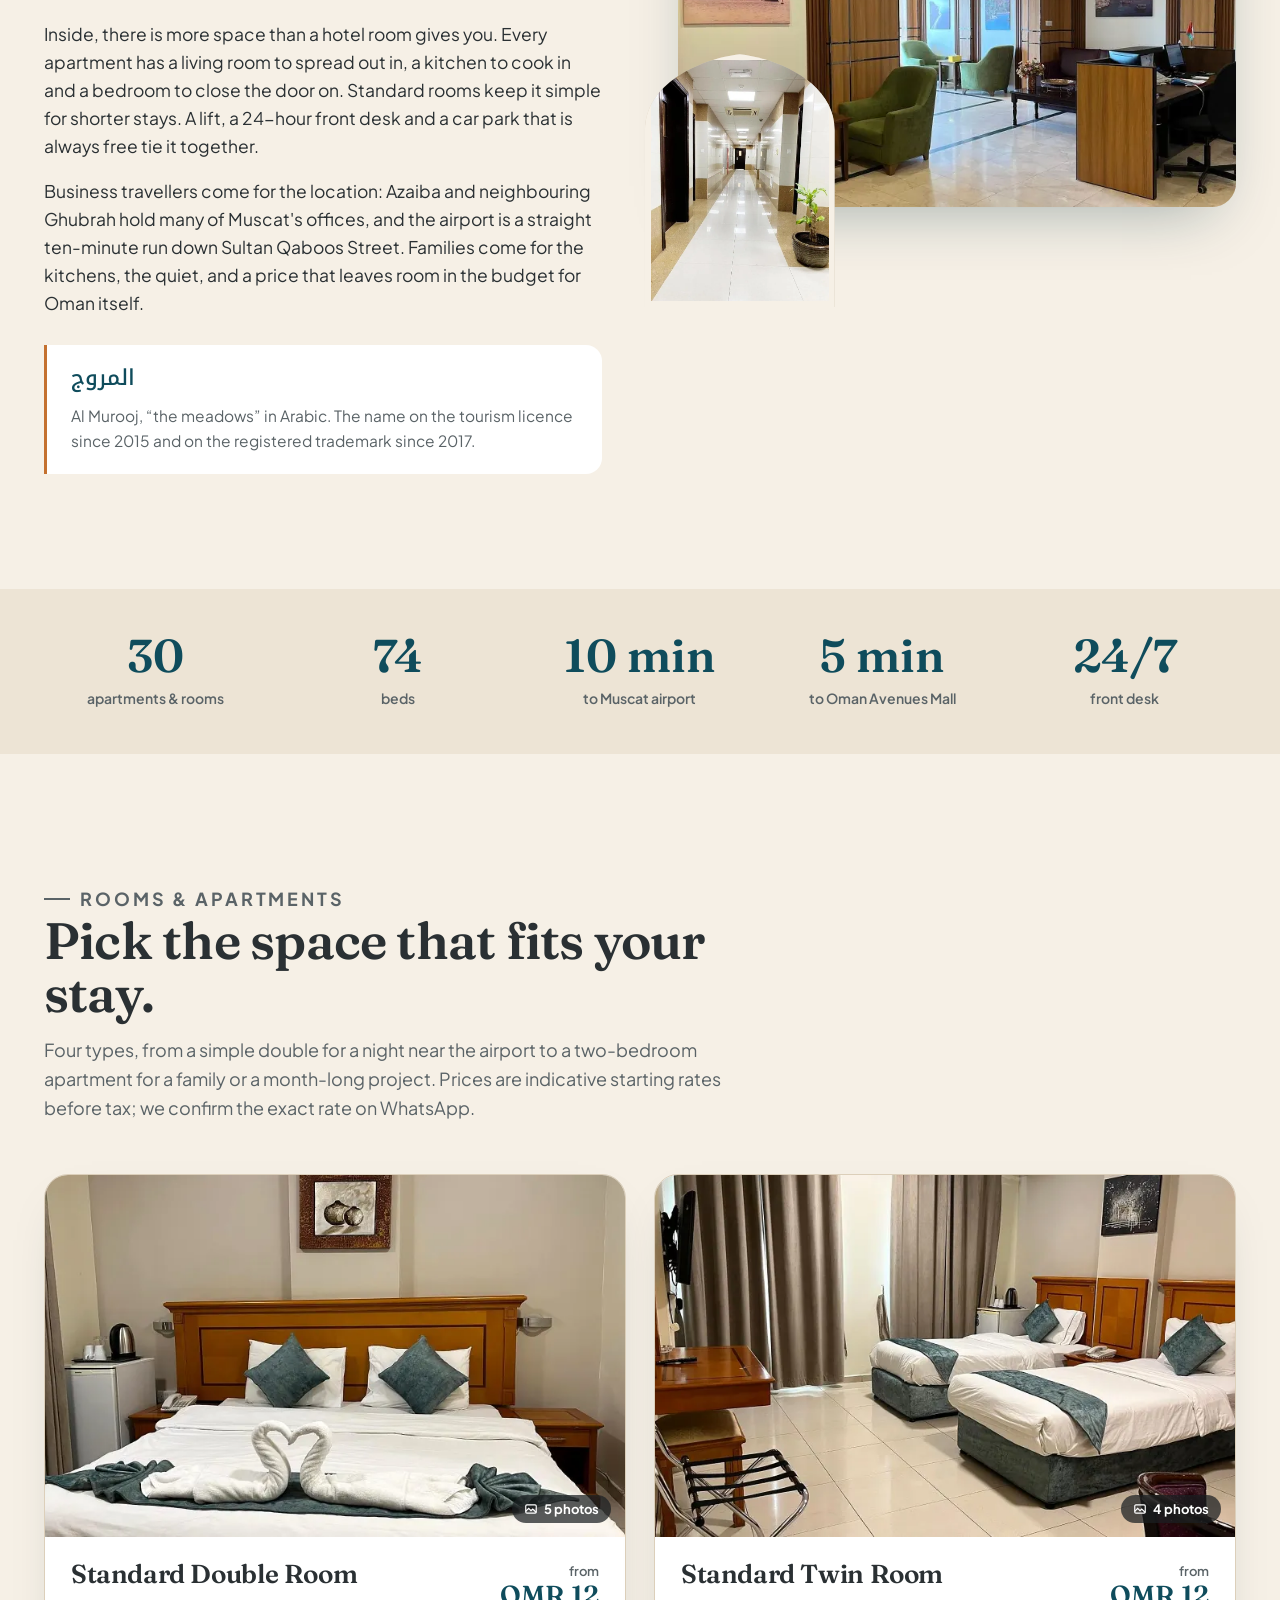
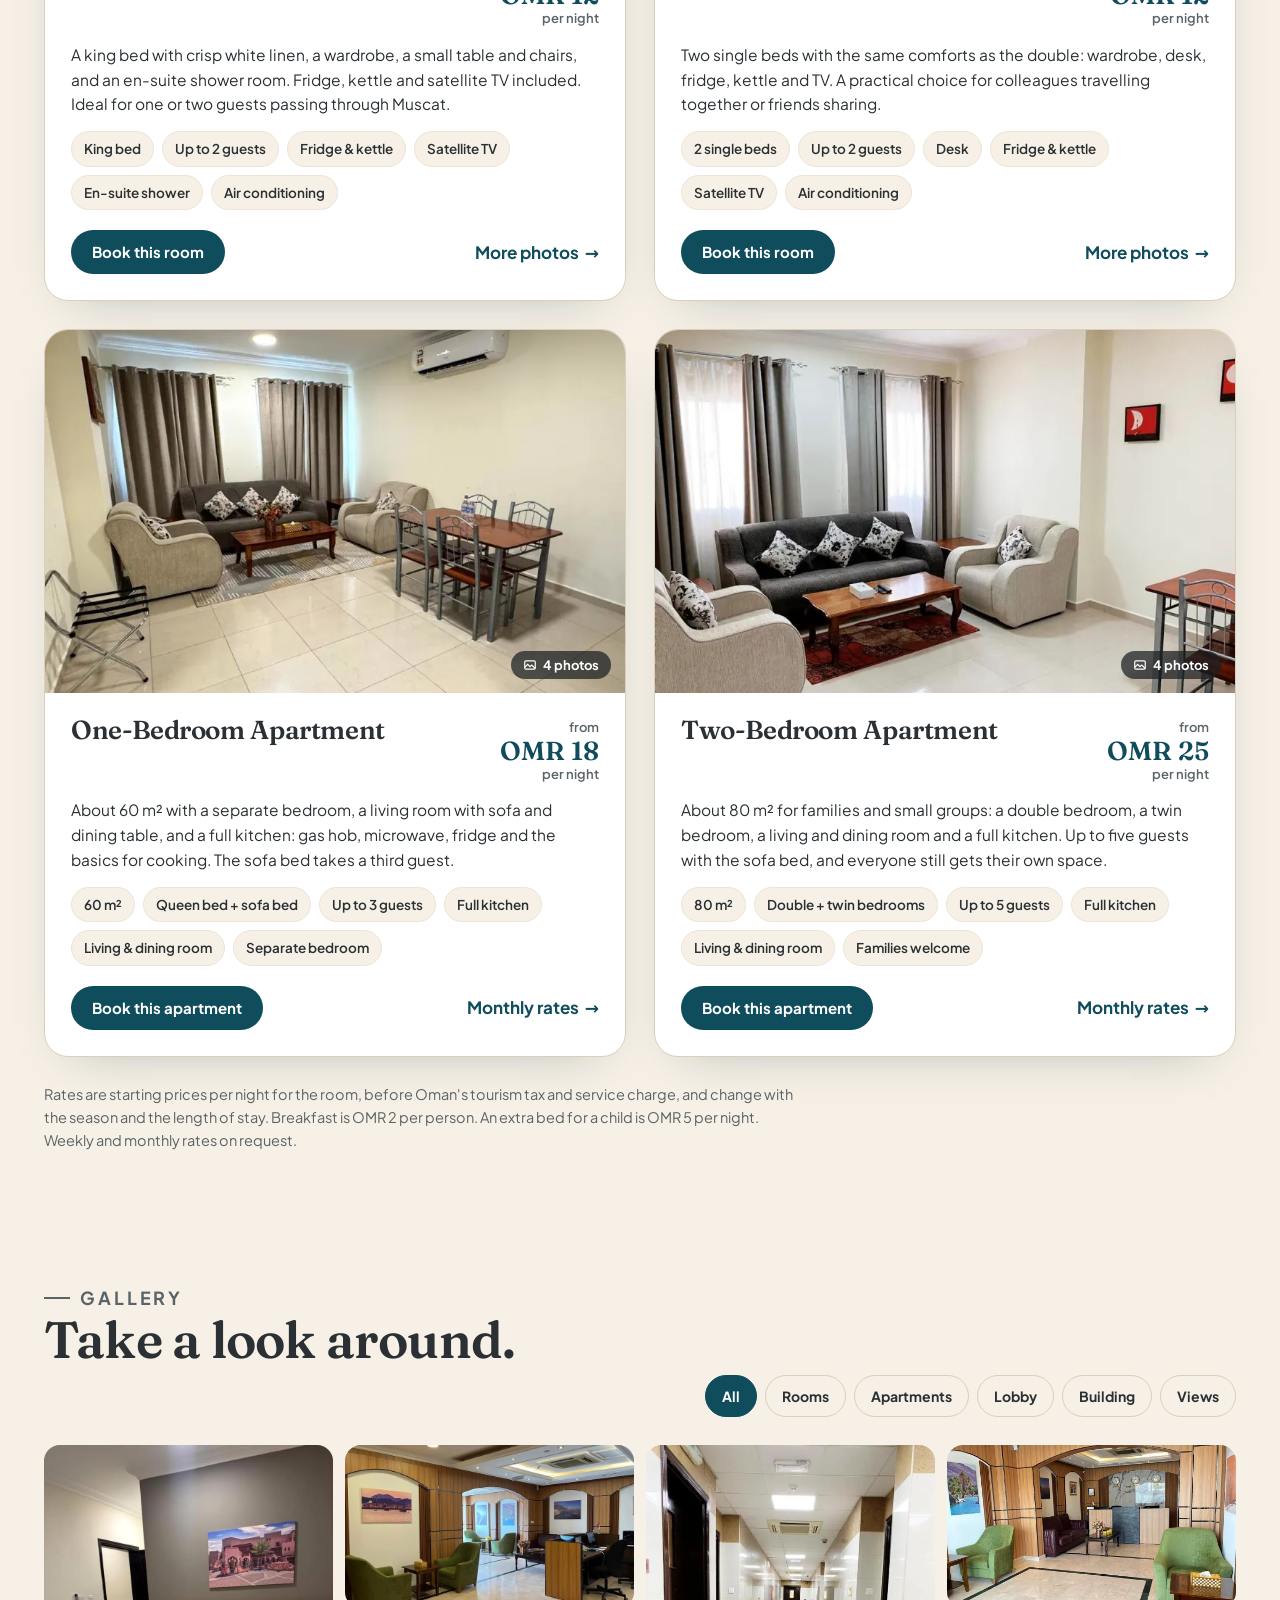
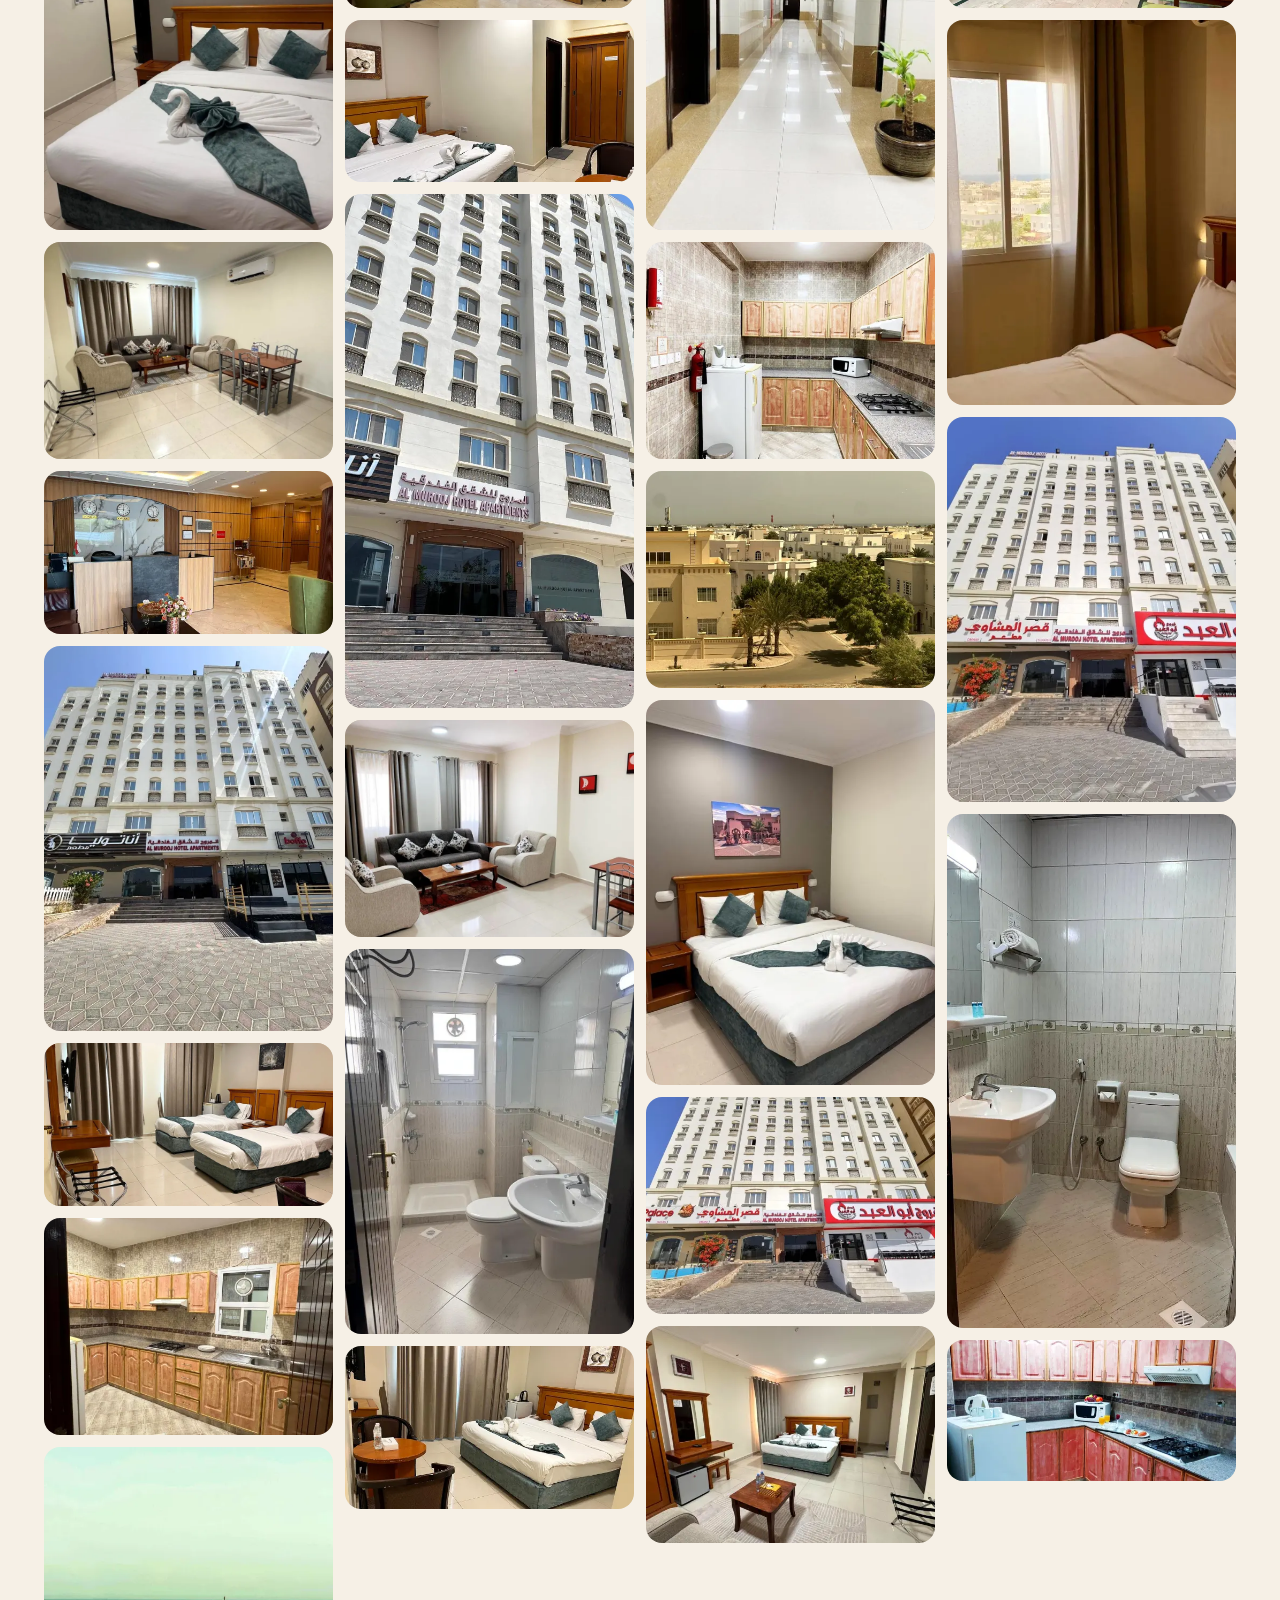
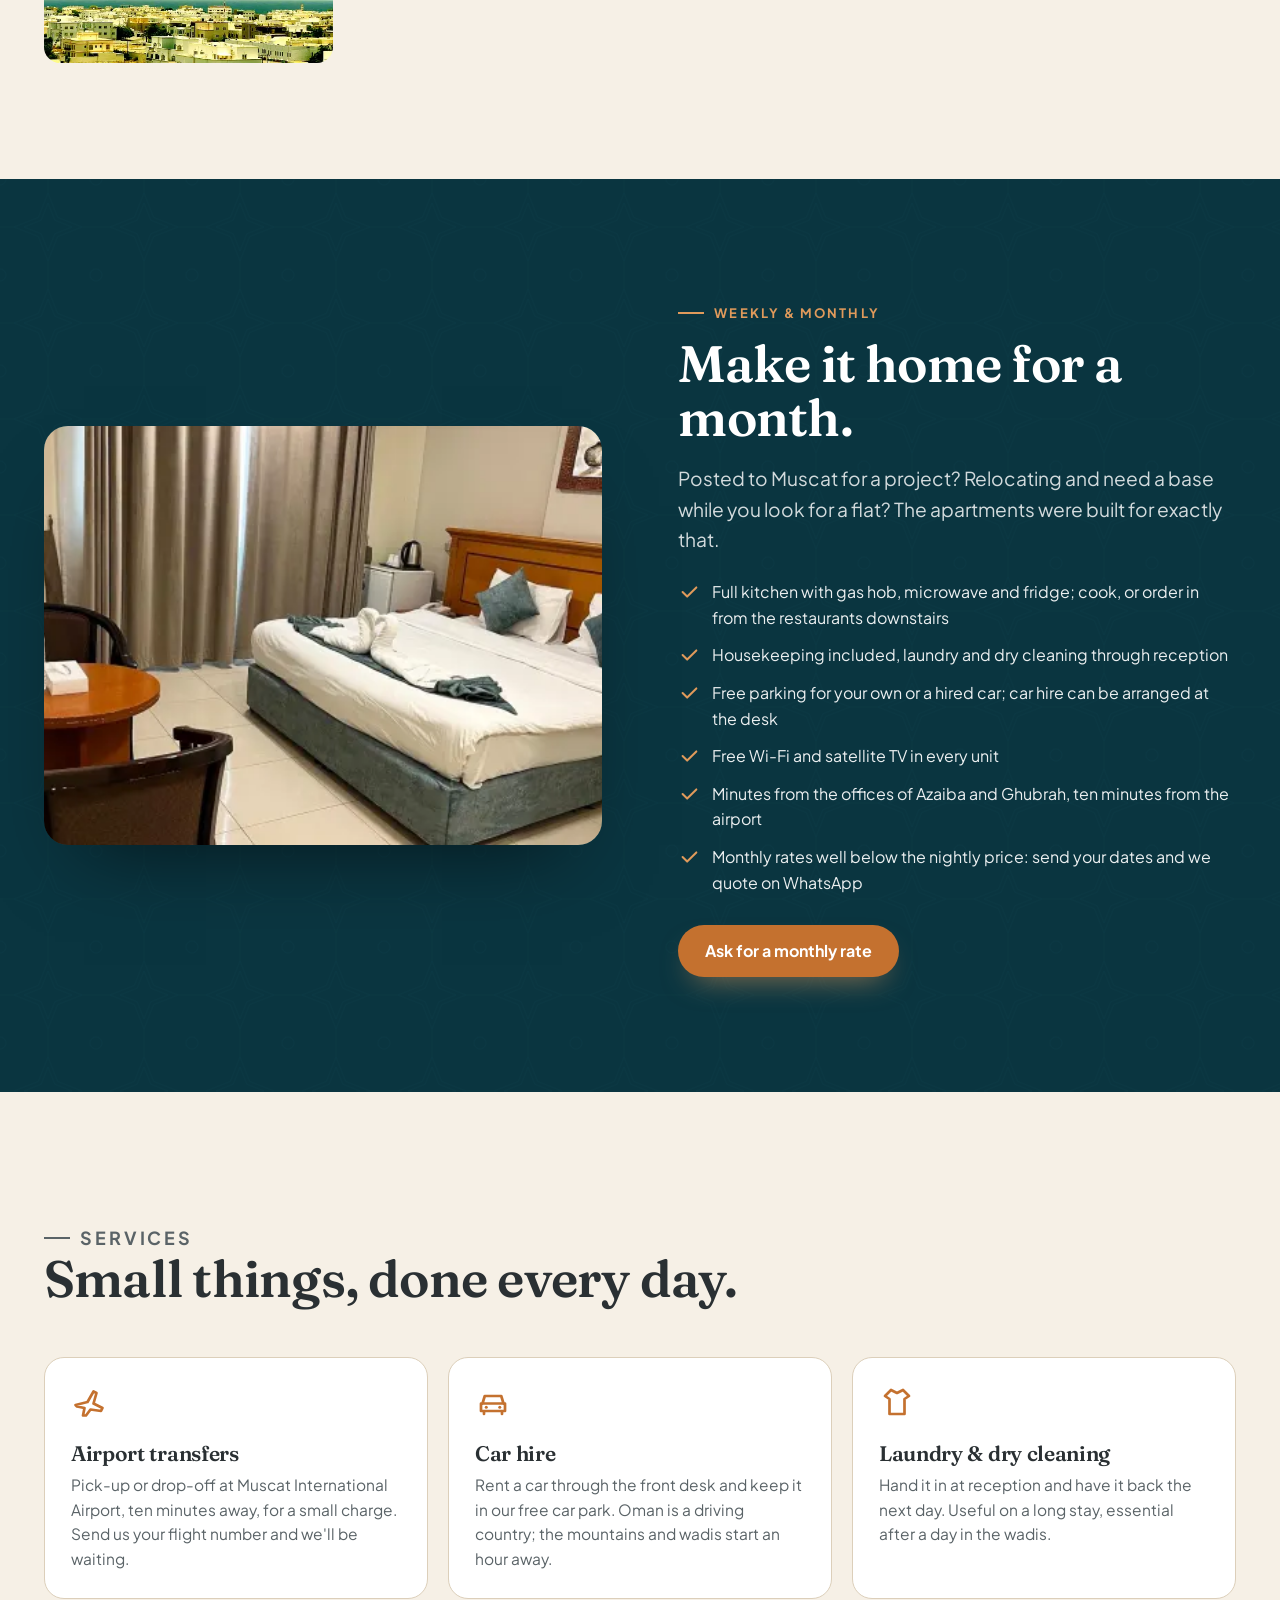
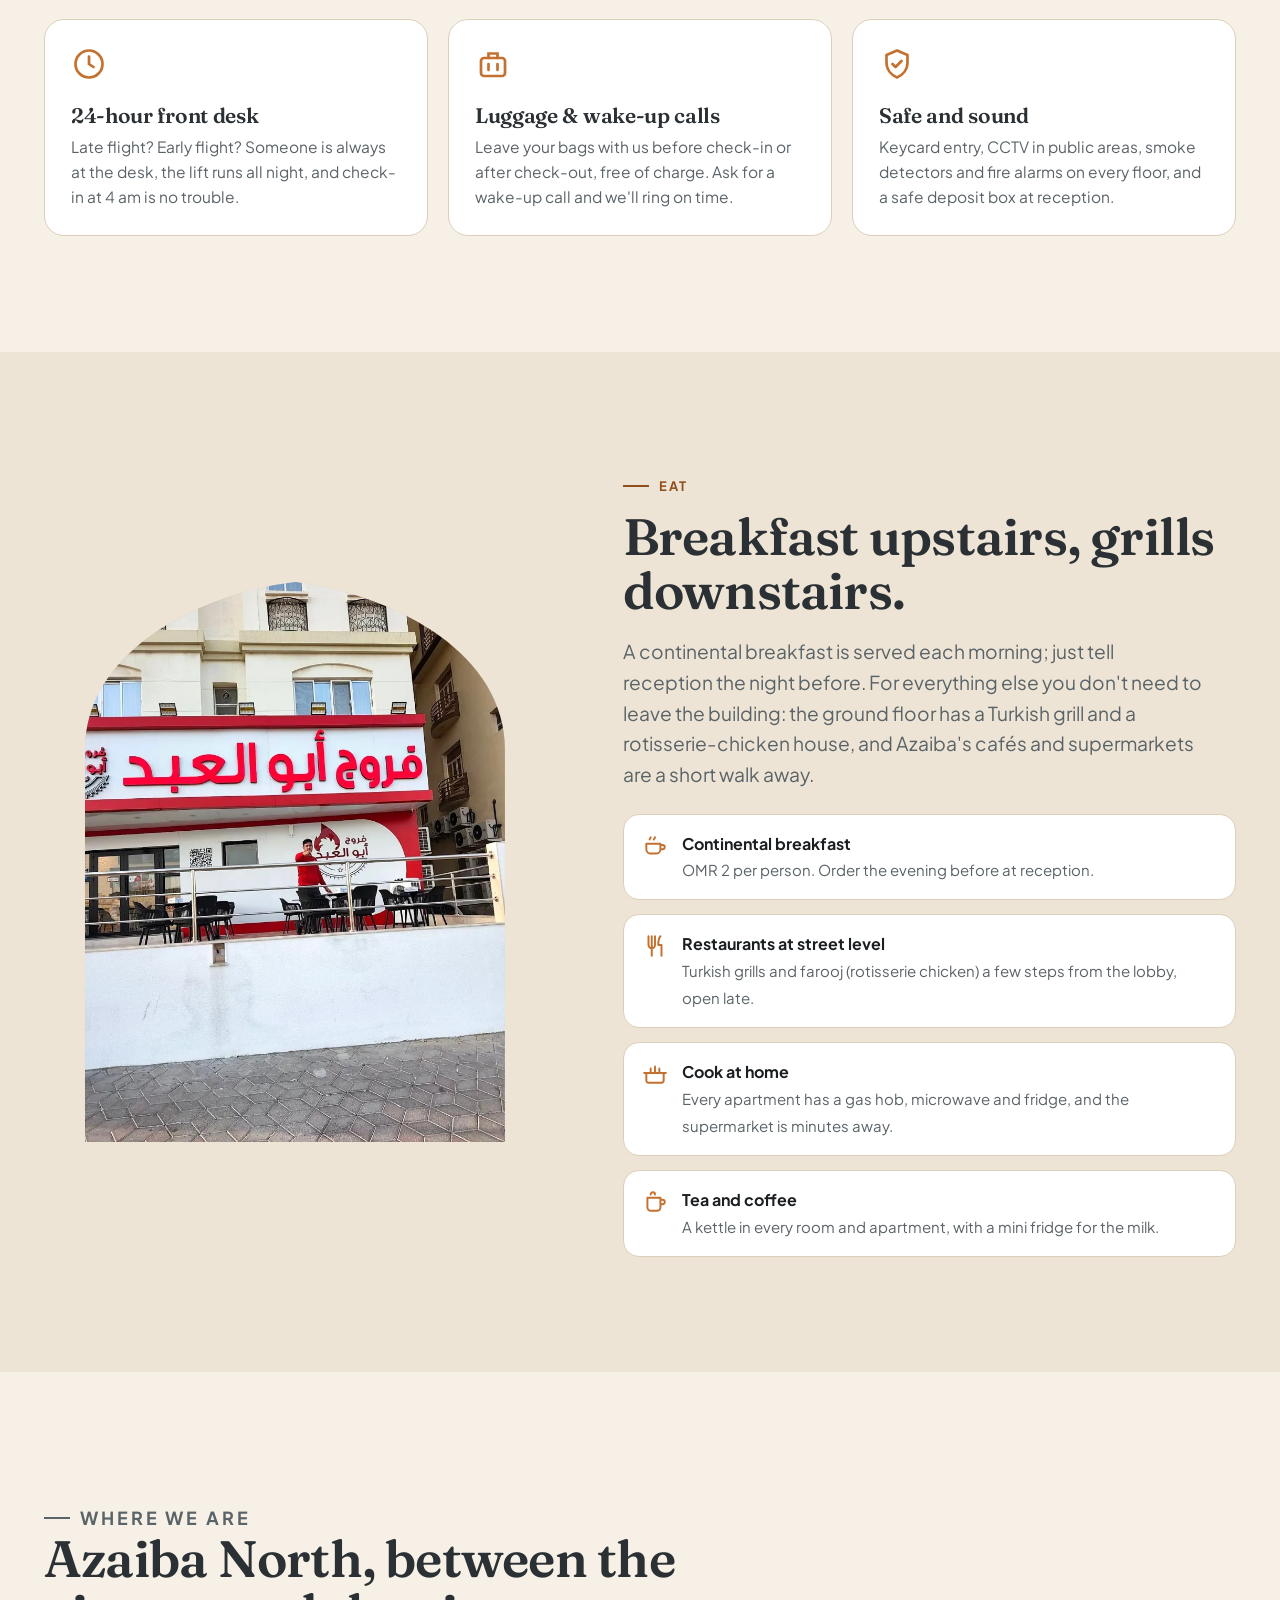
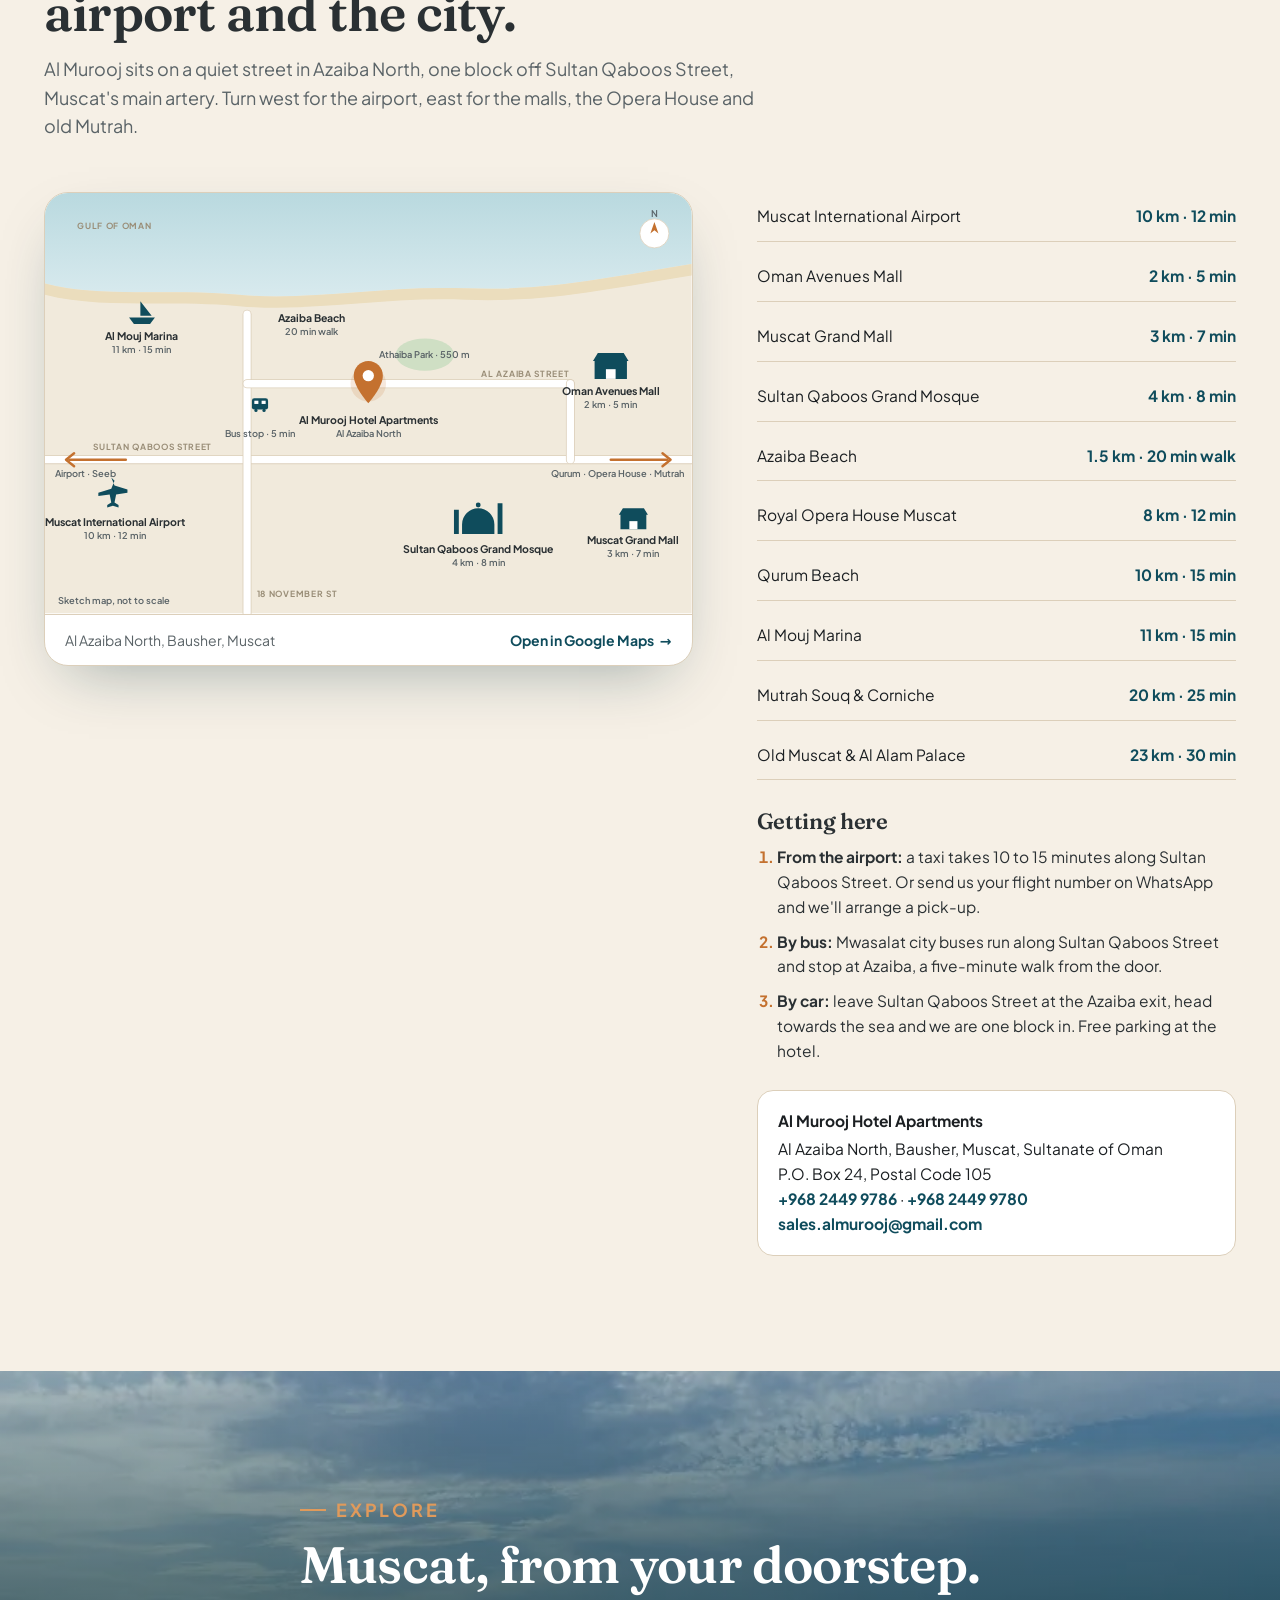
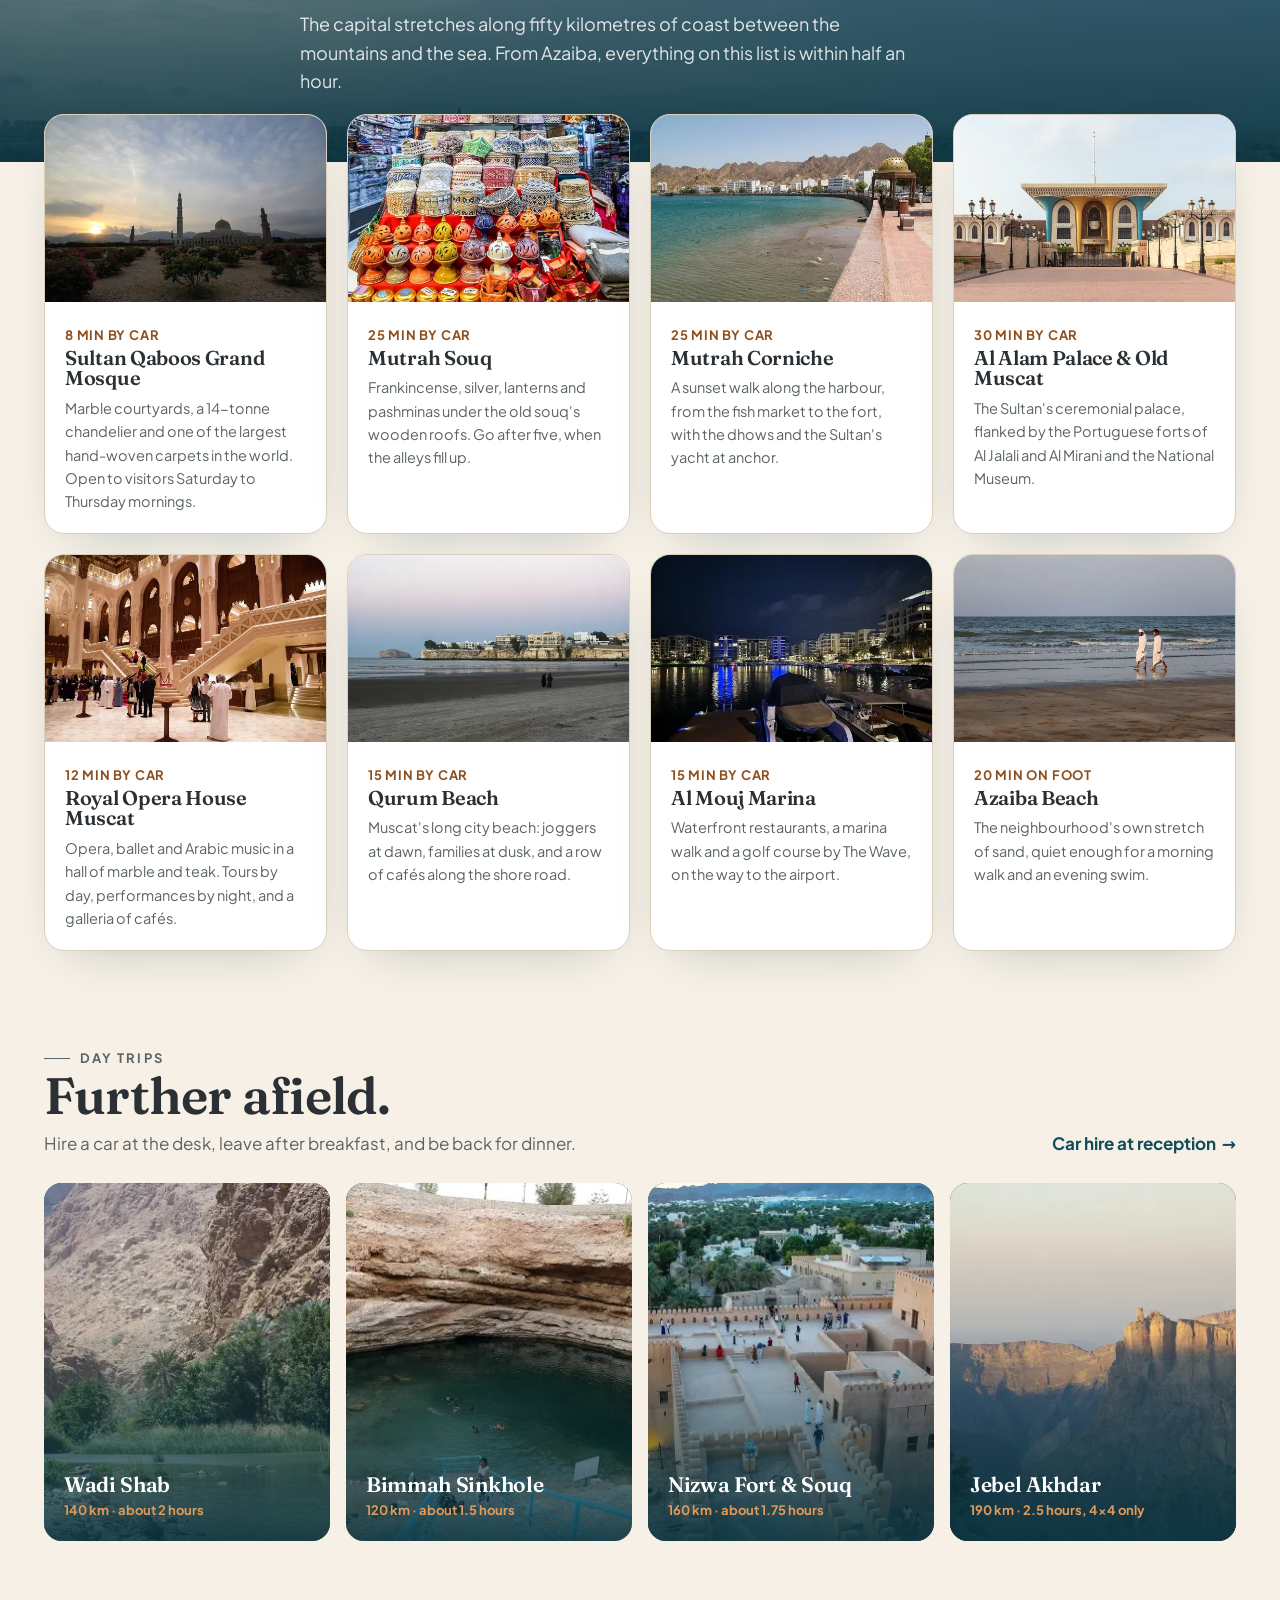
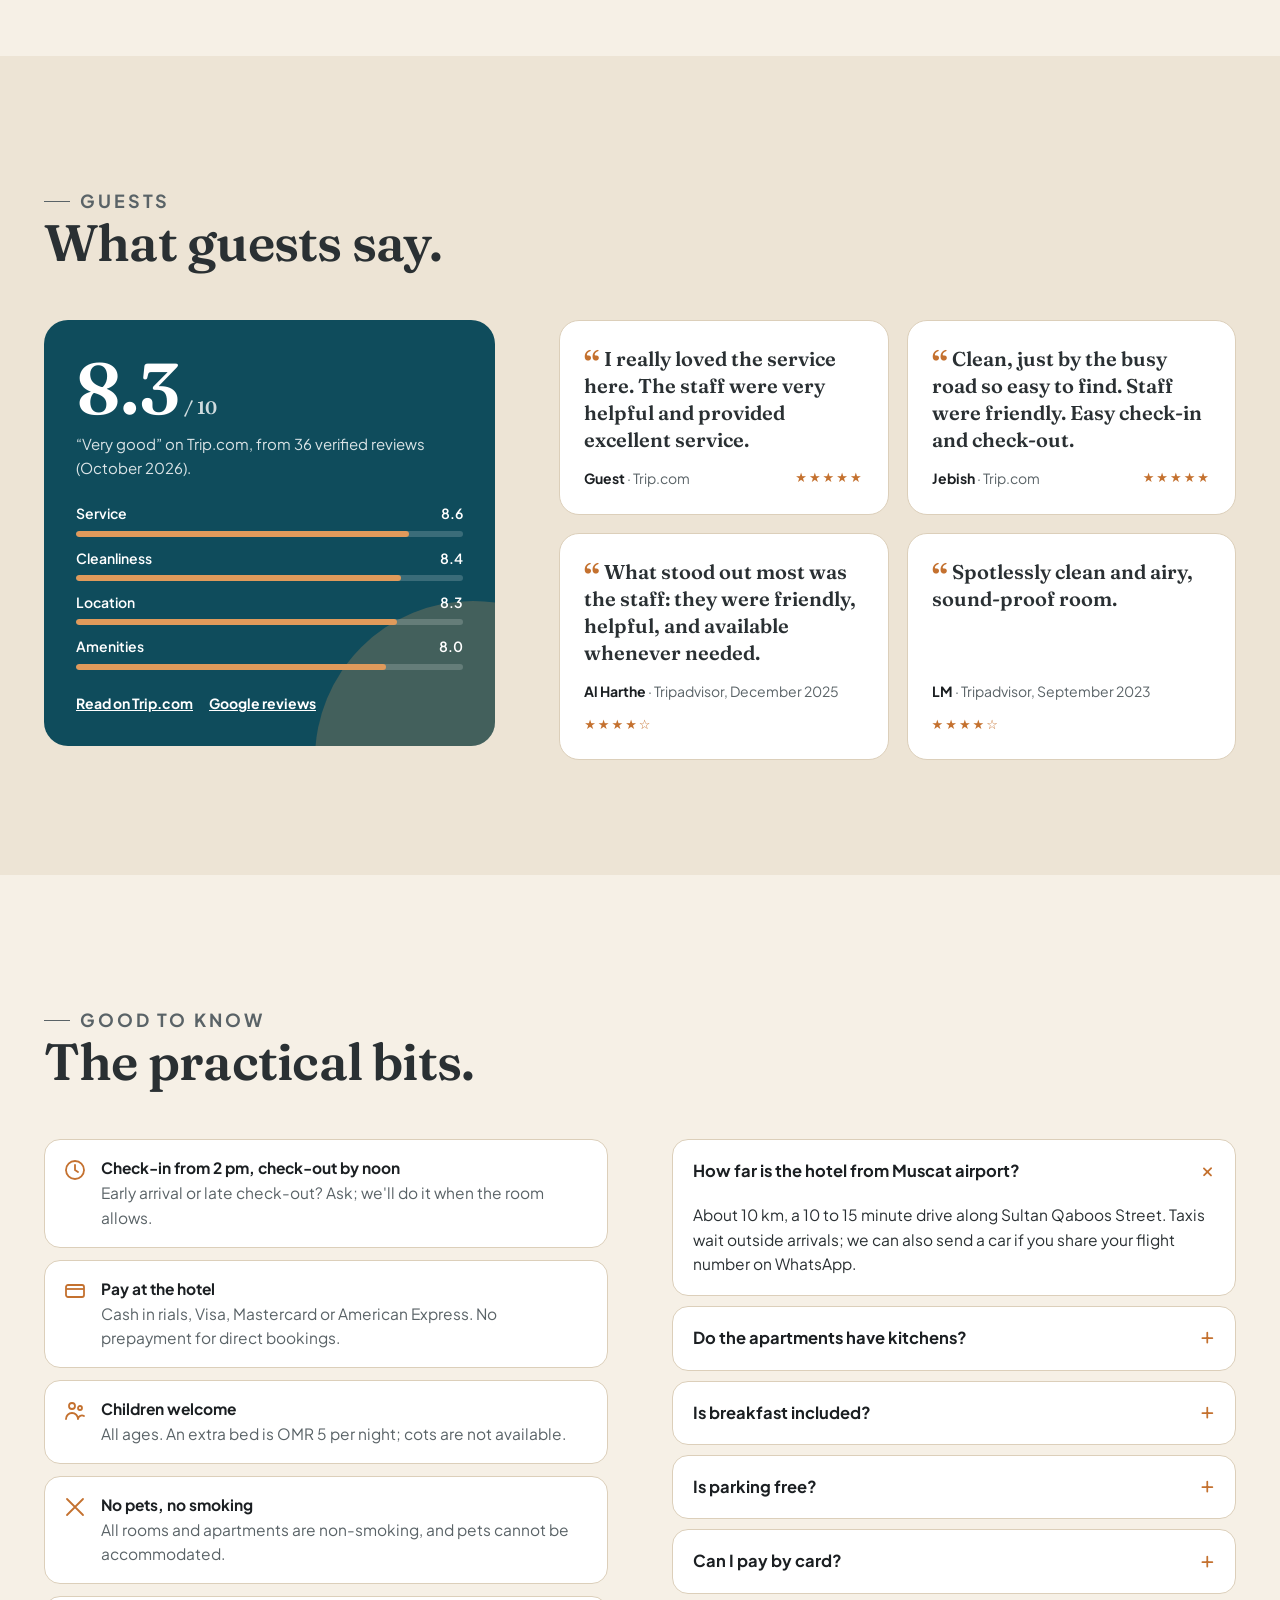
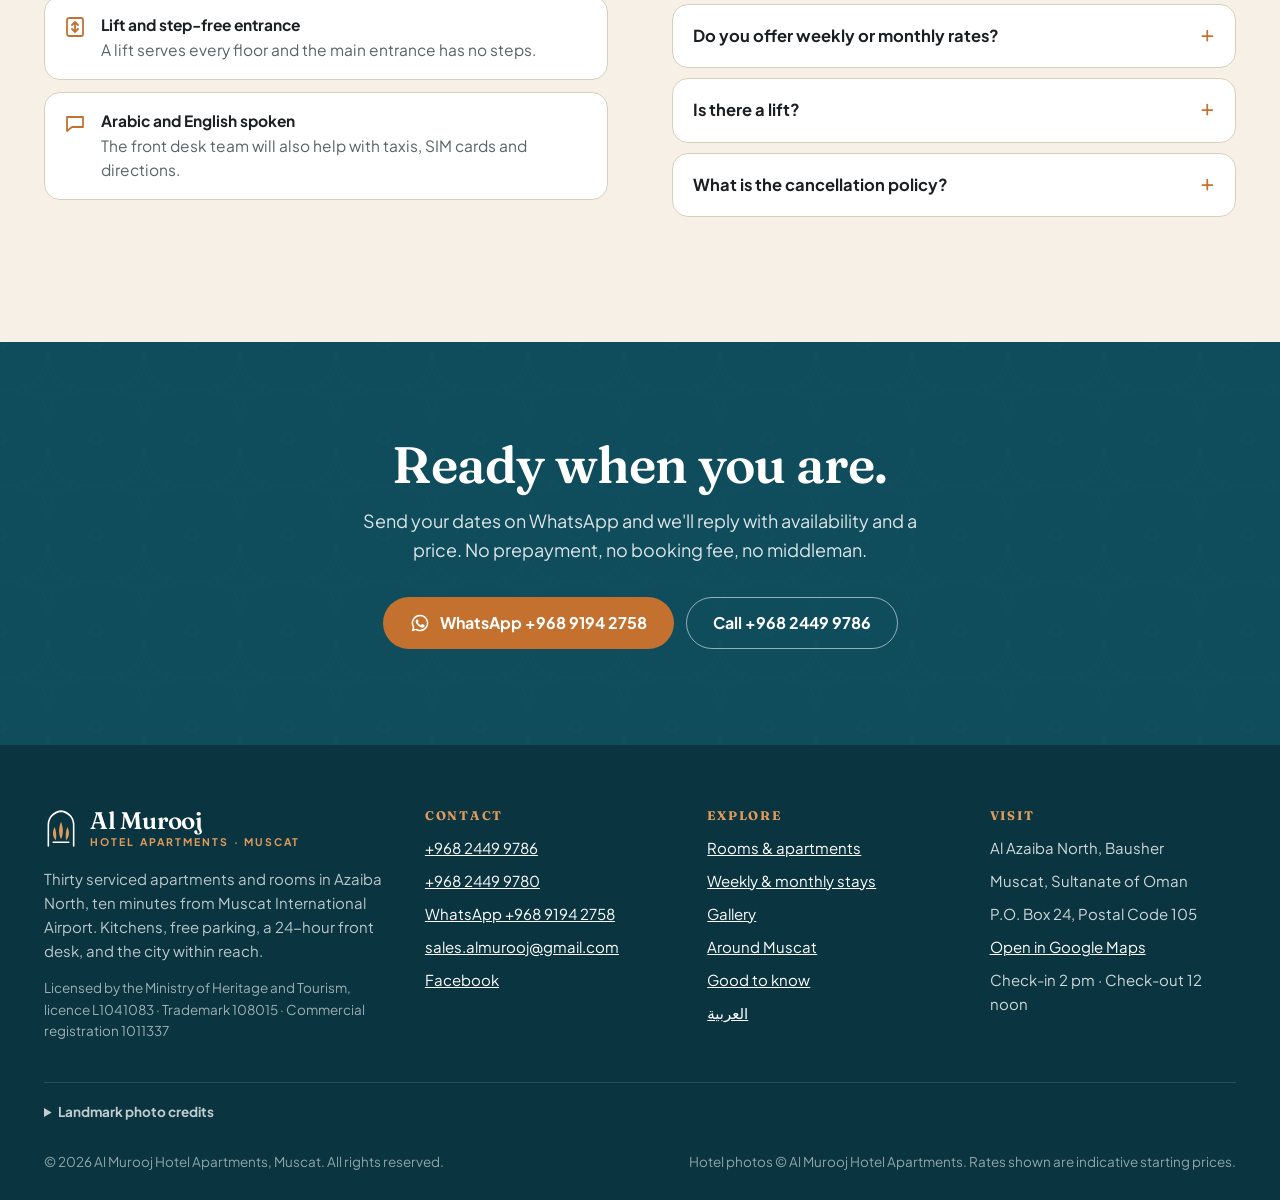
==== commit 1eb19074: "Hero: use the owner's chosen street photo as the main image The hotel asked on WhatsApp for the stre" ====
--- a/index.html
+++ b/index.html
@@ -246,7 +246,7 @@
       </ul>
     </div>
     <div class="hero-art reveal in">
-      <figure class="hero-arch arch"><img srcset="assets/img/photos/exterior-facade-540.webp 540w, assets/img/photos/exterior-facade-800.webp 800w, assets/img/photos/exterior-facade-1080.webp 900w" sizes="(max-width:860px) 100vw, 40vw" src="assets/img/photos/exterior-facade.jpg" alt="The white facade of Al Murooj Hotel Apartments with its arched windows against a blue Muscat sky" width="900" height="1600" fetchpriority="high"></figure>
+      <figure class="hero-arch arch"><img srcset="assets/img/photos/exterior-street-540.webp 540w, assets/img/photos/exterior-street-800.webp 800w, assets/img/photos/exterior-street-1080.webp 1080w" sizes="(max-width:860px) 100vw, 40vw" src="assets/img/photos/exterior-street.jpg" alt="Al Murooj Hotel Apartments from the street: the white building with its arched windows, the entrance steps and the restaurants at street level under a blue sky" width="1280" height="960" fetchpriority="high"></figure>
       <figure class="hero-arch-sm arch"><img srcset="assets/img/photos/room-double-3-540.webp 540w, assets/img/photos/room-double-3-800.webp 800w, assets/img/photos/room-double-3-1080.webp 960w" sizes="(max-width:860px) 100vw, 40vw" src="assets/img/photos/room-double-3.jpg" alt="Double room with a king bed, teal cushions and a towel swan" width="960" height="1280" loading="lazy"></figure>
       <div class="hero-badge"><span class="badge-k">Rooms from</span><span class="badge-v">OMR 12</span><span class="badge-k">per night</span></div>
     </div>
--- a/assets/css/style.css
+++ b/assets/css/style.css
@@ -119,12 +119,12 @@
 .trust{list-style:none;margin:0;padding:0;display:flex;flex-wrap:wrap;gap:10px 22px;font-size:14.5px;color:var(--muted);font-weight:600}
 .trust li{display:inline-flex;align-items:center;gap:8px}
 .trust svg{width:18px;height:18px;color:var(--copper)}
-.hero-art{position:relative;min-height:520px}
+.hero-art{position:relative;padding-bottom:12%}
 .arch{clip-path:url(#arch)}
-.hero-arch{margin:0;position:absolute;inset-inline-end:0;top:0;width:72%;aspect-ratio:3/4.4;background:var(--stone)}
+.hero-arch{margin:0;position:relative;width:100%;aspect-ratio:4/3.15;background:var(--stone)}
 .hero-arch img,.hero-arch-sm img{width:100%;height:100%;object-fit:cover}
-.hero-arch-sm{margin:0;position:absolute;inset-inline-start:0;bottom:-6%;width:40%;aspect-ratio:3/4;box-shadow:0 30px 60px -20px rgba(10,53,64,.45);border:6px solid var(--sand);background:var(--stone)}
-.hero-badge{position:absolute;inset-inline-start:6%;top:10%;background:#fff;border-radius:18px;padding:14px 18px;box-shadow:var(--shadow);display:flex;flex-direction:column;line-height:1.1;border:1px solid var(--stone)}
+.hero-arch-sm{margin:0;position:absolute;inset-inline-start:-4%;bottom:0;width:32%;aspect-ratio:3/4;box-shadow:0 30px 60px -20px rgba(10,53,64,.45);border:6px solid var(--sand);background:var(--stone)}
+.hero-badge{position:absolute;inset-inline-start:5%;top:7%;background:#fff;border-radius:18px;padding:14px 18px;box-shadow:var(--shadow);display:flex;flex-direction:column;line-height:1.1;border:1px solid var(--stone)}
 .badge-k{font-size:12px;font-weight:700;letter-spacing:.12em;text-transform:uppercase;color:var(--muted)}
 html[lang="ar"] .badge-k{letter-spacing:0;font-size:13px}
 .badge-v{font-family:var(--display);font-size:30px;color:var(--teal);font-weight:600;margin:4px 0}
@@ -402,7 +402,7 @@
   .booking{grid-template-columns:1fr 1fr}
   .booking .btn{grid-column:1/-1}
   .hero-grid,.story-grid,.stay-grid,.dining-grid,.location-grid,.reviews-grid,.know-grid{grid-template-columns:1fr}
-  .hero-art{min-height:0;aspect-ratio:1/1;max-width:560px}
+  .hero-art{max-width:600px}
   .rooms-grid{grid-template-columns:1fr}
   .quotes{grid-template-columns:1fr}
   .glance ul{grid-template-columns:repeat(3,1fr)}
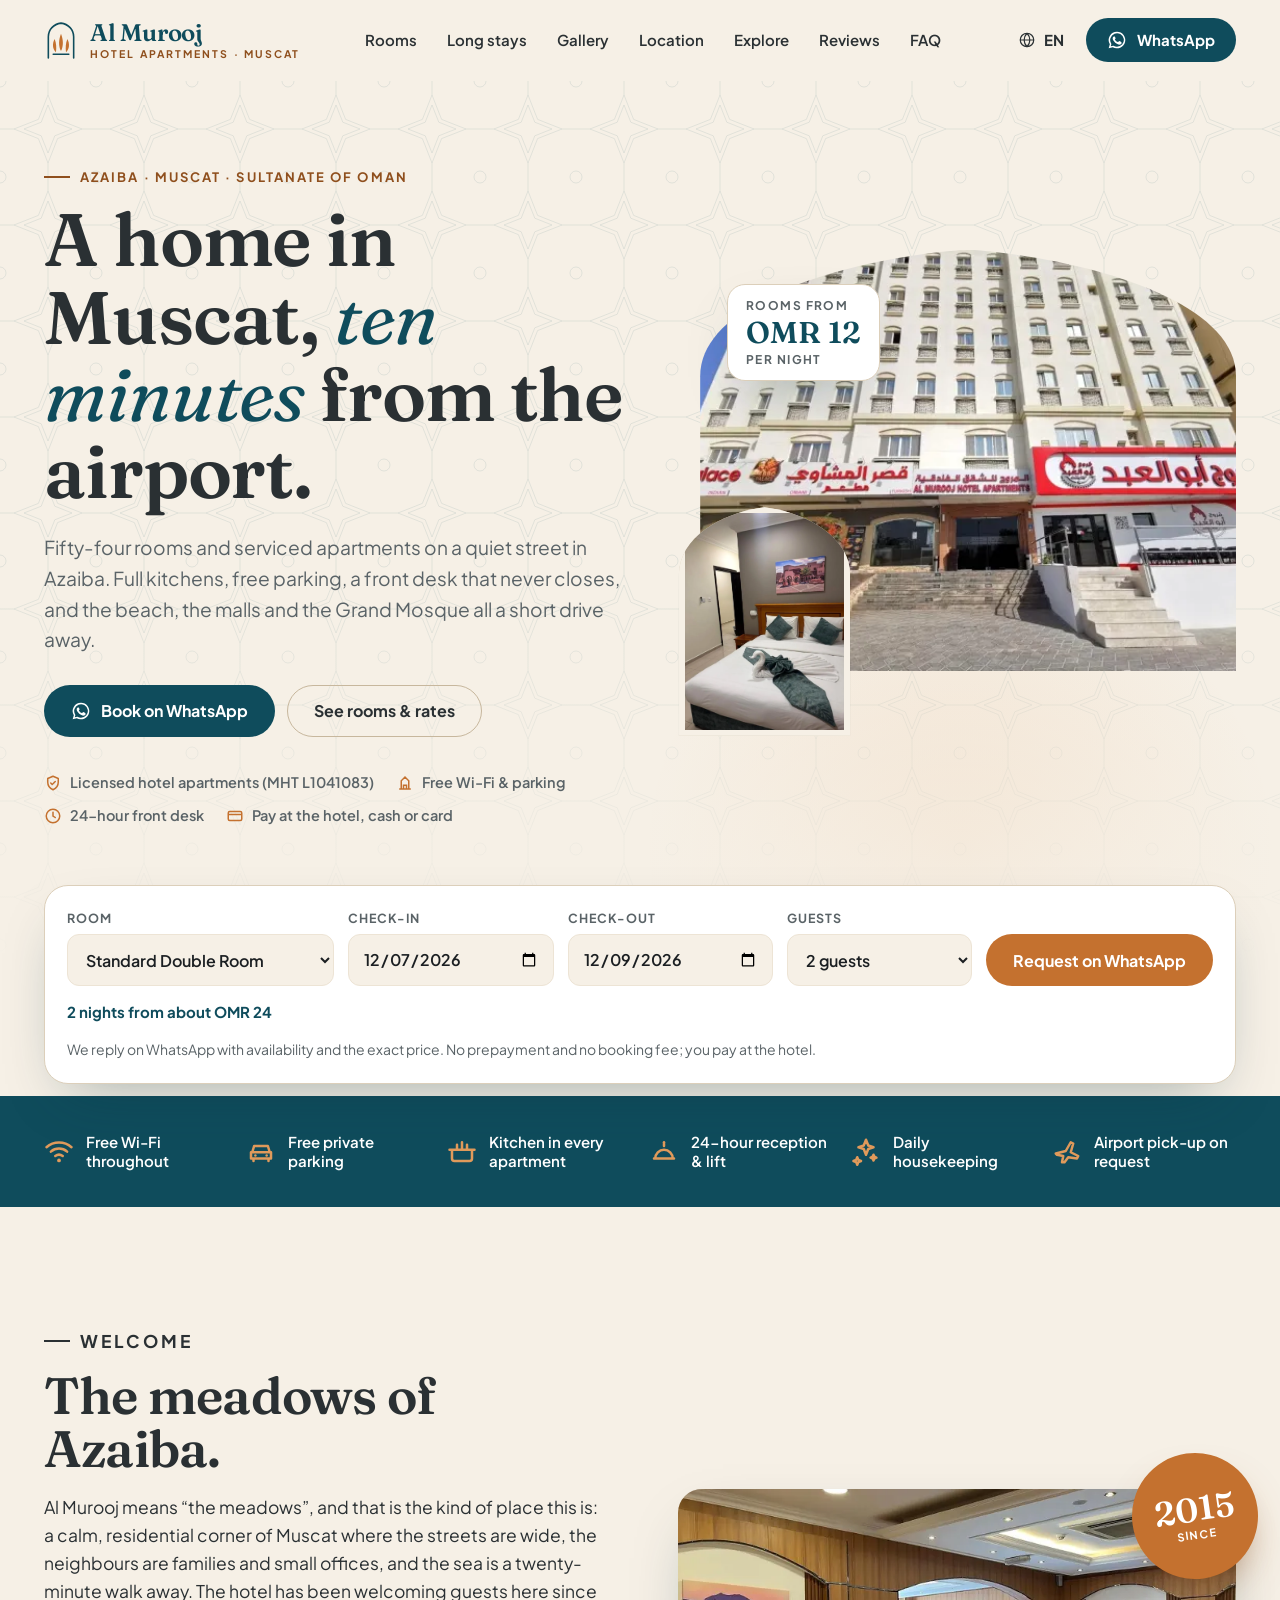
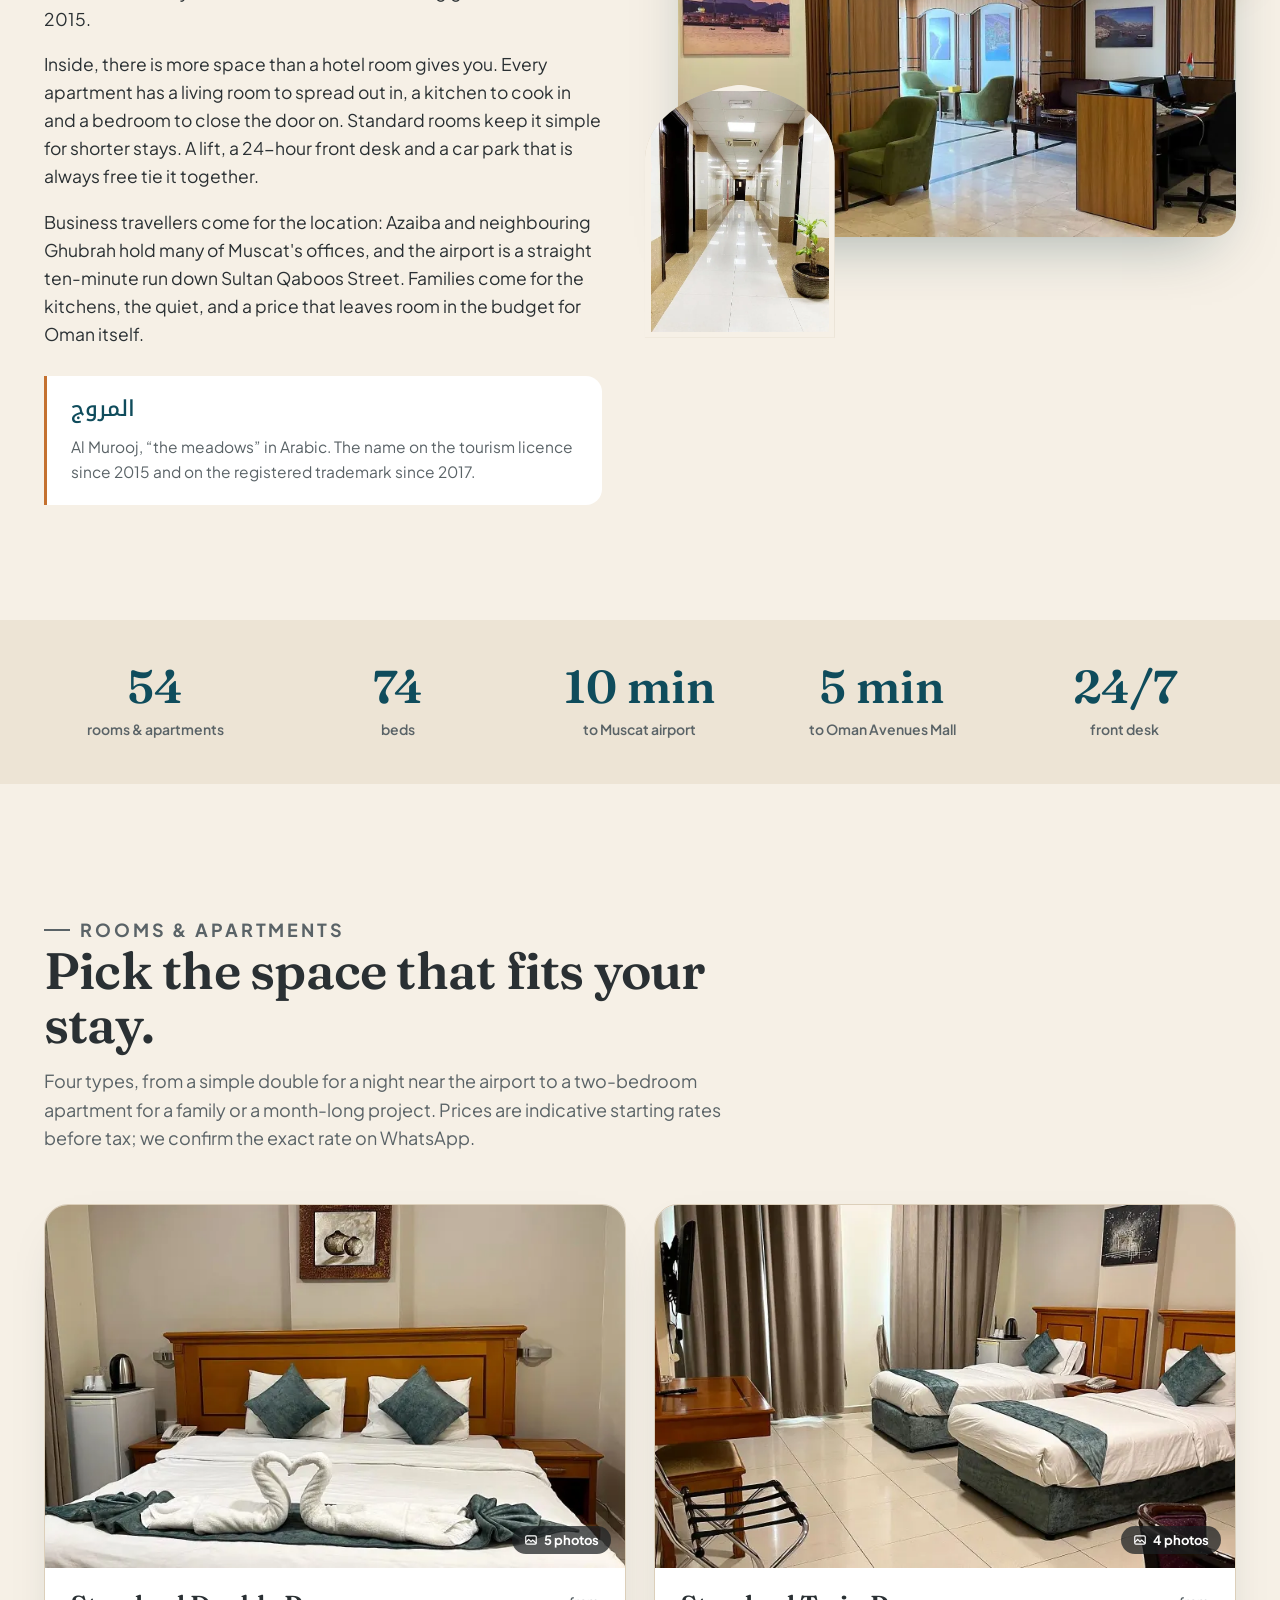
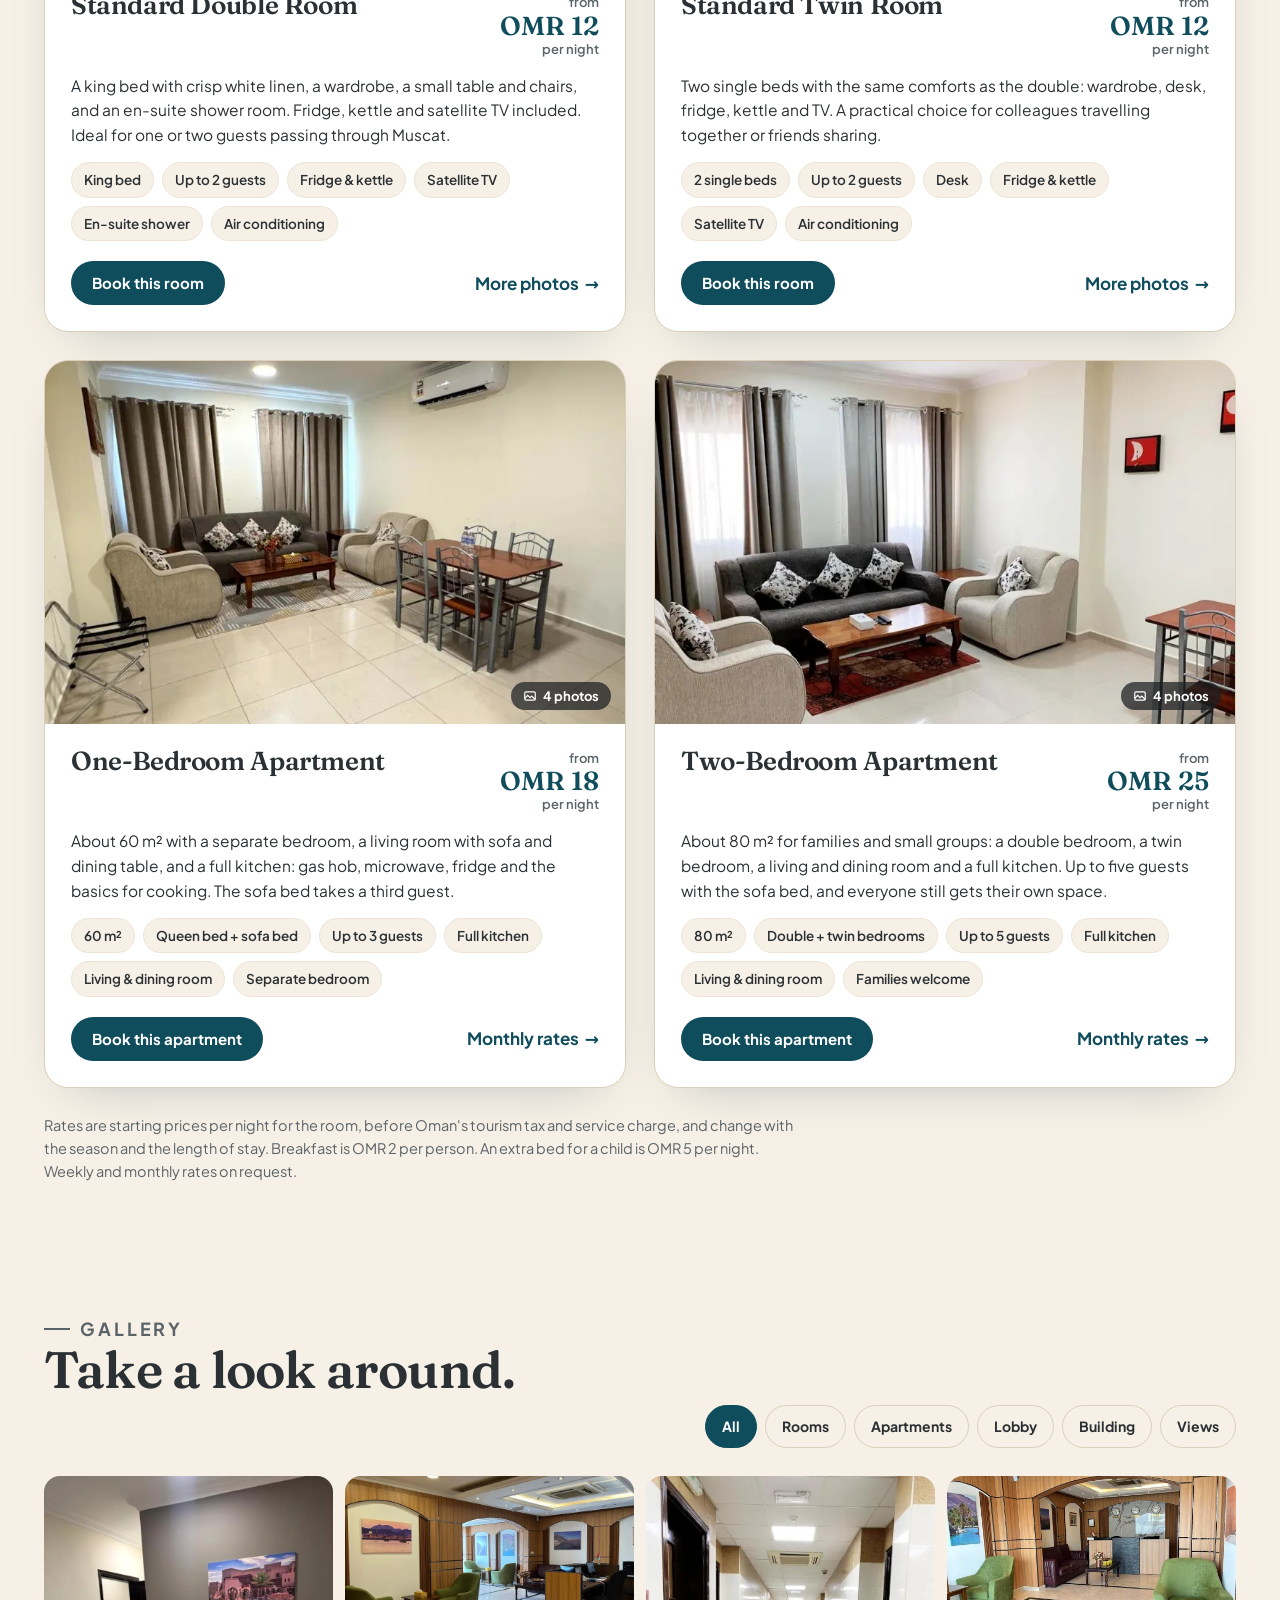
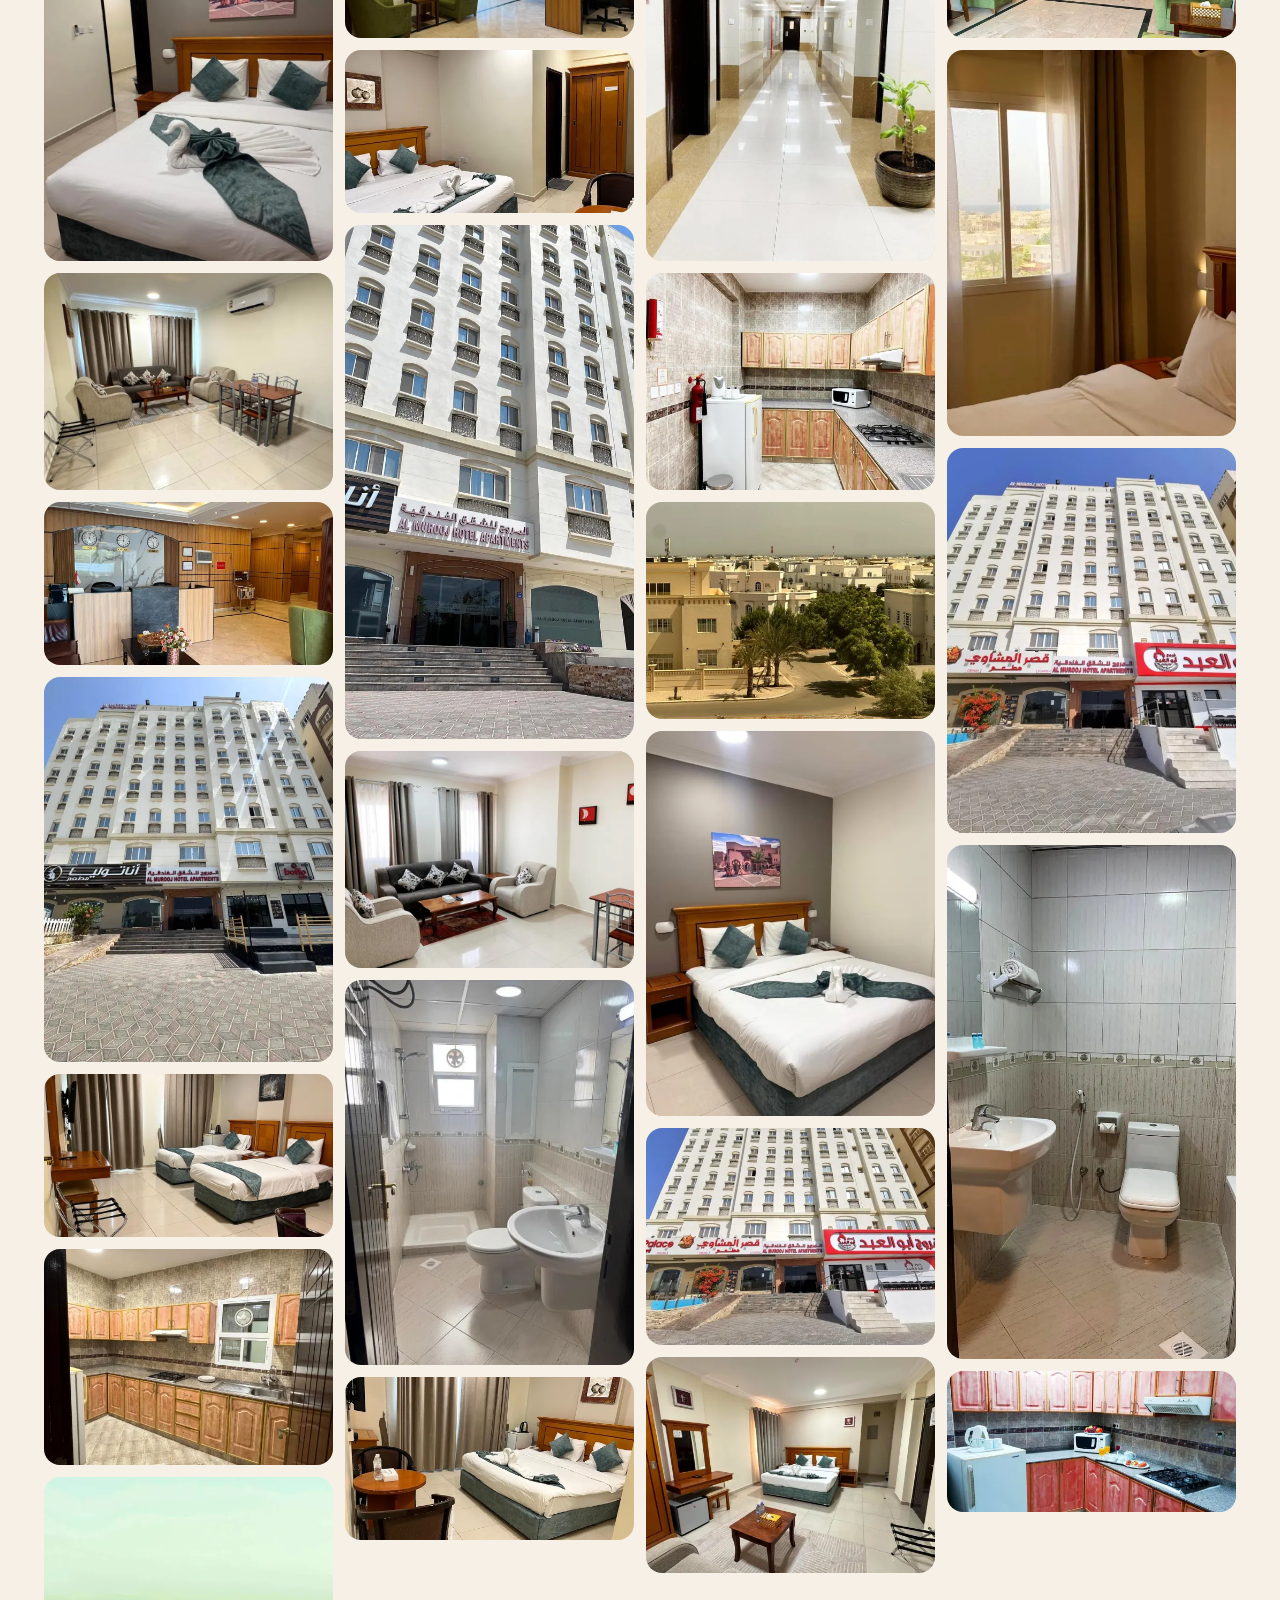
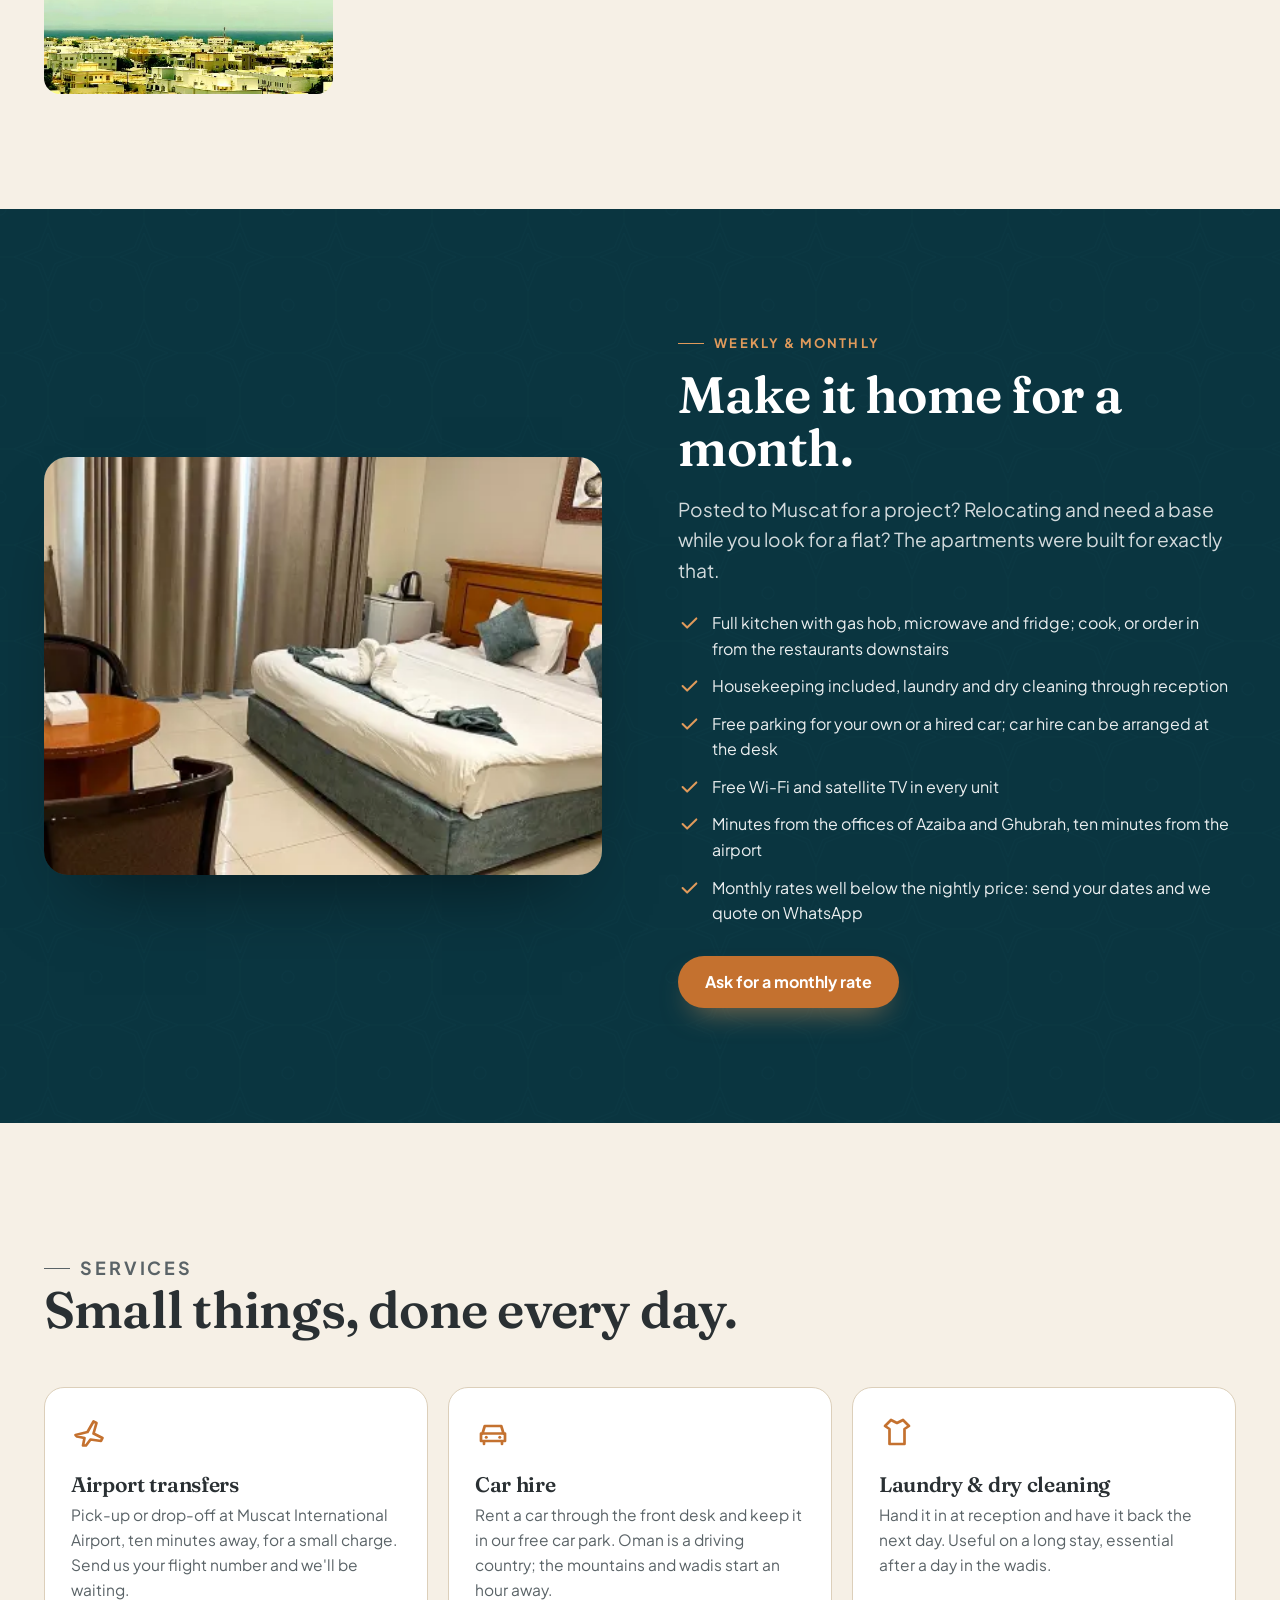
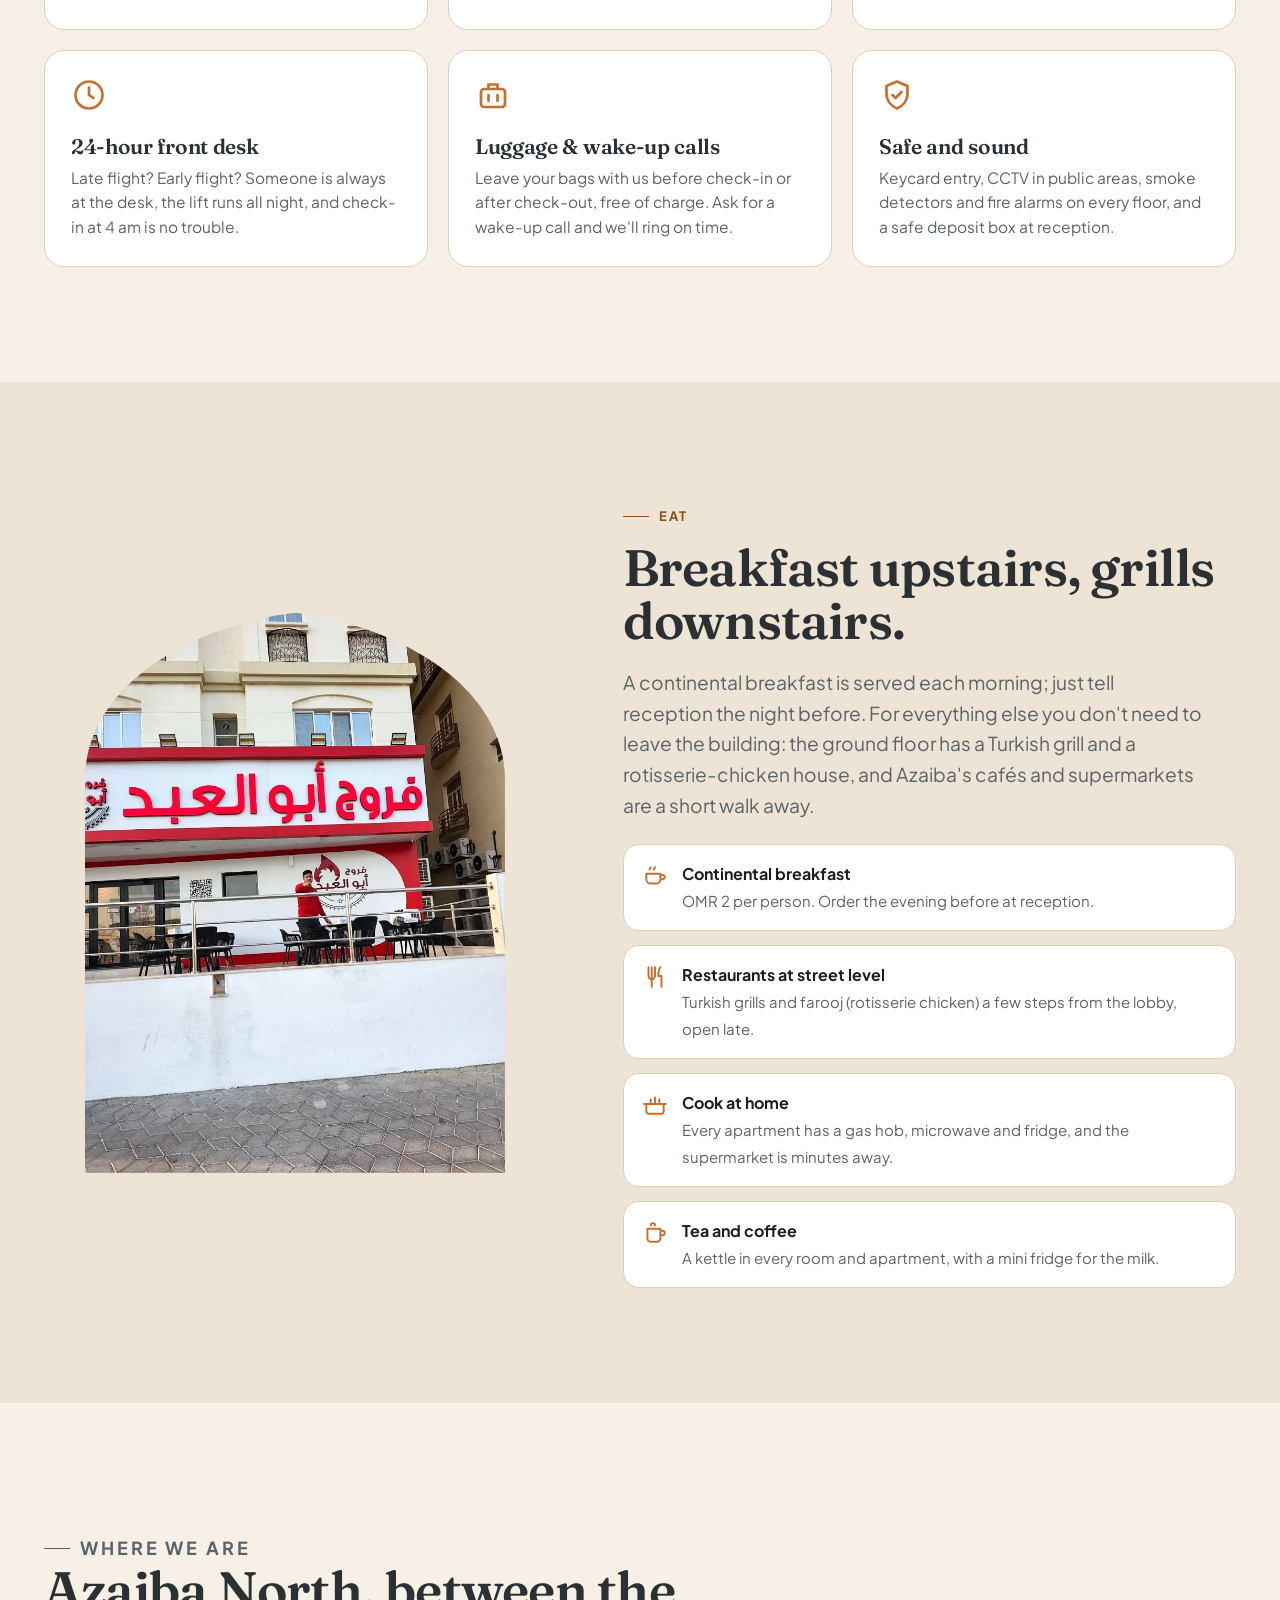
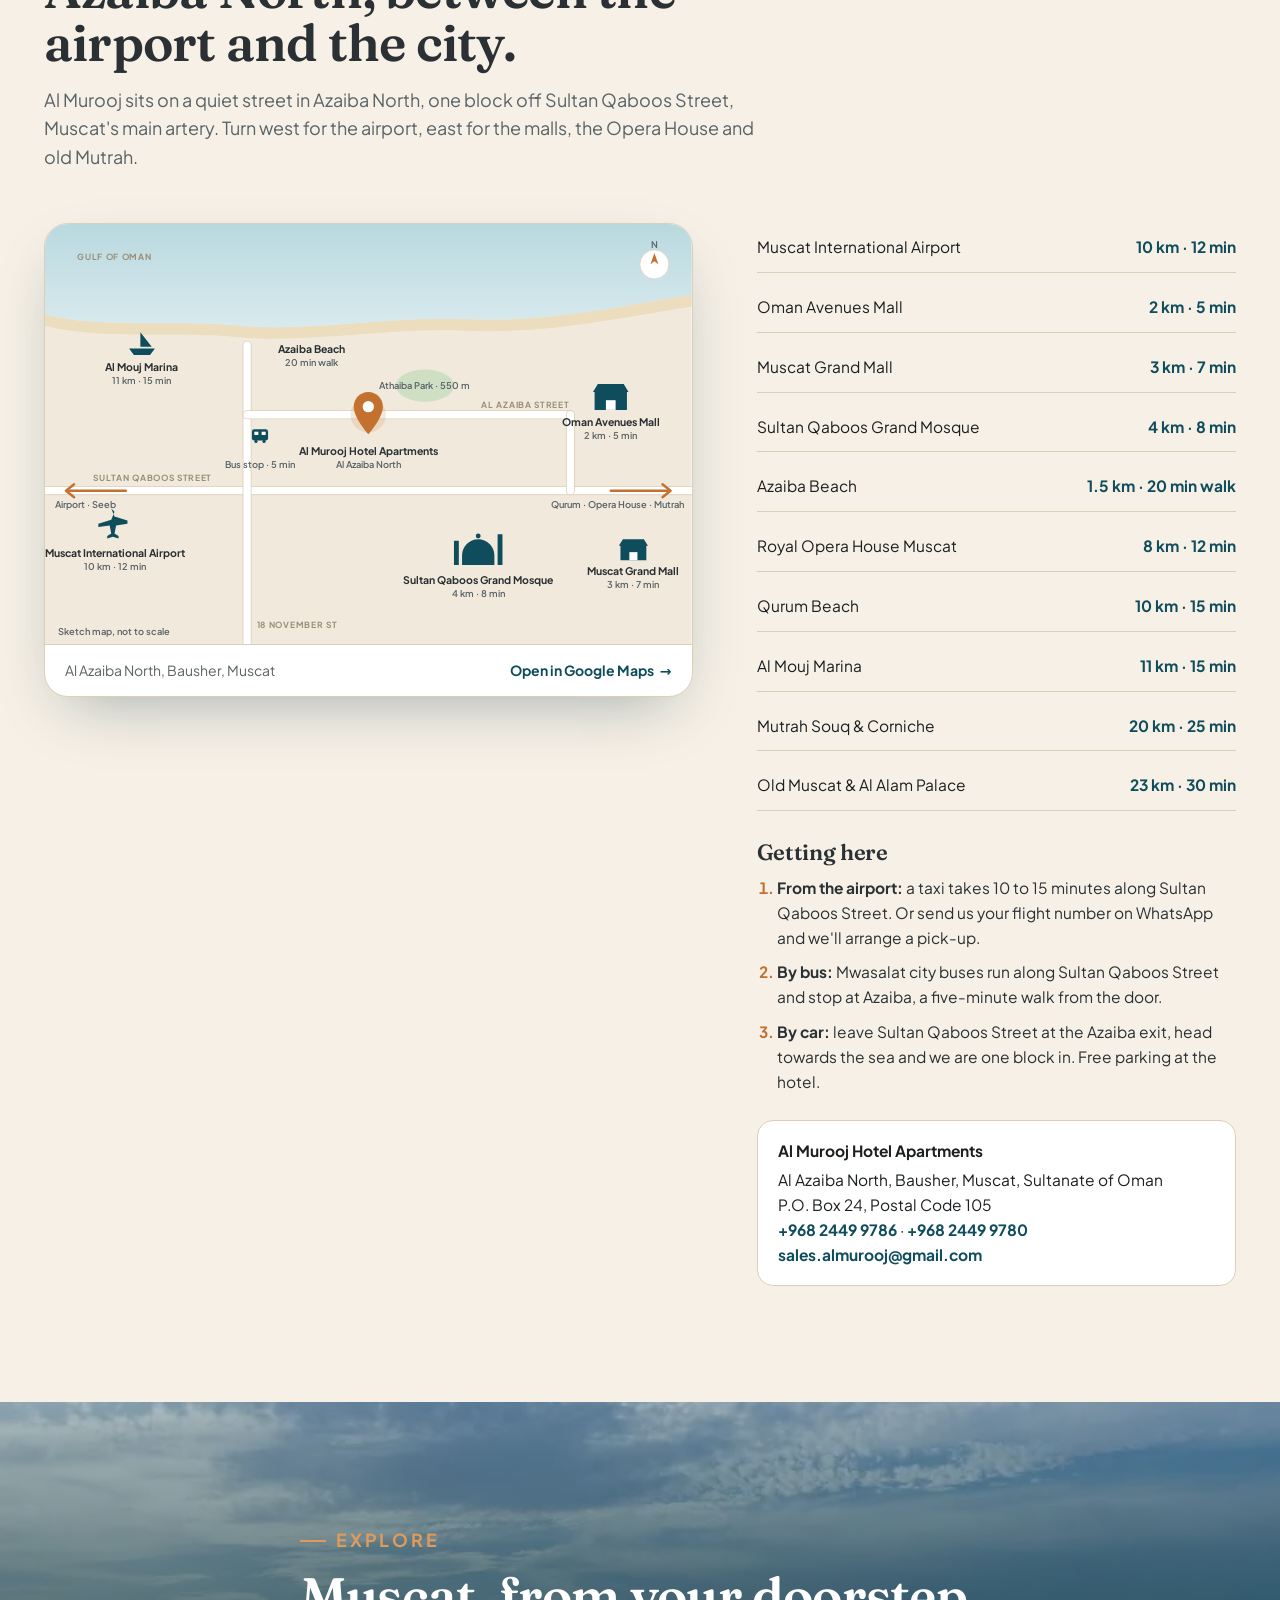
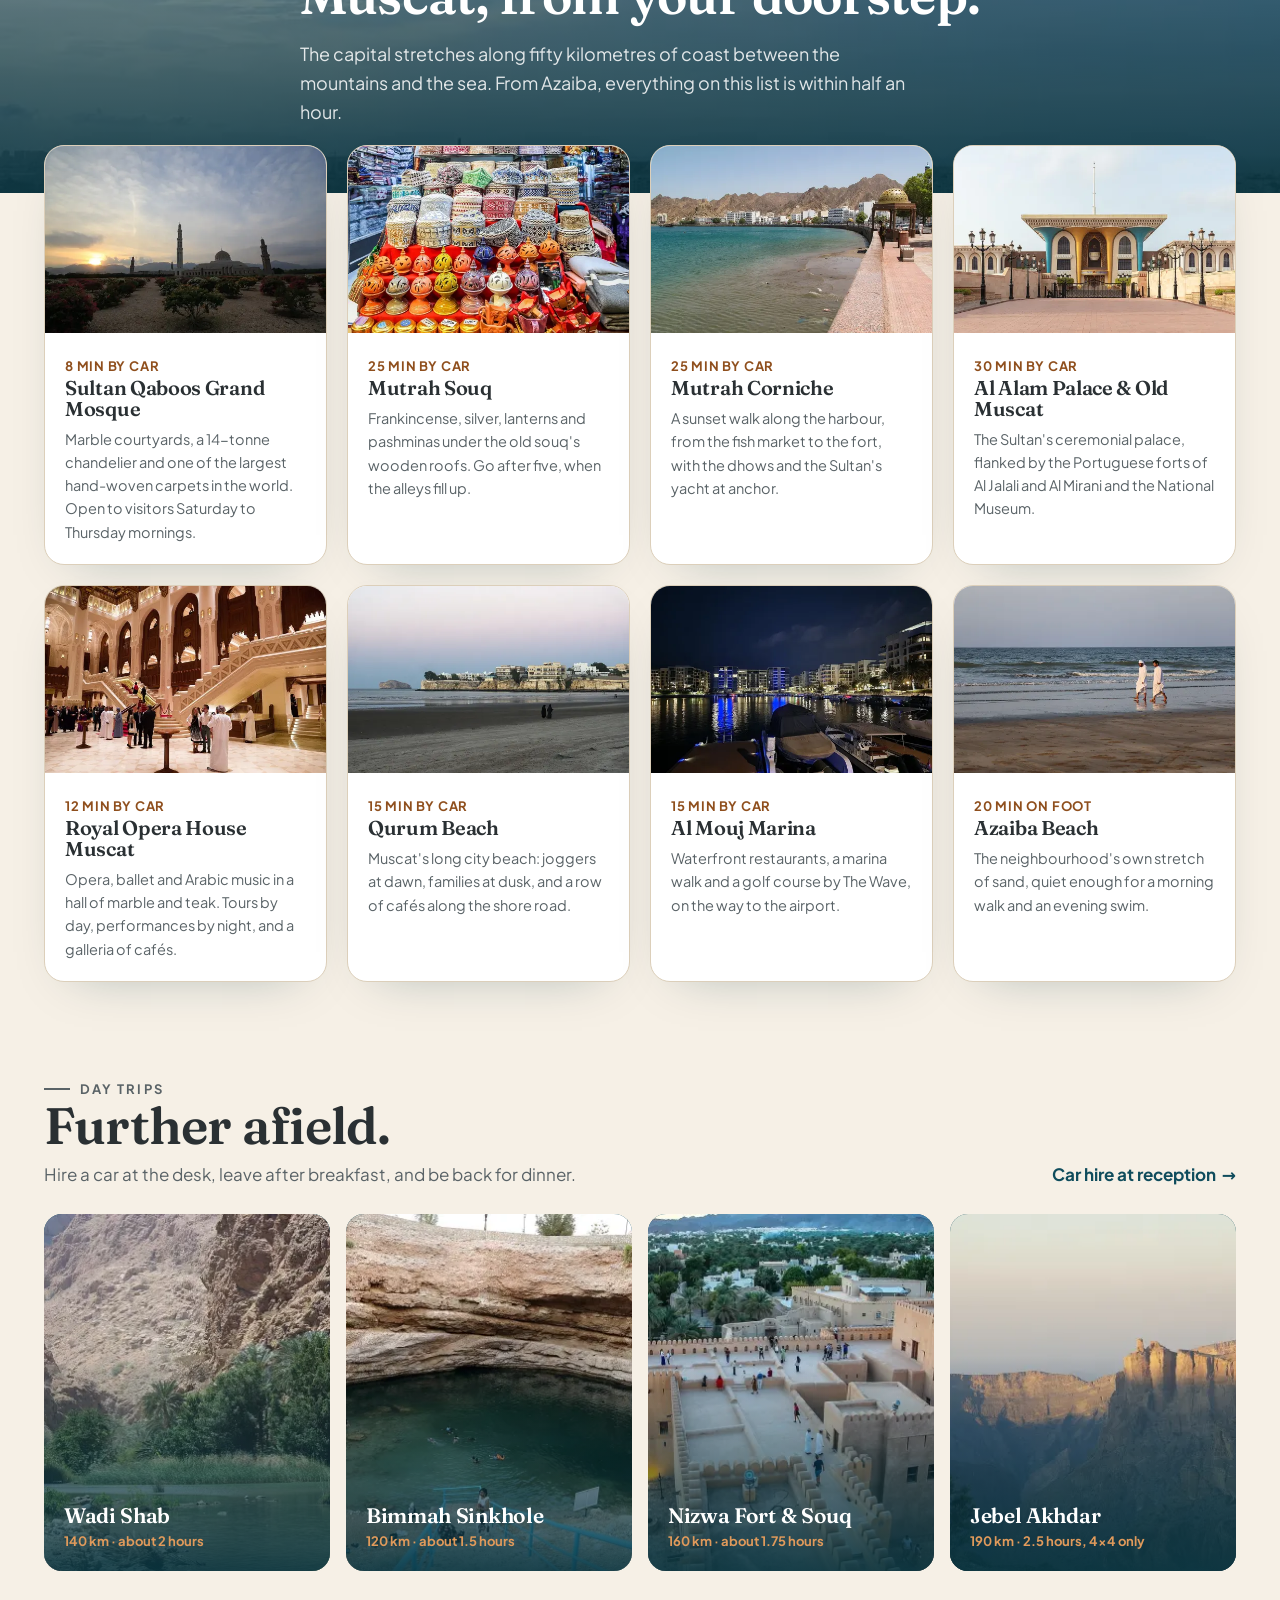
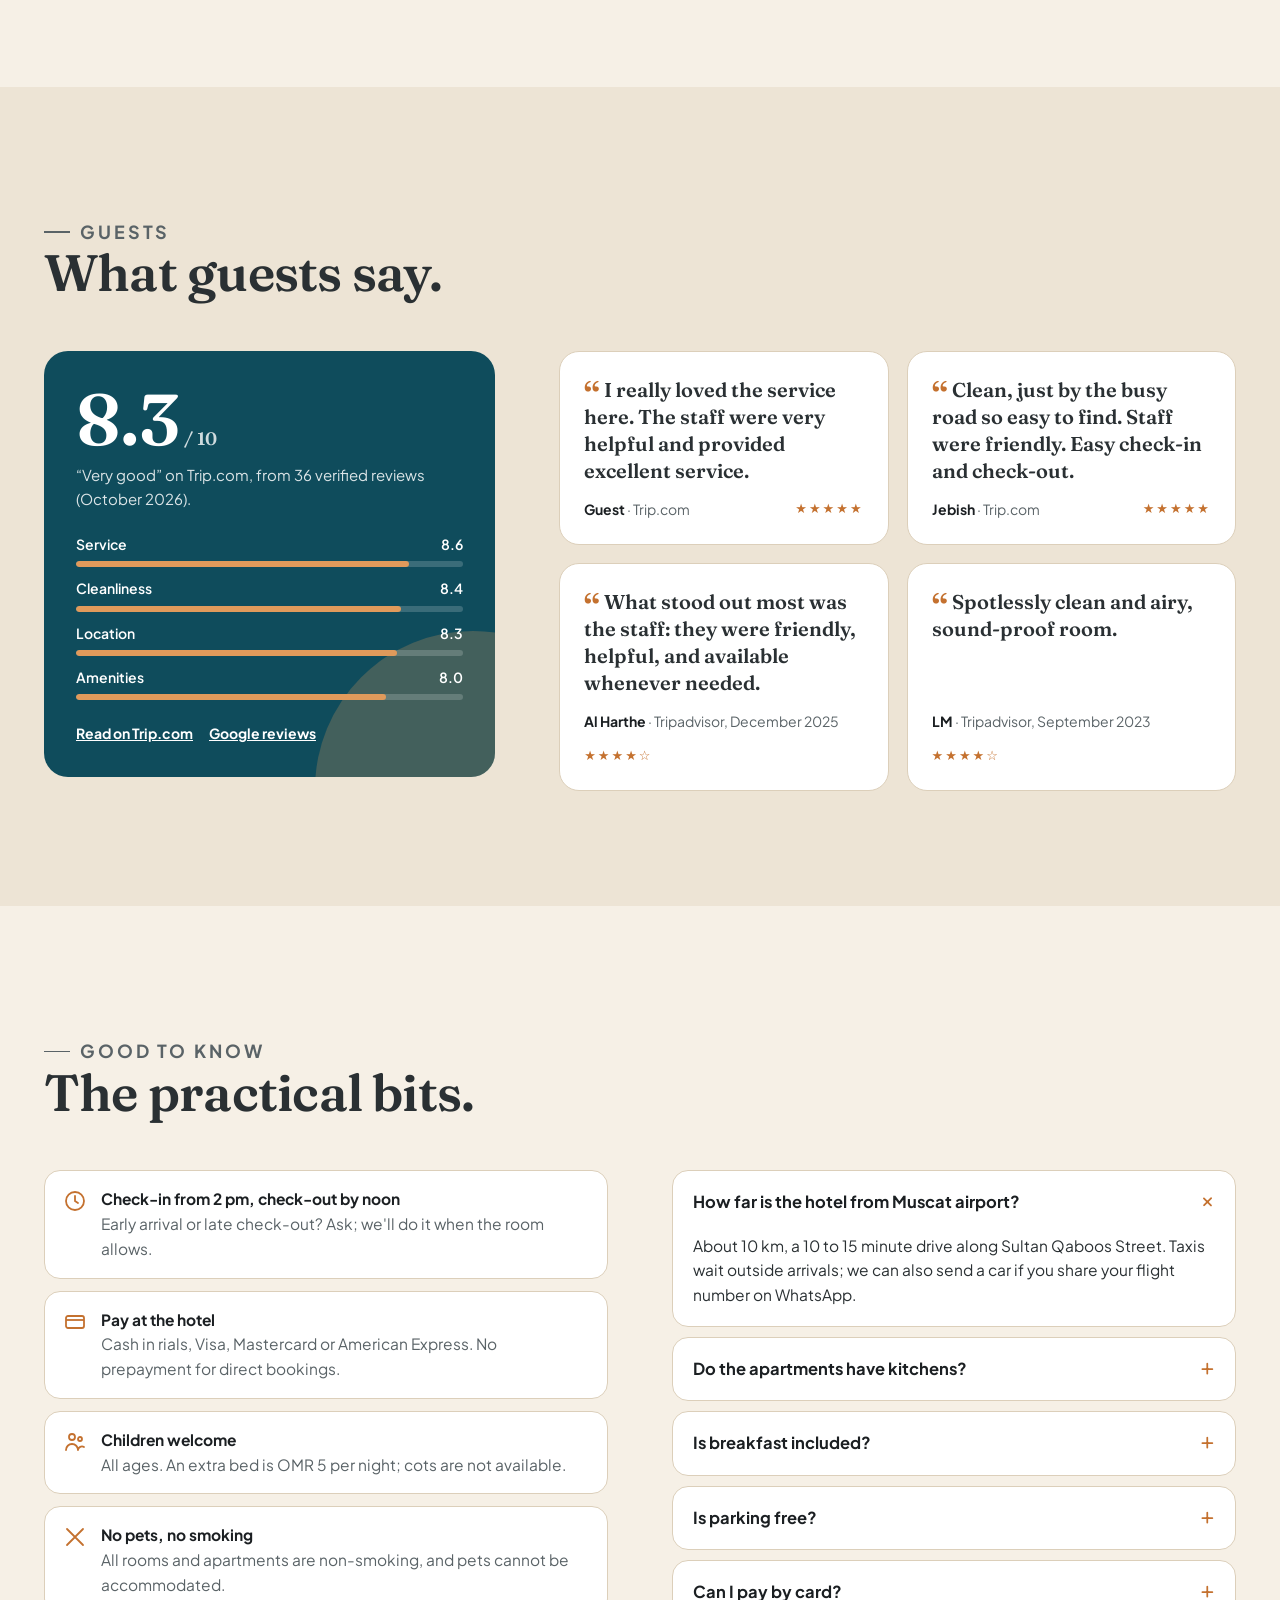
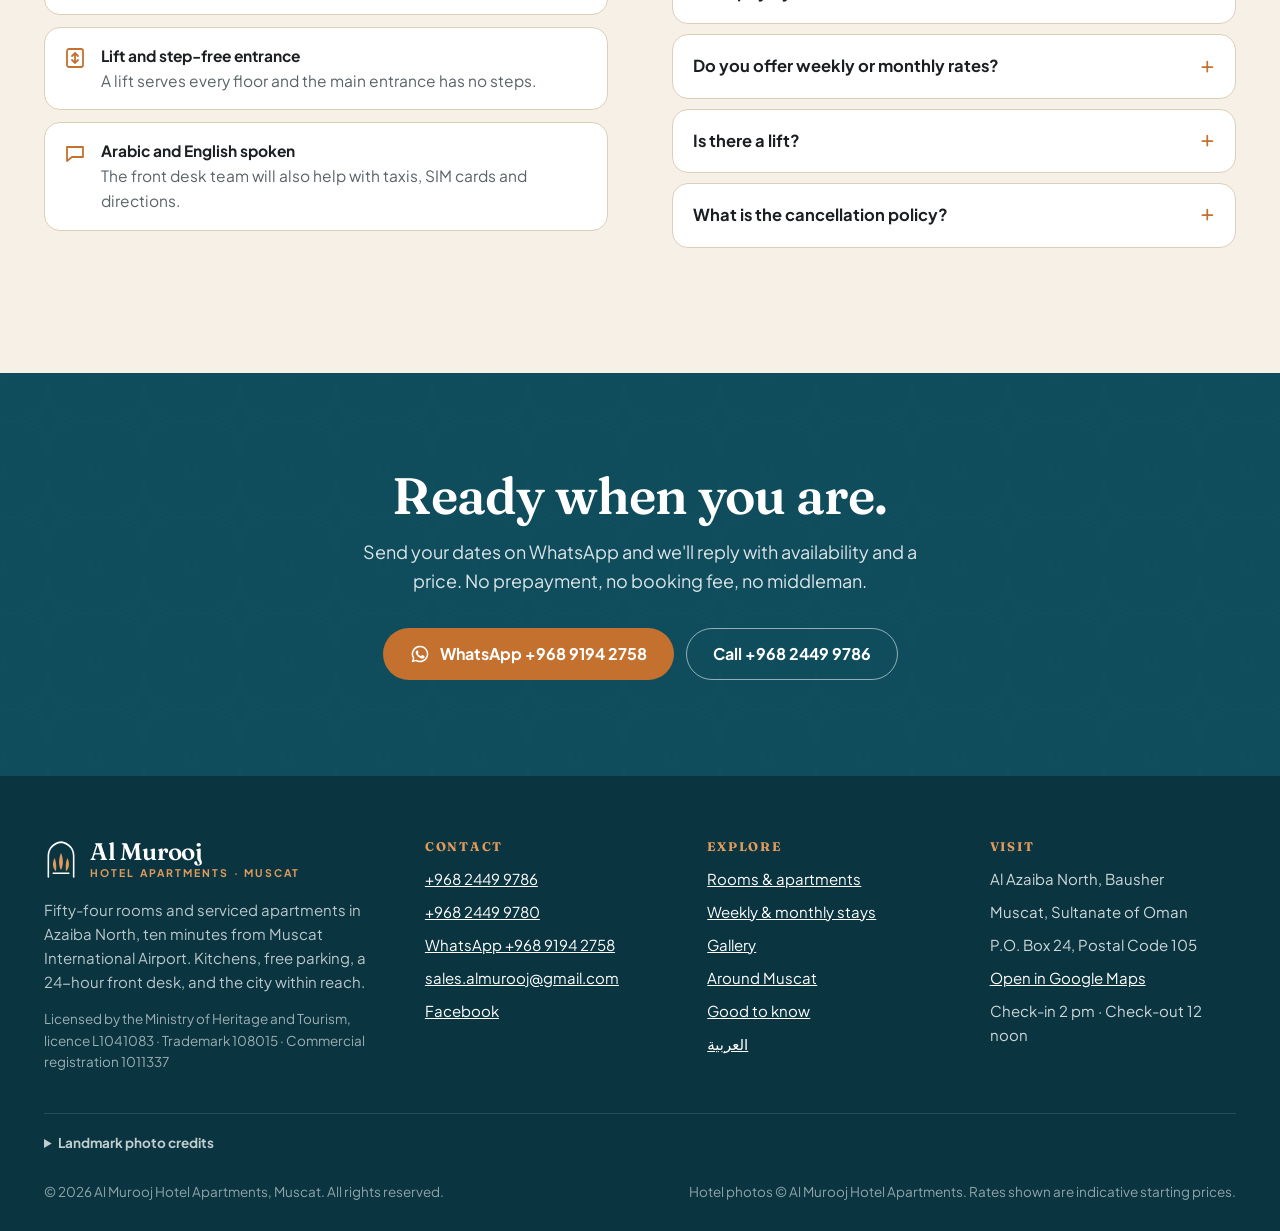
==== commit a7e67660: "Room count: 54 rooms, as the owner states The licence lists 30 apartments and 74 beds; the owner say" ====
--- a/index.html
+++ b/index.html
@@ -4,7 +4,7 @@
 <meta charset="utf-8">
 <meta name="viewport" content="width=device-width, initial-scale=1">
 <title>Al Murooj Hotel Apartments | Serviced apartments in Azaiba, Muscat</title>
-<meta name="description" content="Al Murooj Hotel Apartments is a licensed aparthotel in Azaiba, Muscat: 30 serviced apartments and rooms with kitchens, free parking and Wi-Fi, a 24-hour front desk, 10 minutes from Muscat International Airport and 5 minutes from Oman Avenues Mall. Book direct on WhatsApp.">
+<meta name="description" content="Al Murooj Hotel Apartments is a licensed aparthotel in Azaiba, Muscat: 54 rooms and serviced apartments with kitchens, free parking and Wi-Fi, a 24-hour front desk, 10 minutes from Muscat International Airport and 5 minutes from Oman Avenues Mall. Book direct on WhatsApp.">
 <link rel="alternate" hreflang="en" href="https://jeeveshverma.github.io/al-murooj-hotel-apartments/">
 <link rel="alternate" hreflang="ar" href="https://jeeveshverma.github.io/al-murooj-hotel-apartments/ar/">
 <link rel="alternate" hreflang="x-default" href="https://jeeveshverma.github.io/al-murooj-hotel-apartments/">
@@ -30,7 +30,7 @@
   "@type": "Hotel",
   "name": "Al Murooj Hotel Apartments",
   "alternateName": "المروج للشقق الفندقية",
-  "description": "Al Murooj Hotel Apartments is a licensed aparthotel in Azaiba, Muscat: 30 serviced apartments and rooms with kitchens, free parking and Wi-Fi, a 24-hour front desk, 10 minutes from Muscat International Airport and 5 minutes from Oman Avenues Mall. Book direct on WhatsApp.",
+  "description": "Al Murooj Hotel Apartments is a licensed aparthotel in Azaiba, Muscat: 54 rooms and serviced apartments with kitchens, free parking and Wi-Fi, a 24-hour front desk, 10 minutes from Muscat International Airport and 5 minutes from Oman Avenues Mall. Book direct on WhatsApp.",
   "url": "https://jeeveshverma.github.io/al-murooj-hotel-apartments/",
   "telephone": "+96824499786",
   "email": "sales.almurooj@gmail.com",
@@ -46,7 +46,7 @@
   "checkinTime": "14:00",
   "checkoutTime": "12:00",
   "petsAllowed": false,
-  "numberOfRooms": 30,
+  "numberOfRooms": 54,
   "availableLanguage": [
     "English",
     "Arabic"
@@ -233,7 +233,7 @@
     <div class="hero-copy">
       <p class="eyebrow">Azaiba · Muscat · Sultanate of Oman</p>
       <h1>A home in Muscat, <em class="accent">ten minutes</em> from the airport.</h1>
-      <p class="lead">Thirty serviced apartments and rooms on a quiet street in Azaiba. Full kitchens, free parking, a front desk that never closes, and the beach, the malls and the Grand Mosque all a short drive away.</p>
+      <p class="lead">Fifty-four rooms and serviced apartments on a quiet street in Azaiba. Full kitchens, free parking, a front desk that never closes, and the beach, the malls and the Grand Mosque all a short drive away.</p>
       <div class="hero-actions">
         <a class="btn btn-primary" data-wa href="https://wa.me/96891942758"><svg viewBox="0 0 24 24" aria-hidden="true"><path fill="currentColor" d="M12 2a10 10 0 0 0-8.6 15.1L2 22l5-1.3A10 10 0 1 0 12 2zm0 18.2a8.2 8.2 0 0 1-4.2-1.2l-.3-.2-3 .8.8-2.9-.2-.3A8.2 8.2 0 1 1 12 20.2zm4.5-6.1c-.2-.1-1.5-.7-1.7-.8s-.4-.1-.6.1-.6.8-.8 1c-.1.2-.3.2-.5.1a6.7 6.7 0 0 1-3.3-2.9c-.3-.4.2-.4.7-1.3.1-.2 0-.3 0-.4l-.8-1.8c-.2-.5-.4-.4-.6-.4h-.5a1 1 0 0 0-.7.3 3 3 0 0 0-.9 2.2 5.2 5.2 0 0 0 1.1 2.7 11.8 11.8 0 0 0 4.5 4c1.7.7 2.3.8 3.2.6a2.7 2.7 0 0 0 1.8-1.3 2.2 2.2 0 0 0 .1-1.2c0-.1-.2-.2-.5-.3z"/></svg>Book on WhatsApp</a>
         <a class="btn btn-ghost" href="#rooms">See rooms &amp; rates</a>
@@ -310,7 +310,7 @@
 <section class="glance" aria-label="Al Murooj at a glance">
   <div class="container">
     <ul>
-      <li><strong>30</strong><span>apartments &amp; rooms</span></li>
+      <li><strong>54</strong><span>rooms &amp; apartments</span></li>
       <li><strong>74</strong><span>beds</span></li>
       <li><strong>10 min</strong><span>to Muscat airport</span></li>
       <li><strong>5 min</strong><span>to Oman Avenues Mall</span></li>
@@ -718,7 +718,7 @@
           <svg viewBox="0 0 64 72" aria-hidden="true"><path d="M8 70V30C8 16 18 6 32 4C46 6 56 16 56 30V70" fill="none" stroke="currentColor" stroke-width="3" stroke-linecap="round"/><path fill="#E09A5B" d="M32 57c-5.2-10-4.4-22 0-33 4.4 11 5.2 23 0 33zM22.5 59c-6.5-6-7.5-16-2.5-25 3.2 8.5 3.6 16.5 2.5 25zM41.5 59c6.5-6 7.5-16 2.5-25-3.2 8.5-3.6 16.5-2.5 25z"/><path d="M17 63h30" fill="none" stroke="currentColor" stroke-width="2.4" stroke-linecap="round"/></svg>
           <span class="brand-text"><span class="brand-name">Al Murooj</span><span class="brand-sub">Hotel Apartments · Muscat</span></span>
         </a>
-        <p>Thirty serviced apartments and rooms in Azaiba North, ten minutes from Muscat International Airport. Kitchens, free parking, a 24-hour front desk, and the city within reach.</p>
+        <p>Fifty-four rooms and serviced apartments in Azaiba North, ten minutes from Muscat International Airport. Kitchens, free parking, a 24-hour front desk, and the city within reach.</p>
         <p class="licence">Licensed by the Ministry of Heritage and Tourism, licence L1041083 · Trademark 108015 · Commercial registration 1011337</p>
       </div>
       <div>
